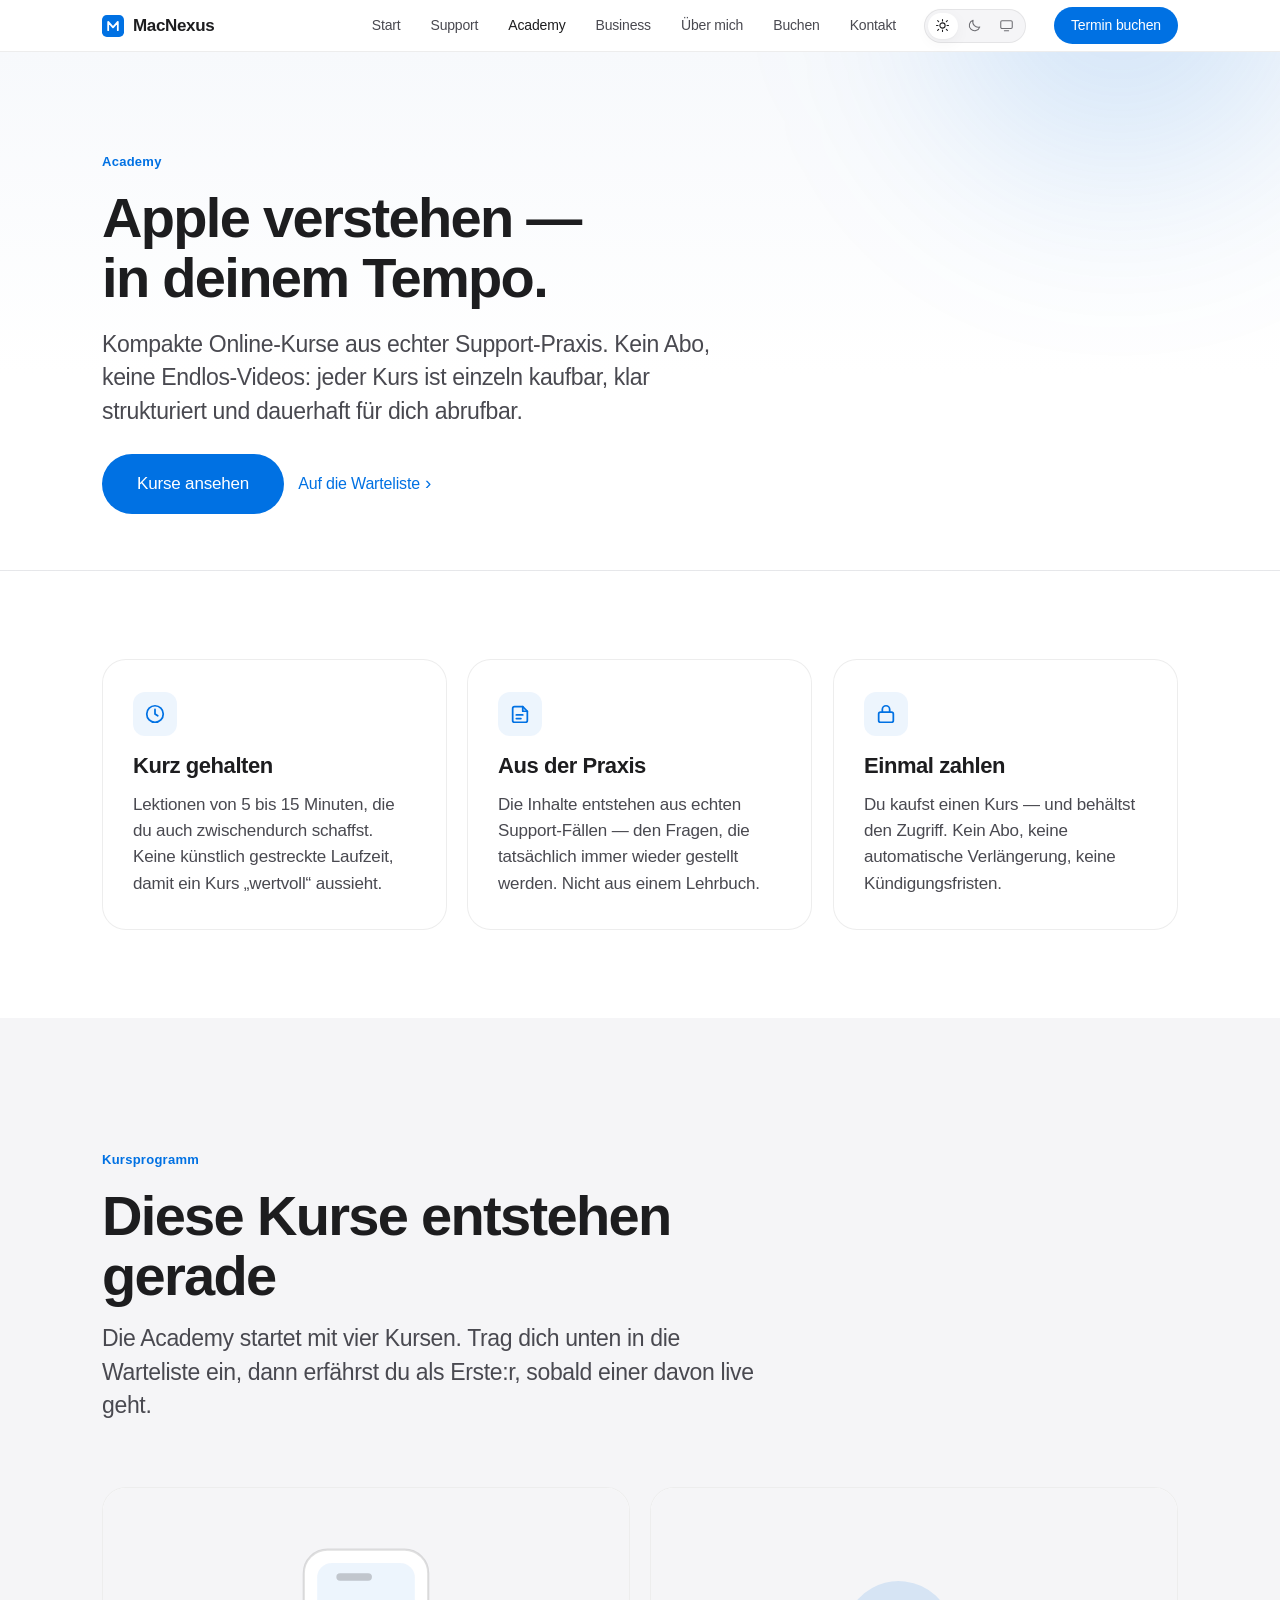
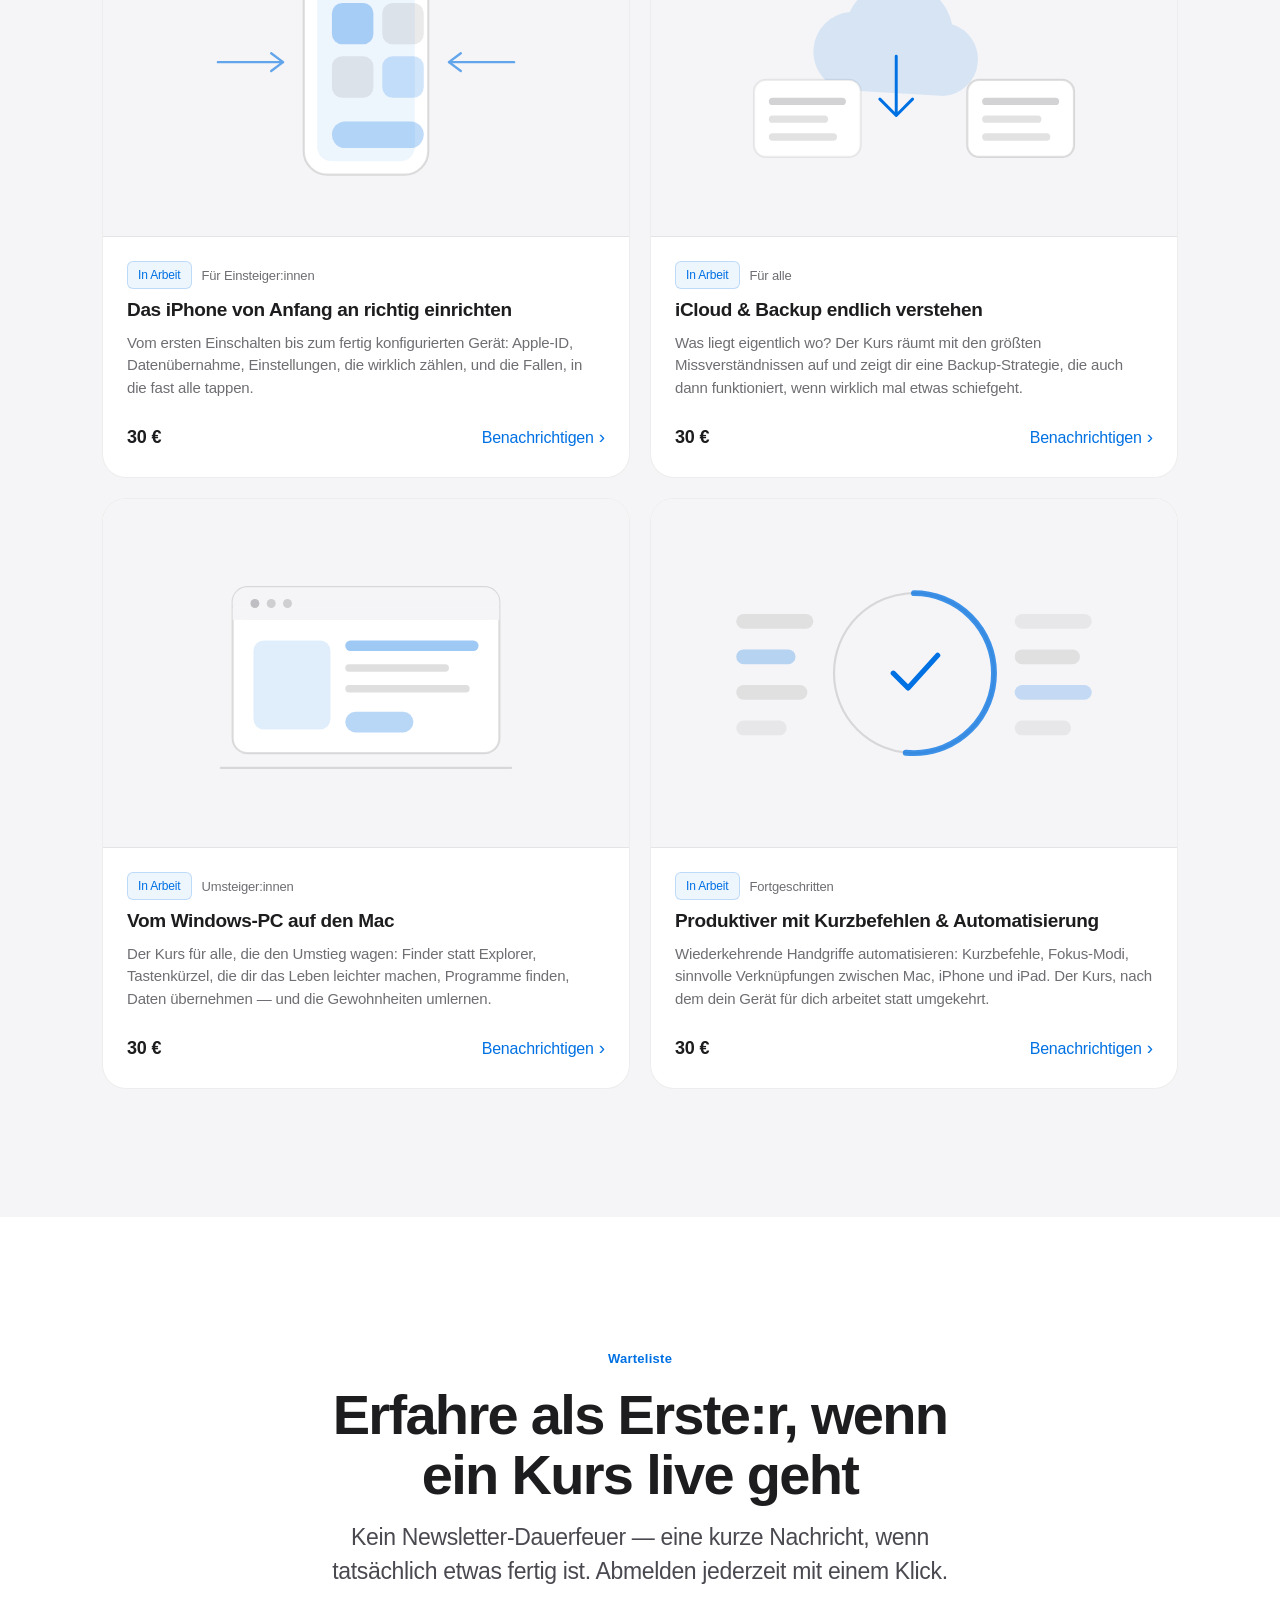
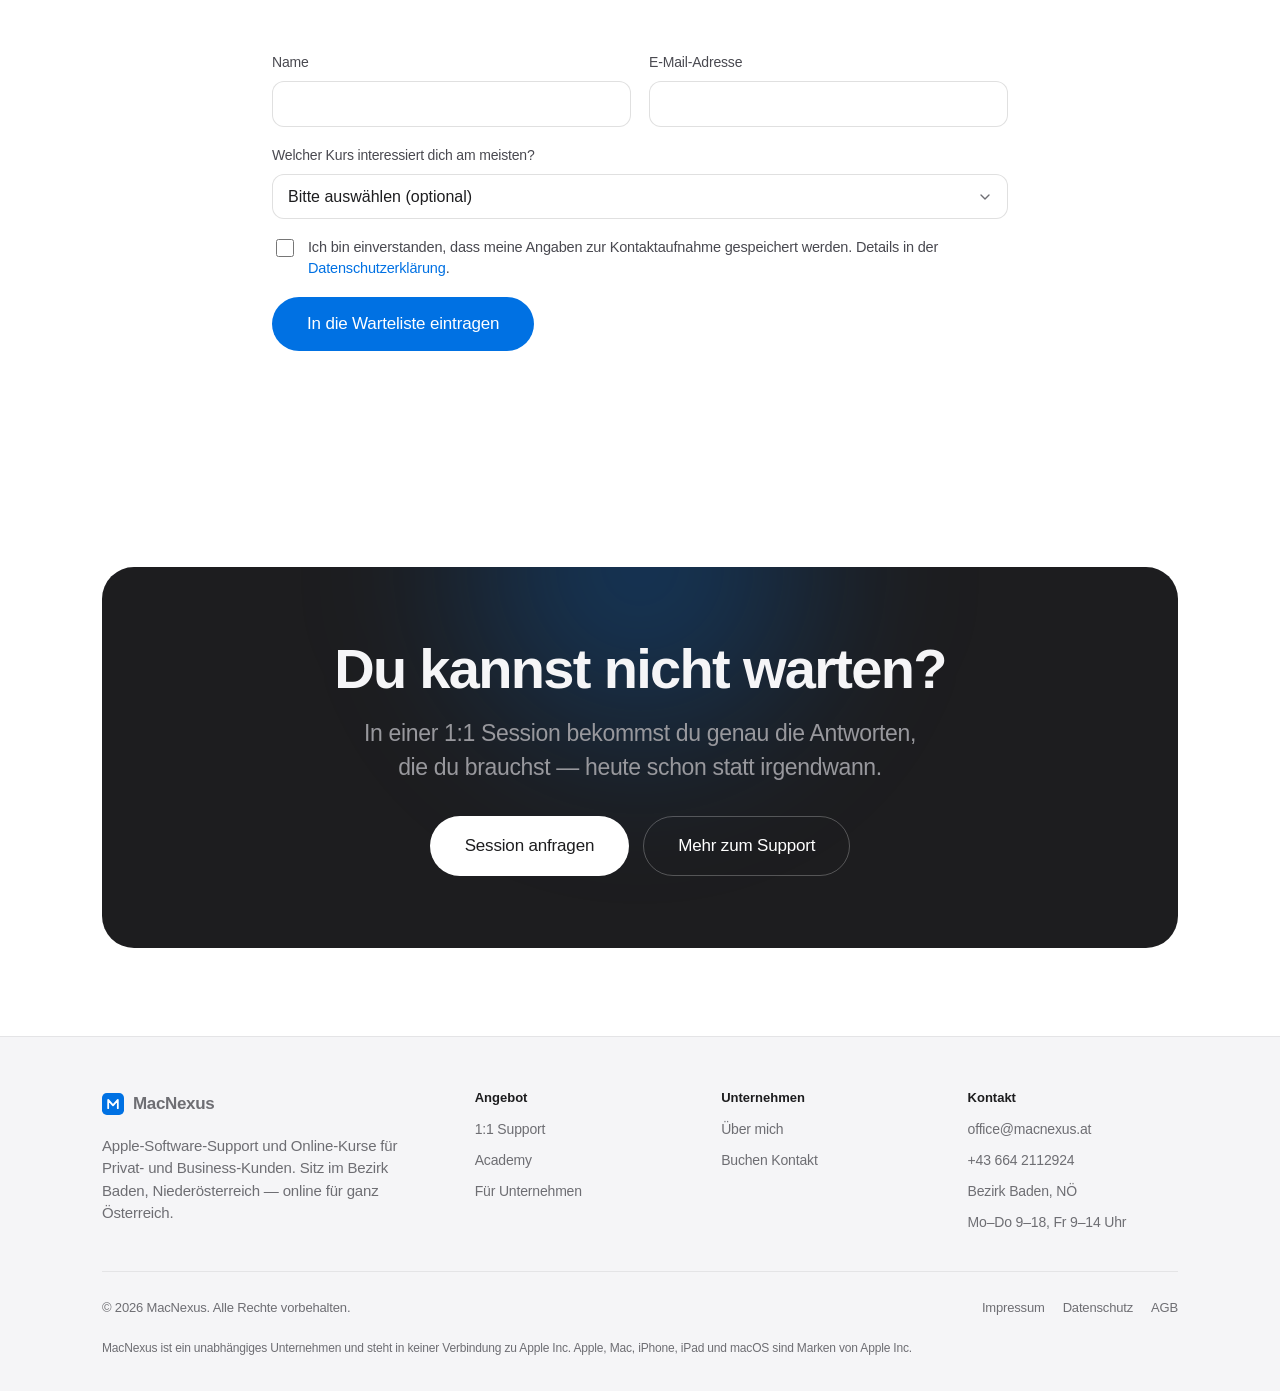
==== academy.html @ a021036e "Oeffnungszeiten Mo-Do 9-18 Uhr und Fr 9-14 Uhr auf allen Seiten und im Terminplaner aktualisiert" ====
<!DOCTYPE html>
<html lang="de-AT">
<head>
<meta charset="utf-8">
<meta name="viewport" content="width=device-width, initial-scale=1">
<script>
/* Farbschema sofort setzen, damit nichts in der falschen Farbe aufblitzt */
(function(){try{var v=localStorage.getItem("macnexus-theme");
document.documentElement.setAttribute("data-theme",
(v==="light"||v==="dark"||v==="system")?v:"light");}
catch(e){document.documentElement.setAttribute("data-theme","light");}})();
</script>
<title>MacNexus Academy — Apple Online-Kurse aus der Praxis</title>
<meta name="description" content="Online-Kurse rund um Apple: iPhone, Mac, iCloud, Datensicherung und Produktivität. Einzeln kaufbar ab 30 €, jederzeit abrufbar, kein Abo.">
<meta name="theme-color" content="#ffffff" media="(prefers-color-scheme: light)">
<meta name="theme-color" content="#000000" media="(prefers-color-scheme: dark)">
<link rel="icon" href="data:image/svg+xml,%3Csvg xmlns='http://www.w3.org/2000/svg' viewBox='0 0 32 32'%3E%3Crect width='32' height='32' rx='7' fill='%230071e3'/%3E%3Cpath d='M9 22V10l7 8 7-8v12' stroke='white' stroke-width='2.6' fill='none' stroke-linecap='round' stroke-linejoin='round'/%3E%3C/svg%3E">
<link rel="stylesheet" href="assets/css/style.css">
</head>
<body>

<a class="skip-link" href="#main">Zum Inhalt springen</a>

<header class="nav">
  <div class="nav__inner">
    <a class="brand" href="index.html">
      <svg class="brand__mark" viewBox="0 0 32 32" aria-hidden="true">
        <rect width="32" height="32" rx="7" fill="var(--c-accent)"/>
        <path d="M9 22V10l7 8 7-8v12" stroke="#fff" stroke-width="2.6" fill="none" stroke-linecap="round" stroke-linejoin="round"/>
      </svg>
      <span class="brand__name"><strong>MacNexus</strong></span>
    </a>
    <button class="nav__toggle" aria-label="Menü öffnen" aria-expanded="false" aria-controls="nav-menu"><span></span></button>
    <div class="nav__menu" id="nav-menu">
      <nav class="nav__links" aria-label="Hauptnavigation">
        <a href="index.html">Start</a>
        <a href="support.html">Support</a>
        <a href="academy.html" class="is-active">Academy</a>
        <a href="business.html">Business</a>
        <a href="ueber-mich.html">Über mich</a>
        <a href="buchen.html">Buchen</a>
        <a href="kontakt.html">Kontakt</a>
      </nav>
      <div class="themeswitch" role="radiogroup" aria-label="Farbschema">
        <button type="button" class="themeswitch__btn" data-theme-btn="light"
                role="radio" aria-checked="false" aria-label="Helles Design" title="Hell">
          <svg viewBox="0 0 24 24" aria-hidden="true"><circle cx="12" cy="12" r="4.2"/><path d="M12 2.4v2.4M12 19.2v2.4M4.2 4.2l1.7 1.7M18.1 18.1l1.7 1.7M2.4 12h2.4M19.2 12h2.4M4.2 19.8l1.7-1.7M18.1 5.9l1.7-1.7"/></svg>
        </button>
        <button type="button" class="themeswitch__btn" data-theme-btn="dark"
                role="radio" aria-checked="false" aria-label="Dunkles Design" title="Dunkel">
          <svg viewBox="0 0 24 24" aria-hidden="true"><path d="M20.5 14.3A8.6 8.6 0 019.7 3.5a8.6 8.6 0 1010.8 10.8z"/></svg>
        </button>
        <button type="button" class="themeswitch__btn" data-theme-btn="system"
                role="radio" aria-checked="false" aria-label="Systemeinstellung übernehmen" title="Systemangepasst">
          <svg viewBox="0 0 24 24" aria-hidden="true"><rect x="2.8" y="4.4" width="18.4" height="12.4" rx="2"/><path d="M8.6 20.4h6.8"/></svg>
        </button>
      </div>
      <a class="btn btn--primary nav__cta" href="buchen.html" data-booking="support" data-booking-label="Termin buchen">Termin buchen</a>
    </div>
  </div>
</header>

<main id="main">

<section class="page-head">
  <div class="page-head__glow"></div>
  <div class="wrap">
    <span class="eyebrow reveal">Academy</span>
    <h1 class="h-1 reveal" data-reveal-delay="60">Apple verstehen —<br>in deinem Tempo.</h1>
    <p class="lead reveal" data-reveal-delay="120">
      Kompakte Online-Kurse aus echter Support-Praxis. Kein Abo, keine
      Endlos-Videos: jeder Kurs ist einzeln kaufbar, klar strukturiert
      und dauerhaft für dich abrufbar.
    </p>
    <div class="btn-row mt-m reveal" data-reveal-delay="180">
      <a class="btn btn--primary btn--lg" href="#kurse">Kurse ansehen</a>
      <a class="link-arrow" href="#warteliste">Auf die Warteliste</a>
    </div>
  </div>
</section>

<!-- Prinzipien -->
<section class="section section--tight">
  <div class="wrap">
    <div class="grid grid--3">
      <div class="card reveal">
        <div class="card__icon">
          <svg viewBox="0 0 24 24" fill="none" stroke="currentColor" stroke-width="1.9" stroke-linecap="round" stroke-linejoin="round" aria-hidden="true">
            <circle cx="12" cy="12" r="9"/><path d="M12 7v5l3 2"/>
          </svg>
        </div>
        <h3>Kurz gehalten</h3>
        <p class="body">
          Lektionen von 5 bis 15 Minuten, die du auch zwischendurch schaffst.
          Keine künstlich gestreckte Laufzeit, damit ein Kurs „wertvoll“ aussieht.
        </p>
      </div>
      <div class="card reveal" data-reveal-delay="90">
        <div class="card__icon">
          <svg viewBox="0 0 24 24" fill="none" stroke="currentColor" stroke-width="1.9" stroke-linecap="round" stroke-linejoin="round" aria-hidden="true">
            <path d="M4 19V6a2 2 0 0 1 2-2h9l5 5v10a2 2 0 0 1-2 2H6a2 2 0 0 1-2-2z"/>
            <path d="M15 4v5h5"/><path d="M8 13h7"/><path d="M8 17h5"/>
          </svg>
        </div>
        <h3>Aus der Praxis</h3>
        <p class="body">
          Die Inhalte entstehen aus echten Support-Fällen — den Fragen, die
          tatsächlich immer wieder gestellt werden. Nicht aus einem Lehrbuch.
        </p>
      </div>
      <div class="card reveal" data-reveal-delay="180">
        <div class="card__icon">
          <svg viewBox="0 0 24 24" fill="none" stroke="currentColor" stroke-width="1.9" stroke-linecap="round" stroke-linejoin="round" aria-hidden="true">
            <rect x="4" y="10" width="16" height="11" rx="2"/>
            <path d="M8 10V7a4 4 0 0 1 8 0v3"/>
          </svg>
        </div>
        <h3>Einmal zahlen</h3>
        <p class="body">
          Du kaufst einen Kurs — und behältst den Zugriff. Kein Abo, keine
          automatische Verlängerung, keine Kündigungsfristen.
        </p>
      </div>
    </div>
  </div>
</section>

<!-- Kurse -->
<section class="section section--elev" id="kurse">
  <div class="wrap">
    <div class="section-head reveal">
      <span class="eyebrow">Kursprogramm</span>
      <h2 class="h-1">Diese Kurse entstehen gerade</h2>
      <p class="lead">
        Die Academy startet mit vier Kursen. Trag dich unten in die Warteliste ein,
        dann erfährst du als Erste:r, sobald einer davon live geht.
      </p>
    </div>

    <div class="grid grid--2">

      <article class="course reveal">
        <div class="course__thumb" aria-hidden="true">
          <svg viewBox="0 0 320 200" fill="none" xmlns="http://www.w3.org/2000/svg">
            <rect x="118" y="24" width="84" height="152" rx="16" fill="var(--c-surface)" stroke="var(--c-border-strong)" stroke-width="1.5"/>
            <rect x="127" y="33" width="66" height="134" rx="10" fill="var(--c-accent)" opacity="0.07"/>
            <rect x="140" y="40" width="24" height="5" rx="2.5" fill="var(--c-text-muted)" opacity="0.35"/>
            <rect x="137" y="60" width="28" height="28" rx="7" fill="var(--c-accent)" opacity="0.30"/>
            <rect x="171" y="60" width="28" height="28" rx="7" fill="var(--c-text-muted)" opacity="0.14"/>
            <rect x="137" y="96" width="28" height="28" rx="7" fill="var(--c-text-muted)" opacity="0.14"/>
            <rect x="171" y="96" width="28" height="28" rx="7" fill="var(--c-accent)" opacity="0.18"/>
            <rect x="137" y="140" width="62" height="18" rx="9" fill="var(--c-accent)" opacity="0.25"/>
            <path d="M60 100h44M104 100l-8-6M104 100l-8 6" stroke="var(--c-accent)" stroke-width="1.6" stroke-linecap="round" opacity="0.6"/>
            <path d="M260 100h-44M216 100l8-6M216 100l8 6" stroke="var(--c-accent)" stroke-width="1.6" stroke-linecap="round" opacity="0.6"/>
          </svg>
        </div>
        <div class="course__body">
          <div class="course__meta">
            <span class="tag tag--soon">In Arbeit</span>
            <span>Für Einsteiger:innen</span>
          </div>
          <h3>Das iPhone von Anfang an richtig einrichten</h3>
          <p class="body-sm">
            Vom ersten Einschalten bis zum fertig konfigurierten Gerät:
            Apple-ID, Datenübernahme, Einstellungen, die wirklich zählen,
            und die Fallen, in die fast alle tappen.
          </p>
          <div class="course__foot">
            <span class="course__price">30&nbsp;€</span>
            <a class="link-arrow" href="#warteliste">Benachrichtigen</a>
          </div>
        </div>
      </article>

      <article class="course reveal" data-reveal-delay="90">
        <div class="course__thumb" aria-hidden="true">
          <svg viewBox="0 0 320 200" fill="none" xmlns="http://www.w3.org/2000/svg">
            <path d="M112 118a26 26 0 0 1 5-51 36 36 0 0 1 68 8 24 24 0 0 1-5 47z"
                  fill="var(--c-accent)" opacity="0.12" stroke="var(--c-accent)" stroke-width="1.6" stroke-linejoin="round"/>
            <path d="M148 96v40M148 136l-11-11M148 136l11-11" stroke="var(--c-accent)" stroke-width="2" stroke-linecap="round" stroke-linejoin="round"/>
            <rect x="196" y="112" width="72" height="52" rx="8" fill="var(--c-surface)" stroke="var(--c-border-strong)" stroke-width="1.5"/>
            <rect x="206" y="124" width="52" height="5" rx="2.5" fill="var(--c-text-muted)" opacity="0.3"/>
            <rect x="206" y="136" width="40" height="5" rx="2.5" fill="var(--c-text-muted)" opacity="0.2"/>
            <rect x="206" y="148" width="46" height="5" rx="2.5" fill="var(--c-text-muted)" opacity="0.2"/>
            <rect x="52" y="112" width="72" height="52" rx="8" fill="var(--c-surface)" stroke="var(--c-border)" stroke-width="1.5"/>
            <rect x="62" y="124" width="52" height="5" rx="2.5" fill="var(--c-text-muted)" opacity="0.3"/>
            <rect x="62" y="136" width="40" height="5" rx="2.5" fill="var(--c-text-muted)" opacity="0.2"/>
            <rect x="62" y="148" width="46" height="5" rx="2.5" fill="var(--c-text-muted)" opacity="0.2"/>
          </svg>
        </div>
        <div class="course__body">
          <div class="course__meta">
            <span class="tag tag--soon">In Arbeit</span>
            <span>Für alle</span>
          </div>
          <h3>iCloud &amp; Backup endlich verstehen</h3>
          <p class="body-sm">
            Was liegt eigentlich wo? Der Kurs räumt mit den größten Missverständnissen
            auf und zeigt dir eine Backup-Strategie, die auch dann funktioniert,
            wenn wirklich mal etwas schiefgeht.
          </p>
          <div class="course__foot">
            <span class="course__price">30&nbsp;€</span>
            <a class="link-arrow" href="#warteliste">Benachrichtigen</a>
          </div>
        </div>
      </article>

      <article class="course reveal">
        <div class="course__thumb" aria-hidden="true">
          <svg viewBox="0 0 320 200" fill="none" xmlns="http://www.w3.org/2000/svg">
            <rect x="70" y="42" width="180" height="112" rx="10" fill="var(--c-surface)" stroke="var(--c-border-strong)" stroke-width="1.5"/>
            <rect x="70" y="42" width="180" height="22" rx="10" fill="var(--c-bg-elev)"/>
            <rect x="70" y="56" width="180" height="8" fill="var(--c-bg-elev)"/>
            <circle cx="85" cy="53" r="3" fill="var(--c-text-muted)" opacity="0.4"/>
            <circle cx="96" cy="53" r="3" fill="var(--c-text-muted)" opacity="0.28"/>
            <circle cx="107" cy="53" r="3" fill="var(--c-text-muted)" opacity="0.28"/>
            <rect x="84" y="78" width="52" height="60" rx="7" fill="var(--c-accent)" opacity="0.12"/>
            <rect x="146" y="78" width="90" height="7" rx="3.5" fill="var(--c-accent)" opacity="0.38"/>
            <rect x="146" y="94" width="70" height="5" rx="2.5" fill="var(--c-text-muted)" opacity="0.22"/>
            <rect x="146" y="108" width="84" height="5" rx="2.5" fill="var(--c-text-muted)" opacity="0.22"/>
            <rect x="146" y="126" width="46" height="14" rx="7" fill="var(--c-accent)" opacity="0.28"/>
            <path d="M62 164h196" stroke="var(--c-border-strong)" stroke-width="1.5" stroke-linecap="round"/>
          </svg>
        </div>
        <div class="course__body">
          <div class="course__meta">
            <span class="tag tag--soon">In Arbeit</span>
            <span>Umsteiger:innen</span>
          </div>
          <h3>Vom Windows-PC auf den Mac</h3>
          <p class="body-sm">
            Der Kurs für alle, die den Umstieg wagen: Finder statt Explorer,
            Tastenkürzel, die dir das Leben leichter machen, Programme finden,
            Daten übernehmen — und die Gewohnheiten umlernen.
          </p>
          <div class="course__foot">
            <span class="course__price">30&nbsp;€</span>
            <a class="link-arrow" href="#warteliste">Benachrichtigen</a>
          </div>
        </div>
      </article>

      <article class="course reveal" data-reveal-delay="90">
        <div class="course__thumb" aria-hidden="true">
          <svg viewBox="0 0 320 200" fill="none" xmlns="http://www.w3.org/2000/svg">
            <circle cx="160" cy="100" r="54" stroke="var(--c-border-strong)" stroke-width="1.5" fill="none"/>
            <circle cx="160" cy="100" r="54" stroke="var(--c-accent)" stroke-width="4" fill="none"
                    stroke-dasharray="255" stroke-dashoffset="80" stroke-linecap="round"
                    transform="rotate(-90 160 100)" opacity="0.75"/>
            <path d="M146 100l10 10 20-22" stroke="var(--c-accent)" stroke-width="3.5" fill="none" stroke-linecap="round" stroke-linejoin="round"/>
            <rect x="40" y="60" width="52" height="10" rx="5" fill="var(--c-text-muted)" opacity="0.16"/>
            <rect x="40" y="84" width="40" height="10" rx="5" fill="var(--c-accent)" opacity="0.26"/>
            <rect x="40" y="108" width="48" height="10" rx="5" fill="var(--c-text-muted)" opacity="0.16"/>
            <rect x="40" y="132" width="34" height="10" rx="5" fill="var(--c-text-muted)" opacity="0.10"/>
            <rect x="228" y="60" width="52" height="10" rx="5" fill="var(--c-text-muted)" opacity="0.10"/>
            <rect x="228" y="84" width="44" height="10" rx="5" fill="var(--c-text-muted)" opacity="0.16"/>
            <rect x="228" y="108" width="52" height="10" rx="5" fill="var(--c-accent)" opacity="0.20"/>
            <rect x="228" y="132" width="38" height="10" rx="5" fill="var(--c-text-muted)" opacity="0.10"/>
          </svg>
        </div>
        <div class="course__body">
          <div class="course__meta">
            <span class="tag tag--soon">In Arbeit</span>
            <span>Fortgeschritten</span>
          </div>
          <h3>Produktiver mit Kurzbefehlen &amp; Automatisierung</h3>
          <p class="body-sm">
            Wiederkehrende Handgriffe automatisieren: Kurzbefehle, Fokus-Modi,
            sinnvolle Verknüpfungen zwischen Mac, iPhone und iPad. Der Kurs,
            nach dem dein Gerät für dich arbeitet statt umgekehrt.
          </p>
          <div class="course__foot">
            <span class="course__price">30&nbsp;€</span>
            <a class="link-arrow" href="#warteliste">Benachrichtigen</a>
          </div>
        </div>
      </article>

    </div>
  </div>
</section>

<!-- Warteliste -->
<section class="section" id="warteliste">
  <div class="wrap wrap--narrow">
    <div class="section-head center reveal">
      <span class="eyebrow">Warteliste</span>
      <h2 class="h-1">Erfahre als Erste:r, wenn ein Kurs live geht</h2>
      <p class="lead">
        Kein Newsletter-Dauerfeuer — eine kurze Nachricht, wenn tatsächlich
        etwas fertig ist. Abmelden jederzeit mit einem Klick.
      </p>
    </div>

    <form class="form reveal" data-form data-form-subject="Neue Eintragung in die Academy-Warteliste" novalidate>
      <div class="form__row">
        <div class="field">
          <label for="wl-name">Name</label>
          <input type="text" id="wl-name" name="name" autocomplete="name" required>
        </div>
        <div class="field">
          <label for="wl-mail">E-Mail-Adresse</label>
          <input type="email" id="wl-mail" name="email" autocomplete="email" required>
        </div>
      </div>

      <div class="field">
        <label for="wl-interest">Welcher Kurs interessiert dich am meisten?</label>
        <select id="wl-interest" name="interesse">
          <option value="">Bitte auswählen (optional)</option>
          <option>iPhone von Anfang an richtig einrichten</option>
          <option>iCloud &amp; Backup endlich verstehen</option>
          <option>Vom Windows-PC auf den Mac</option>
          <option>Kurzbefehle &amp; Automatisierung</option>
          <option>Ein anderes Thema</option>
        </select>
      </div>

      <label class="check">
        <input type="checkbox" name="datenschutz" required>
        <span>
          Ich bin einverstanden, dass meine Angaben zur Kontaktaufnahme
          gespeichert werden. Details in der
          <a href="datenschutz.html">Datenschutzerklärung</a>.
        </span>
      </label>

      <!-- Spamschutz: für Menschen unsichtbar, Bots füllen es aus -->
      <input type="checkbox" name="botcheck" tabindex="-1" autocomplete="off"
             style="display:none !important" aria-hidden="true">
      <div class="form__status" aria-live="polite"></div>

      <div>
        <button class="btn btn--primary btn--lg" type="submit">In die Warteliste eintragen</button>
      </div>
    </form>
  </div>
</section>

<section class="section section--tight">
  <div class="wrap">
    <div class="cta-band reveal">
      <div class="cta-band__glow"></div>
      <h2 class="h-1">Du kannst nicht warten?</h2>
      <p class="lead">
        In einer 1:1 Session bekommst du genau die Antworten, die du brauchst —
        heute schon statt irgendwann.
      </p>
      <div class="btn-row">
        <a class="btn btn--on-ink btn--lg" href="kontakt.html">Session anfragen</a>
        <a class="btn btn--lg" style="color:#fff;border-color:rgba(255,255,255,.25)" href="support.html">Mehr zum Support</a>
      </div>
    </div>
  </div>
</section>

</main>

<footer class="footer">
  <div class="wrap">
    <div class="footer__grid">
      <div class="footer__about">
        <a class="brand" href="index.html">
          <svg class="brand__mark" viewBox="0 0 32 32" aria-hidden="true">
            <rect width="32" height="32" rx="7" fill="var(--c-accent)"/>
            <path d="M9 22V10l7 8 7-8v12" stroke="#fff" stroke-width="2.6" fill="none" stroke-linecap="round" stroke-linejoin="round"/>
          </svg>
          <span class="brand__name"><strong>MacNexus</strong></span>
        </a>
        <p class="body-sm">
          Apple-Software-Support und Online-Kurse für Privat- und Business-Kunden.
          Sitz im Bezirk Baden, Niederösterreich — online für ganz Österreich.
        </p>
      </div>
      <div>
        <h4>Angebot</h4>
        <ul>
          <li><a href="support.html">1:1 Support</a></li>
          <li><a href="academy.html">Academy</a></li>
          <li><a href="business.html">Für Unternehmen</a></li>
        </ul>
      </div>
      <div>
        <h4>Unternehmen</h4>
        <ul>
          <li><a href="ueber-mich.html">Über mich</a></li>
          <li><a href="buchen.html">Buchen</a>
        <a href="kontakt.html">Kontakt</a></li>
        </ul>
      </div>
      <div>
        <h4>Kontakt</h4>
        <ul>
          <li><a href="mailto:office@macnexus.at">office@macnexus.at</a></li>
          <li><a href="tel:+436642112924">+43 664 2112924</a></li>
          <li><span style="color:var(--c-text-muted)">Bezirk Baden, NÖ</span></li>
          <li><span style="color:var(--c-text-muted)">Mo–Do 9–18, Fr 9–14 Uhr</span></li>
        </ul>
      </div>
    </div>
    <div class="footer__bottom">
      <span>© <span data-year>2026</span> MacNexus. Alle Rechte vorbehalten.</span>
      <div class="footer__legal">
        <a href="impressum.html">Impressum</a>
        <a href="datenschutz.html">Datenschutz</a>
        <a href="agb.html">AGB</a>
      </div>
    </div>
    <p class="body-sm" style="margin-top:22px;font-size:12px;line-height:1.5;color:var(--c-text-muted)">
      MacNexus ist ein unabhängiges Unternehmen und steht in keiner Verbindung zu Apple Inc.
      Apple, Mac, iPhone, iPad und macOS sind Marken von Apple Inc.
    </p>
  </div>
</footer>

<script src="assets/js/theme.js"></script>
<script src="assets/js/config.js"></script>
<script src="assets/js/main.js"></script>
</body>
</html>
---- assets/css/style.css ----
/* ============================================================
   MacNexus — Design System
   Apple-inspiriert: viel Weißraum, klare Typografie, ruhige Farben
   ============================================================ */

/* ---------- 1. Tokens ---------- */
/* ---------- 1. Tokens ----------
   Drei Zustände: hell, dunkel, systemangepasst.
   Gesetzt wird data-theme="light" | "dark" | "system" am <html>-Element.
   Voreinstellung ist hell — siehe assets/js/theme.js.
   ------------------------------------------------------------------ */
:root,
:root[data-theme="light"] {
  color-scheme: light;

  /* Flächen – nie reines Weiß auf reinem Schwarz, das wirkt hart */
  --c-bg:            #ffffff;
  --c-bg-elev:       #f5f5f7;   /* Apples Sektionsgrau */
  --c-bg-sunken:     #fbfbfd;
  --c-surface:       #ffffff;
  --c-border:        rgba(0, 0, 0, 0.07);
  --c-border-strong: rgba(0, 0, 0, 0.12);

  --c-text:          #1d1d1f;
  --c-text-soft:     #494950;
  --c-text-muted:    #6e6e73;

  --c-accent:        #0071e3;
  --c-accent-hover:  #0077ed;
  --c-accent-soft:   rgba(0, 113, 227, 0.07);
  --c-accent-text:   #0071e3;

  /* Warme Tönungen für einladendere Flächen */
  --c-warm-1:        #fff5ec;
  --c-warm-2:        #eef4ff;
  --c-warm-3:        #f1f7f3;
  --c-hero-wash:     linear-gradient(180deg, #f7f9fc 0%, #ffffff 62%);

  --c-ink:           #1d1d1f;
  --c-on-ink:        #f5f5f7;
  --c-on-ink-muted:  #98989d;

  --c-nav-bg:        rgba(255, 255, 255, 0.80);

  --shadow-sm: 0 1px 2px rgba(0, 0, 0, 0.03), 0 4px 16px rgba(0, 0, 0, 0.045);
  --shadow-md: 0 2px 6px rgba(0, 0, 0, 0.04), 0 14px 38px rgba(0, 0, 0, 0.065);
  --shadow-lg: 0 4px 14px rgba(0, 0, 0, 0.05), 0 28px 68px rgba(0, 0, 0, 0.09);

  /* Typografie */
  --font-sans: "SF Pro Display", -apple-system, BlinkMacSystemFont, "Segoe UI",
               "Helvetica Neue", Helvetica, Arial, sans-serif;

  /* Radien – etwas runder wirkt freundlicher */
  --r-sm: 12px;
  --r-md: 18px;
  --r-lg: 24px;
  --r-xl: 32px;
  --r-pill: 980px;

  /* Layout */
  --wrap: 1120px;
  --wrap-narrow: 780px;
  --nav-h: 52px;

  /* Motion */
  --ease: cubic-bezier(0.4, 0, 0.2, 1);
  --ease-out: cubic-bezier(0.16, 1, 0.3, 1);
}

/* Dunkle Werte – einmal definiert, zweimal angewendet */
:root[data-theme="dark"] {
  color-scheme: dark;

  --c-bg:            #000000;
  --c-bg-elev:       #101012;
  --c-bg-sunken:     #08080a;
  --c-surface:       #151517;
  --c-border:        rgba(255, 255, 255, 0.10);
  --c-border-strong: rgba(255, 255, 255, 0.18);

  --c-text:          #f5f5f7;
  --c-text-soft:     #c7c7cc;
  --c-text-muted:    #8e8e93;

  --c-accent:        #0a84ff;
  --c-accent-hover:  #339dff;
  --c-accent-soft:   rgba(10, 132, 255, 0.14);
  --c-accent-text:   #4da3ff;

  --c-warm-1:        #241a12;
  --c-warm-2:        #10192a;
  --c-warm-3:        #12201a;
  --c-hero-wash:     linear-gradient(180deg, #0a0a0c 0%, #000000 62%);

  --c-ink:           #0d0d0f;
  --c-on-ink:        #f5f5f7;
  --c-on-ink-muted:  #8e8e93;

  --c-nav-bg:        rgba(10, 10, 12, 0.72);

  --shadow-sm: 0 1px 3px rgba(0, 0, 0, 0.5);
  --shadow-md: 0 12px 34px rgba(0, 0, 0, 0.55);
  --shadow-lg: 0 24px 60px rgba(0, 0, 0, 0.6);
}

/* Systemangepasst: dunkle Werte nur, wenn das Betriebssystem dunkel ist */
@media (prefers-color-scheme: dark) {
  :root[data-theme="system"] {
    color-scheme: dark;

    --c-bg:            #000000;
    --c-bg-elev:       #101012;
    --c-bg-sunken:     #08080a;
    --c-surface:       #151517;
    --c-border:        rgba(255, 255, 255, 0.10);
    --c-border-strong: rgba(255, 255, 255, 0.18);

    --c-text:          #f5f5f7;
    --c-text-soft:     #c7c7cc;
    --c-text-muted:    #8e8e93;

    --c-accent:        #0a84ff;
    --c-accent-hover:  #339dff;
    --c-accent-soft:   rgba(10, 132, 255, 0.14);
    --c-accent-text:   #4da3ff;

    --c-warm-1:        #241a12;
    --c-warm-2:        #10192a;
    --c-warm-3:        #12201a;
    --c-hero-wash:     linear-gradient(180deg, #0a0a0c 0%, #000000 62%);

    --c-ink:           #0d0d0f;
    --c-on-ink:        #f5f5f7;
    --c-on-ink-muted:  #8e8e93;

    --c-nav-bg:        rgba(10, 10, 12, 0.72);

    --shadow-sm: 0 1px 3px rgba(0, 0, 0, 0.5);
    --shadow-md: 0 12px 34px rgba(0, 0, 0, 0.55);
    --shadow-lg: 0 24px 60px rgba(0, 0, 0, 0.6);
  }
}

/* ---------- 2. Reset / Basis ---------- */
*, *::before, *::after { box-sizing: border-box; }

html {
  -webkit-text-size-adjust: 100%;
  scroll-behavior: smooth;
  scroll-padding-top: calc(var(--nav-h) + 24px);
}

@media (prefers-reduced-motion: reduce) {
  html { scroll-behavior: auto; }
  *, *::before, *::after {
    animation-duration: 0.01ms !important;
    transition-duration: 0.01ms !important;
  }
}

body {
  margin: 0;
  font-family: var(--font-sans);
  background: var(--c-bg);
  color: var(--c-text);
  font-size: 17px;
  line-height: 1.5;
  letter-spacing: -0.01em;
  -webkit-font-smoothing: antialiased;
  -moz-osx-font-smoothing: grayscale;
  overflow-x: hidden;
}

img, svg, video { max-width: 100%; display: block; }

a { color: var(--c-accent-text); text-decoration: none; }
a:hover { text-decoration: underline; }

h1, h2, h3, h4 {
  margin: 0;
  font-weight: 600;
  letter-spacing: -0.025em;
  line-height: 1.08;
  color: var(--c-text);
}

p { margin: 0; }

ul { margin: 0; padding: 0; list-style: none; }

:focus-visible {
  outline: 2px solid var(--c-accent);
  outline-offset: 3px;
  border-radius: 4px;
}

.skip-link {
  position: absolute;
  left: 12px; top: -60px;
  z-index: 200;
  background: var(--c-accent);
  color: #fff;
  padding: 10px 18px;
  border-radius: var(--r-pill);
  font-size: 14px;
  font-weight: 500;
  transition: top 0.2s var(--ease);
}
.skip-link:focus { top: 12px; text-decoration: none; }

/* ---------- 3. Layout-Helfer ---------- */
.wrap {
  width: 100%;
  max-width: var(--wrap);
  margin-inline: auto;
  padding-inline: 22px;
}
.wrap--narrow { max-width: var(--wrap-narrow); }

.section { padding-block: clamp(72px, 10vw, 130px); }
.section--tight { padding-block: clamp(52px, 7vw, 88px); }
.section--elev { background: var(--c-bg-elev); }
.section--ink  { background: var(--c-ink); color: var(--c-on-ink); }
.section--ink h2, .section--ink h3 { color: var(--c-on-ink); }

.center { text-align: center; }

/* ---------- 4. Typografie-Skalen ---------- */
.eyebrow {
  display: inline-block;
  font-size: 13px;
  font-weight: 600;
  letter-spacing: 0.02em;
  color: var(--c-accent-text);
  margin-bottom: 16px;
}
.section--ink .eyebrow { color: #6cb6ff; }

.h-display {
  font-size: clamp(42px, 7.2vw, 80px);
  line-height: 1.03;
  letter-spacing: -0.035em;
  font-weight: 600;
}
.h-1 {
  font-size: clamp(34px, 5.2vw, 56px);
  letter-spacing: -0.03em;
}
.h-2 {
  font-size: clamp(27px, 3.6vw, 40px);
  letter-spacing: -0.025em;
}
.h-3 { font-size: clamp(20px, 2.2vw, 24px); }

.lead {
  font-size: clamp(18px, 2.1vw, 23px);
  line-height: 1.45;
  color: var(--c-text-soft);
  letter-spacing: -0.015em;
}
.body-lg { font-size: 18px; line-height: 1.55; color: var(--c-text-soft); }
.body    { font-size: 17px; line-height: 1.55; color: var(--c-text-soft); }
.body-sm { font-size: 15px; line-height: 1.5;  color: var(--c-text-muted); }

.section--ink .lead,
.section--ink .body-lg,
.section--ink .body { color: var(--c-on-ink-muted); }

.section-head { max-width: 660px; margin-bottom: clamp(40px, 5vw, 64px); }
.section-head.center { margin-inline: auto; }
.section-head .lead { margin-top: 18px; }

/* ---------- 5. Buttons ---------- */
.btn {
  display: inline-flex;
  align-items: center;
  justify-content: center;
  gap: 8px;
  padding: 13px 26px;
  border-radius: var(--r-pill);
  font-size: 16px;
  font-weight: 500;
  letter-spacing: -0.01em;
  border: 1px solid transparent;
  cursor: pointer;
  transition: background 0.22s var(--ease), color 0.22s var(--ease),
              border-color 0.22s var(--ease), transform 0.22s var(--ease);
  white-space: nowrap;
  font-family: inherit;
}
.btn:hover { text-decoration: none; transform: translateY(-1px); }
.btn:active { transform: translateY(0); }

.btn--primary {
  background: var(--c-accent);
  color: #fff;
}
.btn--primary:hover { background: var(--c-accent-hover); }

.btn--ghost {
  background: transparent;
  color: var(--c-accent-text);
  border-color: var(--c-border-strong);
}
.btn--ghost:hover { background: var(--c-accent-soft); border-color: var(--c-accent); }

.btn--ink {
  background: var(--c-text);
  color: var(--c-bg);
}
.btn--ink:hover { opacity: 0.85; }

.btn--on-ink {
  background: #fff;
  color: #1d1d1f;
}
.btn--on-ink:hover { background: #e8e8ed; }

.btn--lg { padding: 16px 34px; font-size: 17px; }
.btn--block { width: 100%; }

.link-arrow {
  display: inline-flex;
  align-items: center;
  gap: 5px;
  font-size: 16px;
  font-weight: 500;
  color: var(--c-accent-text);
}
.link-arrow::after {
  content: "›";
  font-size: 19px;
  line-height: 1;
  transform: translateY(-1px);
  transition: transform 0.22s var(--ease);
}
.link-arrow:hover { text-decoration: none; }
.link-arrow:hover::after { transform: translate(3px, -1px); }

.btn-row {
  display: flex;
  flex-wrap: wrap;
  gap: 14px;
  align-items: center;
}
.btn-row.center { justify-content: center; }

/* ---------- 6. Navigation ---------- */
.nav {
  position: sticky;
  top: 0;
  z-index: 100;
  height: var(--nav-h);
  background: var(--c-nav-bg);
  -webkit-backdrop-filter: saturate(180%) blur(20px);
  backdrop-filter: saturate(180%) blur(20px);
  border-bottom: 1px solid var(--c-border);
}
.nav__inner {
  height: 100%;
  max-width: var(--wrap);
  margin-inline: auto;
  padding-inline: 22px;
  display: flex;
  align-items: center;
  justify-content: space-between;
  gap: 20px;
}

.brand {
  display: inline-flex;
  align-items: center;
  gap: 9px;
  font-size: 17px;
  font-weight: 600;
  letter-spacing: -0.02em;
  color: var(--c-text);
}
.brand:hover { text-decoration: none; }
.brand__mark {
  width: 22px;
  height: 22px;
  flex: none;
}
.brand__name strong { font-weight: 600; }

.nav__menu {
  display: flex;
  align-items: center;
  gap: 28px;
}

.nav__links {
  display: flex;
  align-items: center;
  gap: 30px;
}
.nav__links a {
  font-size: 14px;
  font-weight: 400;
  color: var(--c-text-soft);
  transition: color 0.18s var(--ease);
}
.nav__links a:hover { color: var(--c-text); text-decoration: none; }
.nav__links a.is-active { color: var(--c-text); font-weight: 500; }

.nav__cta {
  padding: 7px 16px;
  font-size: 14px;
}

.nav__toggle {
  display: none;
  width: 40px; height: 40px;
  margin-right: -8px;
  background: none;
  border: 0;
  cursor: pointer;
  color: var(--c-text);
  align-items: center;
  justify-content: center;
}
.nav__toggle span {
  display: block;
  position: relative;
  width: 18px; height: 1.5px;
  background: currentColor;
  border-radius: 2px;
  transition: background 0.2s var(--ease);
}
.nav__toggle span::before,
.nav__toggle span::after {
  content: "";
  position: absolute;
  left: 0;
  width: 18px; height: 1.5px;
  background: currentColor;
  border-radius: 2px;
  transition: transform 0.28s var(--ease);
}
.nav__toggle span::before { top: -6px; }
.nav__toggle span::after  { top: 6px; }
.nav.is-open .nav__toggle span { background: transparent; }
.nav.is-open .nav__toggle span::before { transform: translateY(6px) rotate(45deg); }
.nav.is-open .nav__toggle span::after  { transform: translateY(-6px) rotate(-45deg); }

@media (max-width: 860px) {
  .nav__toggle { display: inline-flex; }
  .nav__menu {
    position: fixed;
    inset: var(--nav-h) 0 auto 0;
    background: var(--c-bg);
    border-bottom: 1px solid var(--c-border);
    padding: 12px 22px 26px;
    display: flex;
    flex-direction: column;
    align-items: stretch;
    gap: 0;
    transform: translateY(-8px);
    opacity: 0;
    pointer-events: none;
    transition: opacity 0.24s var(--ease), transform 0.24s var(--ease);
    max-height: calc(100vh - var(--nav-h));
    overflow-y: auto;
  }
  .nav.is-open .nav__menu {
    opacity: 1;
    transform: translateY(0);
    pointer-events: auto;
  }
  .nav__links {
    flex-direction: column;
    align-items: stretch;
    gap: 0;
  }
  .nav__links a {
    padding: 15px 2px;
    font-size: 19px;
    border-bottom: 1px solid var(--c-border);
  }
  .nav__cta { margin-top: 20px; align-self: flex-start; padding: 11px 24px; font-size: 16px; }
}

/* ---------- 7. Hero ---------- */
.hero {
  position: relative;
  overflow: hidden;
  padding-block: clamp(72px, 11vw, 140px) clamp(60px, 9vw, 110px);
  text-align: center;
}
.hero__inner { position: relative; z-index: 2; }
.hero .lead { max-width: 640px; margin: 24px auto 0; }
.hero .btn-row { margin-top: 36px; }

.hero__glow {
  position: absolute;
  z-index: 0;
  border-radius: 50%;
  filter: blur(90px);
  opacity: 0.5;
  pointer-events: none;
}
.hero__glow--a {
  width: 620px; height: 620px;
  top: -280px; left: 50%;
  transform: translateX(-58%);
  background: radial-gradient(circle, rgba(0,113,227,0.28), transparent 68%);
}
.hero__glow--b {
  width: 460px; height: 460px;
  top: 40px; right: -180px;
  background: radial-gradient(circle, rgba(88,86,214,0.20), transparent 68%);
}
@media (prefers-color-scheme: dark) {
  :root[data-theme="system"] .hero__glow { opacity: 0.6; }
}

.hero__note {
  margin-top: 26px;
  font-size: 14px;
  color: var(--c-text-muted);
  display: inline-flex;
  align-items: center;
  gap: 8px;
  flex-wrap: wrap;
  justify-content: center;
}

/* Badge über der Headline */
.badge {
  display: inline-flex;
  align-items: center;
  gap: 8px;
  padding: 7px 15px 7px 11px;
  border-radius: var(--r-pill);
  background: var(--c-accent-soft);
  border: 1px solid rgba(0, 113, 227, 0.16);
  color: var(--c-accent-text);
  font-size: 13.5px;
  font-weight: 500;
  letter-spacing: -0.005em;
  margin-bottom: 26px;
}
.badge__dot {
  width: 6px; height: 6px;
  border-radius: 50%;
  background: #34c759;
  flex: none;
  box-shadow: 0 0 0 3px rgba(52, 199, 89, 0.18);
}

/* Abstraktes Device-Visual im Hero */
.hero__visual {
  position: relative;
  margin: clamp(48px, 7vw, 78px) auto 0;
  max-width: 820px;
}
.hero__visual svg { width: 100%; height: auto; }

/* ---------- 8. Karten ---------- */
.grid {
  display: grid;
  gap: 20px;
}
.grid--2 { grid-template-columns: repeat(2, minmax(0, 1fr)); }
.grid--3 { grid-template-columns: repeat(3, minmax(0, 1fr)); }
.grid--4 { grid-template-columns: repeat(4, minmax(0, 1fr)); }

@media (max-width: 900px) {
  .grid--3, .grid--4 { grid-template-columns: repeat(2, minmax(0, 1fr)); }
}
@media (max-width: 620px) {
  .grid--2, .grid--3, .grid--4 { grid-template-columns: 1fr; }
}

.card {
  position: relative;
  background: var(--c-surface);
  border: 1px solid var(--c-border);
  border-radius: var(--r-lg);
  padding: 32px 30px;
  display: flex;
  flex-direction: column;
  gap: 14px;
  transition: transform 0.32s var(--ease-out), box-shadow 0.32s var(--ease-out),
              border-color 0.32s var(--ease);
}
.card--link:hover {
  transform: translateY(-4px);
  box-shadow: var(--shadow-md);
  border-color: var(--c-border-strong);
}
.card--link:hover { text-decoration: none; }
.card h3 { font-size: 22px; letter-spacing: -0.02em; }
.card .body, .card .body-sm { flex: 1; }
.card__kicker {
  font-size: 13px;
  font-weight: 600;
  color: var(--c-accent-text);
  letter-spacing: 0.01em;
}

.card__icon {
  width: 44px; height: 44px;
  border-radius: 12px;
  background: var(--c-accent-soft);
  color: var(--c-accent-text);
  display: grid;
  place-items: center;
  margin-bottom: 4px;
}
.card__icon svg { width: 22px; height: 22px; }

.card--ink {
  background: var(--c-surface);
}

/* Feature-Liste in Karten */
.ticks { display: grid; gap: 11px; margin-top: 4px; }
/* Kein Flex auf dem <li>: sonst würde jedes inline-Element (z. B. <strong>)
   zu einem eigenen Flex-Item und damit zu einer eigenen Spalte. */
.ticks li {
  position: relative;
  padding-left: 30px;
  font-size: 16px;
  line-height: 1.45;
  color: var(--c-text-soft);
}
.ticks li::before {
  content: "";
  position: absolute;
  left: 0;
  top: 2px;
  width: 19px; height: 19px;
  border-radius: 50%;
  background: var(--c-accent-soft);
  background-image: url("data:image/svg+xml,%3Csvg xmlns='http://www.w3.org/2000/svg' viewBox='0 0 24 24' fill='none' stroke='%230071e3' stroke-width='3' stroke-linecap='round' stroke-linejoin='round'%3E%3Cpolyline points='20 6 9 17 4 12'/%3E%3C/svg%3E");
  background-size: 12px 12px;
  background-repeat: no-repeat;
  background-position: center;
}
.section--ink .ticks li { color: var(--c-on-ink-muted); }

/* ---------- 9. Zahlen / Stats ---------- */
.stats {
  display: grid;
  grid-template-columns: repeat(4, minmax(0, 1fr));
  gap: 20px;
}
@media (max-width: 820px) { .stats { grid-template-columns: repeat(2, minmax(0, 1fr)); } }

.stat { padding: 8px 4px; }
.stat__num {
  font-size: clamp(34px, 4.6vw, 50px);
  font-weight: 600;
  letter-spacing: -0.035em;
  line-height: 1;
  color: var(--c-text);
}
.section--ink .stat__num { color: var(--c-on-ink); }
.stat__label {
  margin-top: 10px;
  font-size: 15px;
  color: var(--c-text-muted);
  line-height: 1.4;
}
.section--ink .stat__label { color: var(--c-on-ink-muted); }

/* ---------- 10. Ablauf / Steps ---------- */
.steps { display: grid; gap: 20px; grid-template-columns: repeat(3, minmax(0, 1fr)); counter-reset: step; }
@media (max-width: 820px) { .steps { grid-template-columns: 1fr; } }

.step {
  position: relative;
  padding: 30px 28px;
  border-radius: var(--r-lg);
  background: var(--c-surface);
  border: 1px solid var(--c-border);
}
.step__num {
  display: inline-grid;
  place-items: center;
  width: 32px; height: 32px;
  border-radius: 50%;
  background: var(--c-text);
  color: var(--c-bg);
  font-size: 15px;
  font-weight: 600;
  margin-bottom: 18px;
}
.step h3 { font-size: 20px; margin-bottom: 9px; }

/* ---------- 11. Preise ---------- */
.price-grid {
  display: grid;
  gap: 20px;
  grid-template-columns: repeat(2, minmax(0, 1fr));
  align-items: stretch;
}
@media (max-width: 760px) { .price-grid { grid-template-columns: 1fr; } }

.price-card {
  position: relative;
  background: var(--c-surface);
  border: 1px solid var(--c-border);
  border-radius: var(--r-xl);
  padding: 38px 34px;
  display: flex;
  flex-direction: column;
  gap: 20px;
}
.price-card--featured {
  border-color: var(--c-accent);
  box-shadow: 0 0 0 1px var(--c-accent), var(--shadow-md);
}
.price-card__tag {
  position: absolute;
  top: -13px; left: 34px;
  background: var(--c-accent);
  color: #fff;
  font-size: 12.5px;
  font-weight: 600;
  padding: 5px 13px;
  border-radius: var(--r-pill);
  letter-spacing: 0.01em;
}
.price-card__amount {
  display: flex;
  align-items: baseline;
  gap: 7px;
}
.price-card__amount b {
  font-size: 46px;
  font-weight: 600;
  letter-spacing: -0.035em;
  line-height: 1;
}
.price-card__amount span { font-size: 15px; color: var(--c-text-muted); }
.price-card .ticks { flex: 1; }

/* ---------- 12. Themen-Chips ---------- */
.chips { display: flex; flex-wrap: wrap; gap: 10px; }
.chip {
  padding: 9px 17px;
  border-radius: var(--r-pill);
  background: var(--c-bg-elev);
  border: 1px solid var(--c-border);
  font-size: 15px;
  color: var(--c-text-soft);
  transition: border-color 0.2s var(--ease), color 0.2s var(--ease);
}
.section--elev .chip { background: var(--c-surface); }
.chip:hover { border-color: var(--c-accent); color: var(--c-accent-text); }

/* ---------- 13. Split (Text + Visual) ---------- */
.split {
  display: grid;
  grid-template-columns: repeat(2, minmax(0, 1fr));
  gap: clamp(32px, 6vw, 72px);
  align-items: center;
}
@media (max-width: 880px) { .split { grid-template-columns: 1fr; } }

.split__visual {
  border-radius: var(--r-xl);
  overflow: hidden;
  background: var(--c-bg-elev);
  border: 1px solid var(--c-border);
  aspect-ratio: 4 / 3;
  display: grid;
  place-items: center;
  padding: 34px;
}
.split__visual svg { width: 100%; height: 100%; }

/* ---------- 14. FAQ ---------- */
.faq { border-top: 1px solid var(--c-border); }
.faq__item { border-bottom: 1px solid var(--c-border); }
.faq__q {
  width: 100%;
  background: none;
  border: 0;
  padding: 24px 44px 24px 0;
  text-align: left;
  font-family: inherit;
  font-size: 19px;
  font-weight: 500;
  letter-spacing: -0.018em;
  color: var(--c-text);
  cursor: pointer;
  position: relative;
  line-height: 1.35;
}
.faq__q::after {
  content: "";
  position: absolute;
  right: 6px; top: 50%;
  width: 13px; height: 13px;
  margin-top: -7px;
  background: currentColor;
  -webkit-mask: url("data:image/svg+xml,%3Csvg xmlns='http://www.w3.org/2000/svg' viewBox='0 0 24 24' fill='none' stroke='black' stroke-width='2.5' stroke-linecap='round'%3E%3Cpath d='M12 5v14M5 12h14'/%3E%3C/svg%3E") center/contain no-repeat;
  mask: url("data:image/svg+xml,%3Csvg xmlns='http://www.w3.org/2000/svg' viewBox='0 0 24 24' fill='none' stroke='black' stroke-width='2.5' stroke-linecap='round'%3E%3Cpath d='M12 5v14M5 12h14'/%3E%3C/svg%3E") center/contain no-repeat;
  color: var(--c-text-muted);
  transition: transform 0.3s var(--ease);
}
.faq__item.is-open .faq__q::after { transform: rotate(45deg); }

.faq__a {
  overflow: hidden;
  max-height: 0;
  transition: max-height 0.36s var(--ease), opacity 0.3s var(--ease);
  opacity: 0;
}
.faq__item.is-open .faq__a { opacity: 1; }
.faq__a > div { padding: 0 44px 26px 0; }

/* ---------- 15. Formular ---------- */
.form {
  display: grid;
  gap: 18px;
}
.form__row {
  display: grid;
  grid-template-columns: repeat(2, minmax(0, 1fr));
  gap: 18px;
}
@media (max-width: 620px) { .form__row { grid-template-columns: 1fr; } }

.field { display: grid; gap: 8px; }
.field label {
  font-size: 14px;
  font-weight: 500;
  color: var(--c-text-soft);
}
.field input,
.field select,
.field textarea {
  width: 100%;
  font-family: inherit;
  font-size: 16px;
  color: var(--c-text);
  background: var(--c-surface);
  border: 1px solid var(--c-border-strong);
  border-radius: var(--r-sm);
  padding: 13px 15px;
  transition: border-color 0.2s var(--ease), box-shadow 0.2s var(--ease);
  appearance: none;
}
.field textarea { min-height: 140px; resize: vertical; line-height: 1.5; }
.field select {
  background-image: url("data:image/svg+xml,%3Csvg xmlns='http://www.w3.org/2000/svg' viewBox='0 0 24 24' fill='none' stroke='%236e6e73' stroke-width='2' stroke-linecap='round' stroke-linejoin='round'%3E%3Cpolyline points='6 9 12 15 18 9'/%3E%3C/svg%3E");
  background-repeat: no-repeat;
  background-position: right 14px center;
  background-size: 16px;
  padding-right: 42px;
}
.field input:focus,
.field select:focus,
.field textarea:focus {
  outline: none;
  border-color: var(--c-accent);
  box-shadow: 0 0 0 3px var(--c-accent-soft);
}
.field__hint { font-size: 13px; color: var(--c-text-muted); }

.check {
  display: flex;
  gap: 11px;
  align-items: flex-start;
  font-size: 14.5px;
  color: var(--c-text-soft);
  line-height: 1.45;
}
.check input {
  flex: none;
  width: 18px; height: 18px;
  margin-top: 2px;
  accent-color: var(--c-accent);
}

.form__status {
  display: none;
  padding: 15px 18px;
  border-radius: var(--r-sm);
  font-size: 15px;
  line-height: 1.45;
}
.form__status.is-visible { display: block; }
.form__status--ok {
  background: rgba(52, 199, 89, 0.10);
  border: 1px solid rgba(52, 199, 89, 0.28);
  color: var(--c-text);
}
.form__status--error {
  background: rgba(255, 149, 0, 0.10);
  border: 1px solid rgba(255, 149, 0, 0.32);
  color: var(--c-text);
}

/* Alternative unter einem Buchungs-Button („Lieber erst schreiben?") */
.booking-alt {
  margin-top: 14px;
  font-size: 14.5px;
  color: var(--c-text-muted);
}
.booking-alt[hidden] { display: none; }
.cta-band .booking-alt { color: var(--c-on-ink-muted); }
.cta-band .booking-alt a { color: #fff; text-decoration: underline; }

/* ---------- 16. CTA-Band ---------- */
.cta-band {
  border-radius: var(--r-xl);
  background: var(--c-ink);
  color: var(--c-on-ink);
  padding: clamp(44px, 6vw, 72px) clamp(28px, 5vw, 62px);
  text-align: center;
  position: relative;
  overflow: hidden;
}
.cta-band h2 { color: var(--c-on-ink); }
.cta-band .lead { color: var(--c-on-ink-muted); max-width: 560px; margin: 18px auto 0; }
.cta-band .btn-row { margin-top: 32px; justify-content: center; }
.cta-band__glow {
  position: absolute;
  width: 520px; height: 520px;
  border-radius: 50%;
  top: -260px; left: 50%;
  transform: translateX(-50%);
  background: radial-gradient(circle, rgba(0,113,227,0.35), transparent 70%);
  filter: blur(60px);
  pointer-events: none;
}
.cta-band > *:not(.cta-band__glow) { position: relative; z-index: 1; }

/* ---------- 17. Footer ---------- */
.footer {
  background: var(--c-bg-elev);
  border-top: 1px solid var(--c-border);
  padding-block: 54px 34px;
  font-size: 14px;
}
.footer__grid {
  display: grid;
  grid-template-columns: 1.6fr repeat(3, 1fr);
  gap: 36px;
  padding-bottom: 38px;
  border-bottom: 1px solid var(--c-border);
}
@media (max-width: 860px) {
  .footer__grid { grid-template-columns: repeat(2, minmax(0, 1fr)); gap: 30px; }
}
@media (max-width: 520px) {
  .footer__grid { grid-template-columns: 1fr; }
}
.footer h4 {
  font-size: 13px;
  font-weight: 600;
  color: var(--c-text);
  margin-bottom: 14px;
  letter-spacing: 0;
}
.footer ul { display: grid; gap: 10px; }
.footer a { color: var(--c-text-muted); }
.footer a:hover { color: var(--c-text); text-decoration: none; }
.footer__about { max-width: 300px; }
.footer__about .body-sm { margin-top: 14px; }

.footer__bottom {
  padding-top: 26px;
  display: flex;
  flex-wrap: wrap;
  gap: 8px 22px;
  justify-content: space-between;
  align-items: center;
  color: var(--c-text-muted);
  font-size: 13px;
}
.footer__legal { display: flex; flex-wrap: wrap; gap: 18px; }

/* ---------- 18. Scroll-Reveal ---------- */
.reveal {
  opacity: 0;
  transform: translateY(22px);
  transition: opacity 0.7s var(--ease-out), transform 0.7s var(--ease-out);
  will-change: opacity, transform;
}
.reveal.is-in { opacity: 1; transform: none; }

@media (prefers-reduced-motion: reduce) {
  .reveal { opacity: 1; transform: none; }
}

/* ---------- 19. Seiten-Header (Unterseiten) ---------- */
.page-head {
  padding-block: clamp(56px, 8vw, 96px) clamp(36px, 5vw, 56px);
  border-bottom: 1px solid var(--c-border);
  position: relative;
  overflow: hidden;
}
.page-head .lead { max-width: 620px; margin-top: 20px; }
.page-head__glow {
  position: absolute;
  width: 560px; height: 560px;
  border-radius: 50%;
  top: -340px; right: -120px;
  background: radial-gradient(circle, rgba(0,113,227,0.20), transparent 68%);
  filter: blur(80px);
  pointer-events: none;
}
.page-head > *:not(.page-head__glow) { position: relative; z-index: 1; }

/* ---------- 20. Prose (Impressum, Datenschutz) ---------- */
.prose { max-width: 720px; }
.prose h2 {
  font-size: 24px;
  margin-top: 44px;
  margin-bottom: 14px;
  letter-spacing: -0.022em;
}
.prose h2:first-child { margin-top: 0; }
.prose h3 {
  font-size: 18px;
  margin-top: 28px;
  margin-bottom: 10px;
}
.prose p, .prose li {
  font-size: 16px;
  line-height: 1.65;
  color: var(--c-text-soft);
}
.prose p + p { margin-top: 14px; }
.prose ul {
  list-style: disc;
  padding-left: 22px;
  display: grid;
  gap: 8px;
  margin-top: 12px;
}
.prose .note {
  margin-top: 34px;
  padding: 18px 20px;
  border-radius: var(--r-md);
  background: var(--c-accent-soft);
  border: 1px solid rgba(0, 113, 227, 0.18);
  font-size: 15px;
  line-height: 1.55;
  color: var(--c-text-soft);
}

/* ---------- 21. Kurs-Karten (Academy) ---------- */
.course {
  display: flex;
  flex-direction: column;
  background: var(--c-surface);
  border: 1px solid var(--c-border);
  border-radius: var(--r-lg);
  overflow: hidden;
  transition: transform 0.32s var(--ease-out), box-shadow 0.32s var(--ease-out);
}
.course:hover { transform: translateY(-4px); box-shadow: var(--shadow-md); }
.course__thumb {
  aspect-ratio: 16 / 10;
  background: var(--c-bg-elev);
  display: grid;
  place-items: center;
  padding: 26px;
  border-bottom: 1px solid var(--c-border);
}
.course__thumb svg { width: 100%; height: 100%; }
.course__body { padding: 24px 24px 26px; display: flex; flex-direction: column; gap: 11px; flex: 1; }
.course__meta {
  display: flex;
  align-items: center;
  gap: 10px;
  font-size: 13px;
  color: var(--c-text-muted);
}
.course__body h3 { font-size: 19px; letter-spacing: -0.018em; }
.course__foot {
  margin-top: auto;
  padding-top: 14px;
  display: flex;
  align-items: center;
  justify-content: space-between;
  gap: 12px;
}
.course__price { font-size: 18px; font-weight: 600; }

.tag {
  display: inline-block;
  padding: 4px 10px;
  border-radius: 6px;
  background: var(--c-bg-elev);
  border: 1px solid var(--c-border);
  font-size: 12px;
  font-weight: 500;
  color: var(--c-text-muted);
}
.tag--soon { background: var(--c-accent-soft); color: var(--c-accent-text); border-color: rgba(0,113,227,0.2); }

/* ---------- 22. Utility ---------- */
.mt-0 { margin-top: 0; }
.mt-s { margin-top: 14px; }
.mt-m { margin-top: 26px; }
.mt-l { margin-top: 44px; }
.sr-only {
  position: absolute; width: 1px; height: 1px;
  padding: 0; margin: -1px; overflow: hidden;
  clip: rect(0,0,0,0); white-space: nowrap; border: 0;
}

/* ============================================================
   Terminplaner (buchen.html)
   ============================================================ */

.planer {
  max-width: 940px;
  margin: 0 auto;
}
.section--top-tight { padding-top: 12px; }
.page-head--tight { padding-bottom: 28px; }

/* ---------- Fortschrittsanzeige ---------- */
.stufen {
  display: flex;
  justify-content: center;
  gap: 8px;
  list-style: none;
  margin: 0 0 44px;
  padding: 0;
  flex-wrap: wrap;
}
.stufen__item {
  display: flex;
  align-items: center;
  gap: 9px;
  font-size: 14px;
  font-weight: 500;
  color: var(--c-text-muted);
  padding: 8px 16px 8px 8px;
  border-radius: var(--r-pill);
  transition: background .3s var(--ease), color .3s var(--ease);
}
.stufen__item span {
  display: grid;
  place-items: center;
  width: 24px;
  height: 24px;
  border-radius: 50%;
  background: var(--c-bg-elev);
  color: var(--c-text-muted);
  font-size: 12.5px;
  font-weight: 600;
  transition: background .3s var(--ease), color .3s var(--ease);
}
.stufen__item.is-active {
  background: var(--c-accent-soft);
  color: var(--c-accent-text);
}
.stufen__item.is-active span {
  background: var(--c-accent);
  color: #fff;
}
.stufen__item.is-done { color: var(--c-text-soft); }
.stufen__item.is-done span {
  background: var(--c-accent);
  color: #fff;
}
.stufen__item.is-done span::after { content: "✓"; }
.stufen__item.is-done span { font-size: 13px; }
.stufen__item.is-done span { color: #fff; }
/* Ziffer bei erledigten Schritten durch Haken ersetzen */
.stufen__item.is-done span { position: relative; color: transparent; }
.stufen__item.is-done span::after {
  position: absolute;
  inset: 0;
  display: grid;
  place-items: center;
  color: #fff;
}

/* ---------- Schritt 1: Termin-Art ---------- */
.artwahl {
  display: grid;
  grid-template-columns: repeat(2, 1fr);
  gap: 20px;
  margin-top: 28px;
}
.artcard {
  position: relative;
  text-align: left;
  background: var(--c-surface);
  border: 1px solid var(--c-border);
  border-radius: var(--r-lg);
  padding: 30px 28px 26px;
  cursor: pointer;
  font: inherit;
  color: inherit;
  box-shadow: var(--shadow-sm);
  transition: transform .3s var(--ease-out), box-shadow .3s var(--ease-out),
              border-color .3s var(--ease);
}
.artcard:hover {
  transform: translateY(-3px);
  box-shadow: var(--shadow-md);
  border-color: var(--c-border-strong);
}
.artcard.is-selected {
  border-color: var(--c-accent);
  box-shadow: 0 0 0 3px var(--c-accent-soft), var(--shadow-md);
}
.artcard h3 {
  font-size: 21px;
  letter-spacing: -0.02em;
  margin: 0 0 6px;
}
.artcard__preis {
  display: inline-block;
  font-size: 13px;
  font-weight: 600;
  color: var(--c-accent-text);
  background: var(--c-accent-soft);
  padding: 5px 12px;
  border-radius: var(--r-pill);
  margin-bottom: 16px;
}
.artcard__preis--frei {
  color: #1a7f37;
  background: rgba(52, 199, 89, 0.12);
}
.artcard__meta {
  font-size: 14px;
  color: var(--c-text-muted);
  margin: 0 0 12px;
}
.artcard__cta {
  display: inline-block;
  margin-top: 18px;
  font-size: 15px;
  font-weight: 500;
  color: var(--c-accent-text);
}
.planer__hinweis {
  margin-top: 26px;
  font-size: 15px;
  color: var(--c-text-muted);
}

/* ---------- Kopfzeile in Schritt 2 / 3 ---------- */
.planer__kopf {
  display: flex;
  align-items: center;
  justify-content: space-between;
  gap: 16px;
  flex-wrap: wrap;
  margin-bottom: 26px;
}
.linkback {
  background: none;
  border: 0;
  padding: 0;
  font: inherit;
  font-size: 15px;
  color: var(--c-accent-text);
  cursor: pointer;
}
.linkback:hover { text-decoration: underline; }
.planer__gewaehlt {
  display: flex;
  flex-direction: column;
  align-items: flex-end;
  line-height: 1.35;
}
.planer__gewaehlt strong { font-size: 15.5px; }
.planer__gewaehlt span { font-size: 13.5px; color: var(--c-text-muted); }

/* ---------- Schritt 2: Kalender + Slots ---------- */
.planer__split {
  display: grid;
  grid-template-columns: 1.25fr 1fr;
  gap: 28px;
  align-items: start;
}
.planer__split--form { grid-template-columns: 1.4fr 1fr; }

.kal {
  background: var(--c-surface);
  border: 1px solid var(--c-border);
  border-radius: var(--r-lg);
  padding: 22px;
  box-shadow: var(--shadow-sm);
}
.kal__kopf {
  display: flex;
  align-items: center;
  justify-content: space-between;
  margin-bottom: 16px;
}
.kal__kopf strong { font-size: 16.5px; letter-spacing: -0.01em; }
.kal__nav {
  width: 32px;
  height: 32px;
  border-radius: 50%;
  border: 1px solid var(--c-border);
  background: var(--c-surface);
  color: var(--c-text);
  font-size: 17px;
  line-height: 1;
  cursor: pointer;
  transition: background .2s var(--ease), opacity .2s var(--ease);
}
.kal__nav:hover:not(:disabled) { background: var(--c-bg-elev); }
.kal__nav:disabled { opacity: 0.3; cursor: default; }

.kal__grid {
  display: grid;
  grid-template-columns: repeat(7, 1fr);
  gap: 4px;
}
.kal__wt {
  text-align: center;
  font-size: 11.5px;
  font-weight: 600;
  color: var(--c-text-muted);
  text-transform: uppercase;
  letter-spacing: 0.04em;
  padding-bottom: 8px;
}
.kal__tag {
  aspect-ratio: 1;
  display: grid;
  place-items: center;
  border: 0;
  background: transparent;
  border-radius: 50%;
  font: inherit;
  font-size: 14.5px;
  color: var(--c-text);
  cursor: pointer;
  position: relative;
  transition: background .2s var(--ease), color .2s var(--ease);
}
.kal__tag:hover:not(:disabled) { background: var(--c-bg-elev); }
.kal__tag:disabled {
  color: var(--c-text-muted);
  opacity: 0.32;
  cursor: default;
}
.kal__tag:not(:disabled)::after {
  content: "";
  position: absolute;
  bottom: 5px;
  width: 4px;
  height: 4px;
  border-radius: 50%;
  background: var(--c-accent);
  opacity: 0.55;
}
.kal__tag.is-selected {
  background: var(--c-accent);
  color: #fff;
  font-weight: 600;
}
.kal__tag.is-selected::after { background: #fff; opacity: 0.9; }

.kal__legende {
  display: flex;
  align-items: center;
  gap: 7px;
  margin: 16px 0 0;
  font-size: 13px;
  color: var(--c-text-muted);
}
.kal__punkt {
  width: 5px;
  height: 5px;
  border-radius: 50%;
  background: var(--c-accent);
  opacity: 0.6;
}

.slotbox {
  background: var(--c-bg-elev);
  border-radius: var(--r-lg);
  padding: 22px;
  min-height: 200px;
}
.slotbox__kopf {
  font-size: 15px;
  font-weight: 600;
  margin: 0 0 16px;
  color: var(--c-text);
}
.slotbox__liste {
  display: grid;
  gap: 9px;
}
.slot {
  padding: 13px 16px;
  border-radius: var(--r-sm);
  border: 1px solid var(--c-border);
  background: var(--c-surface);
  font: inherit;
  font-size: 15px;
  font-weight: 500;
  color: var(--c-text);
  cursor: pointer;
  text-align: center;
  transition: border-color .2s var(--ease), background .2s var(--ease),
              transform .2s var(--ease-out);
}
.slot:hover {
  border-color: var(--c-accent);
  color: var(--c-accent-text);
}
.slot.is-selected {
  background: var(--c-accent);
  border-color: var(--c-accent);
  color: #fff;
}

.planer__fuss {
  display: flex;
  align-items: center;
  justify-content: space-between;
  gap: 18px;
  flex-wrap: wrap;
  margin-top: 28px;
  padding-top: 24px;
  border-top: 1px solid var(--c-border);
}
.planer__zf { margin: 0; font-size: 15px; color: var(--c-text-muted); }
.planer__zf strong { color: var(--c-text); }

/* ---------- Schritt 3: Zusammenfassung ---------- */
.buchbox {
  background: var(--c-bg-elev);
  border-radius: var(--r-lg);
  padding: 26px 24px;
  position: sticky;
  top: calc(var(--nav-h) + 24px);
}
.buchbox__titel { font-size: 16px; margin: 0 0 18px; }
.buchbox__liste { margin: 0; }
.buchbox__liste dt {
  font-size: 12.5px;
  text-transform: uppercase;
  letter-spacing: 0.05em;
  color: var(--c-text-muted);
  margin-top: 14px;
}
.buchbox__liste dt:first-child { margin-top: 0; }
.buchbox__liste dd {
  margin: 3px 0 0;
  font-size: 15.5px;
  font-weight: 500;
  color: var(--c-text);
  line-height: 1.4;
}
.buchbox__note {
  margin: 22px 0 0;
  padding-top: 18px;
  border-top: 1px solid var(--c-border);
  font-size: 13.5px;
  line-height: 1.55;
  color: var(--c-text-muted);
}

/* ---------- Schritt 4: Erfolg ---------- */
.erfolg {
  text-align: center;
  max-width: 620px;
  margin: 0 auto;
  padding: 30px 0 10px;
}
.erfolg__icon {
  width: 62px;
  height: 62px;
  margin: 0 auto 26px;
}
.erfolg__kal {
  margin-top: 30px;
  padding: 22px;
  background: var(--c-bg-elev);
  border-radius: var(--r-md);
}
.erfolg__kal p {
  margin: 0 0 14px;
  font-size: 14.5px;
  color: var(--c-text-muted);
}

/* ---------- Mobil ---------- */
@media (max-width: 820px) {
  .artwahl { grid-template-columns: 1fr; }
  .planer__split,
  .planer__split--form { grid-template-columns: 1fr; }
  .buchbox { position: static; }
  .planer__split--form .buchbox { order: -1; margin-bottom: 8px; }
  .stufen__item { font-size: 13px; padding: 6px 12px 6px 6px; }
  .planer__fuss { flex-direction: column; align-items: stretch; }
  .planer__fuss .btn { width: 100%; }
  .planer__zf { text-align: center; }
}

/* ---------- Dark Mode ---------- */
:root[data-theme="dark"] .artcard__preis--frei {
  color: #4ade80;
  background: rgba(52, 199, 89, 0.16);
}

/* Deaktivierte Buttons klar erkennbar machen */
.btn:disabled,
.btn[disabled] {
  opacity: 0.38;
  cursor: not-allowed;
  transform: none;
}
.btn:disabled:hover,
.btn[disabled]:hover { transform: none; }

/* ============================================================
   Farbschema-Umschalter
   ============================================================ */
.themeswitch {
  display: inline-flex;
  align-items: center;
  gap: 2px;
  padding: 3px;
  border-radius: var(--r-pill);
  background: var(--c-bg-elev);
  border: 1px solid var(--c-border);
}
.themeswitch__btn {
  display: grid;
  place-items: center;
  width: 30px;
  height: 26px;
  border: 0;
  padding: 0;
  border-radius: var(--r-pill);
  background: transparent;
  color: var(--c-text-muted);
  cursor: pointer;
  transition: background .22s var(--ease), color .22s var(--ease);
}
.themeswitch__btn:hover { color: var(--c-text); }
.themeswitch__btn.is-active {
  background: var(--c-surface);
  color: var(--c-text);
  box-shadow: var(--shadow-sm);
}
.themeswitch__btn svg {
  width: 15px;
  height: 15px;
  stroke: currentColor;
  fill: none;
  stroke-width: 1.7;
  stroke-linecap: round;
  stroke-linejoin: round;
}

/* Dunkelvariante der kostenlos-Plakette auch im Systemmodus */
@media (prefers-color-scheme: dark) {
  :root[data-theme="system"] .artcard__preis--frei {
    color: #4ade80;
    background: rgba(52, 199, 89, 0.16);
  }
}

@media (max-width: 900px) {
  /* Im aufgeklappten Menü kompakt bleiben statt auf volle Breite zu gehen */
  .themeswitch {
    align-self: flex-start;
    width: fit-content;
    margin-top: 8px;
  }
}

/* ============================================================
   Wärme & Freundlichkeit im Hell-Modus
   ------------------------------------------------------------
   Ziel: weniger klinisch, mehr einladend — ohne die Ruhe des
   Apple-Vorbilds aufzugeben. Deshalb sehr zurückhaltend dosiert.
   ============================================================ */

/* Sanfter Verlauf im Kopfbereich statt harter weißer Fläche */
.hero,
.page-head {
  background: var(--c-hero-wash);
}

/* Die drei Einstiegskarten bekommen je einen eigenen warmen Ton.
   Das macht den wichtigsten Abschnitt der Seite freundlicher,
   ohne bunt zu wirken. */
.grid--3 > .card--link:nth-child(1) .card__icon { background: var(--c-warm-2); }
.grid--3 > .card--link:nth-child(2) .card__icon { background: var(--c-warm-1); }
.grid--3 > .card--link:nth-child(3) .card__icon { background: var(--c-warm-3); }

:root[data-theme="light"] .grid--3 > .card--link:nth-child(2) .card__icon,
:root:not([data-theme="dark"]):not([data-theme="system"]) .grid--3 > .card--link:nth-child(2) .card__icon {
  color: #b26a00;
}
:root[data-theme="light"] .grid--3 > .card--link:nth-child(3) .card__icon {
  color: #1a7f4a;
}

/* Karten heben sich beim Überfahren wärmer ab */
.card--link:hover {
  border-color: var(--c-border-strong);
}

/* Etwas mehr Luft nach unten in Abschnittsköpfen — wirkt ruhiger */
.section-head .lead { margin-top: 16px; }

/* Weichere Trennlinie unter dem Seitenkopf */
.page-head { border-bottom-color: var(--c-border); }
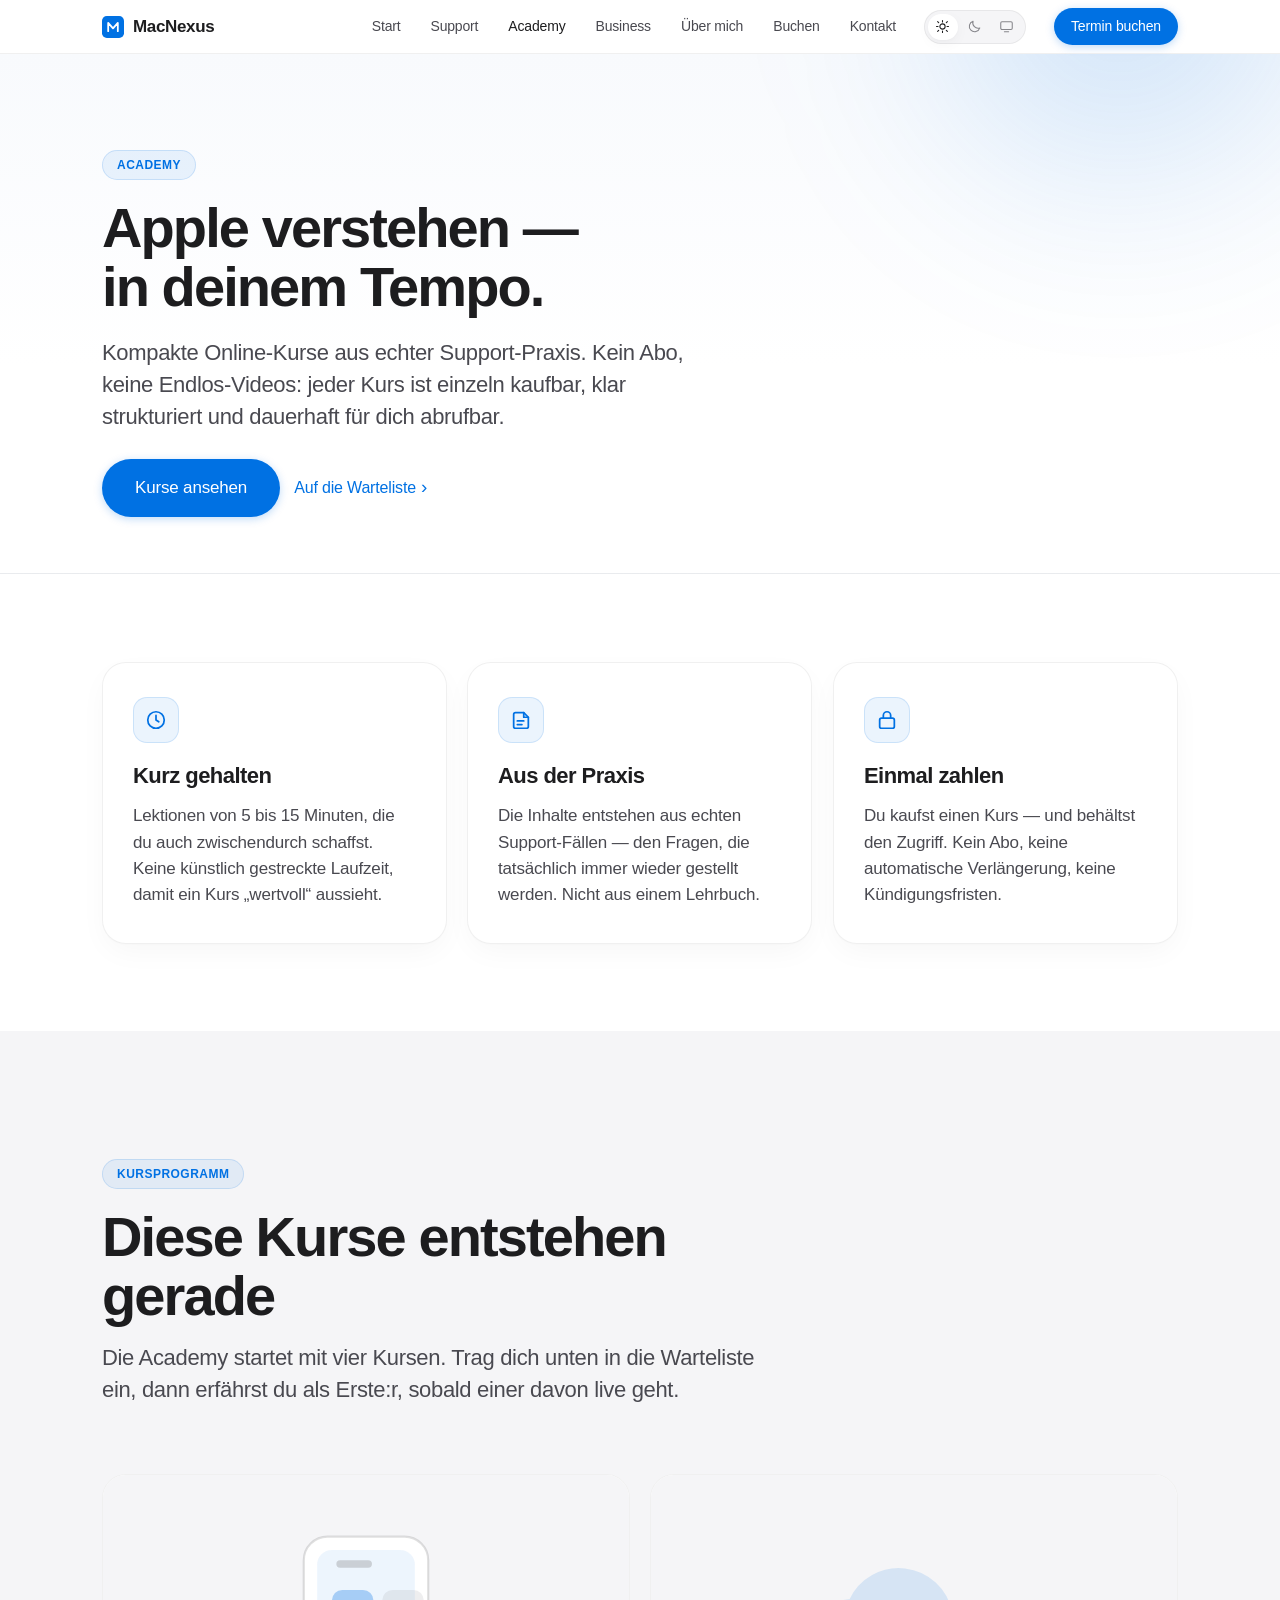
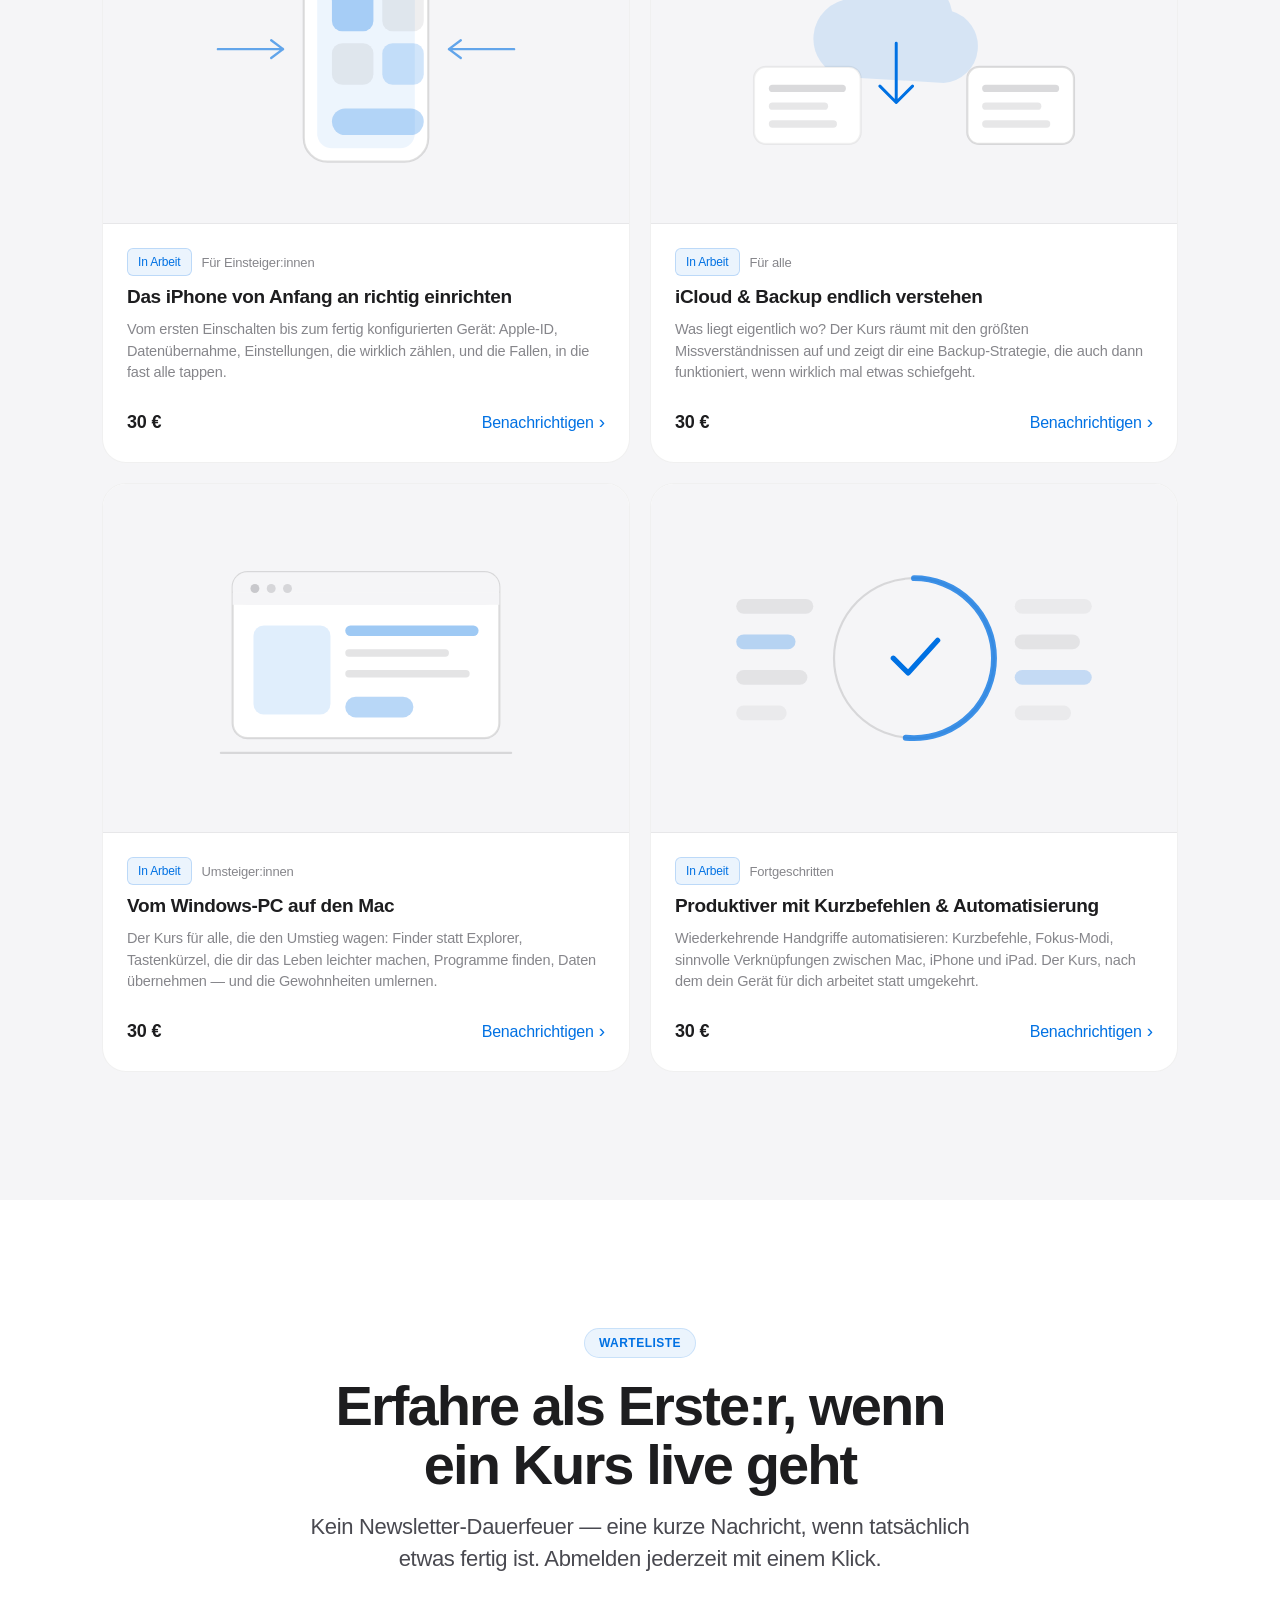
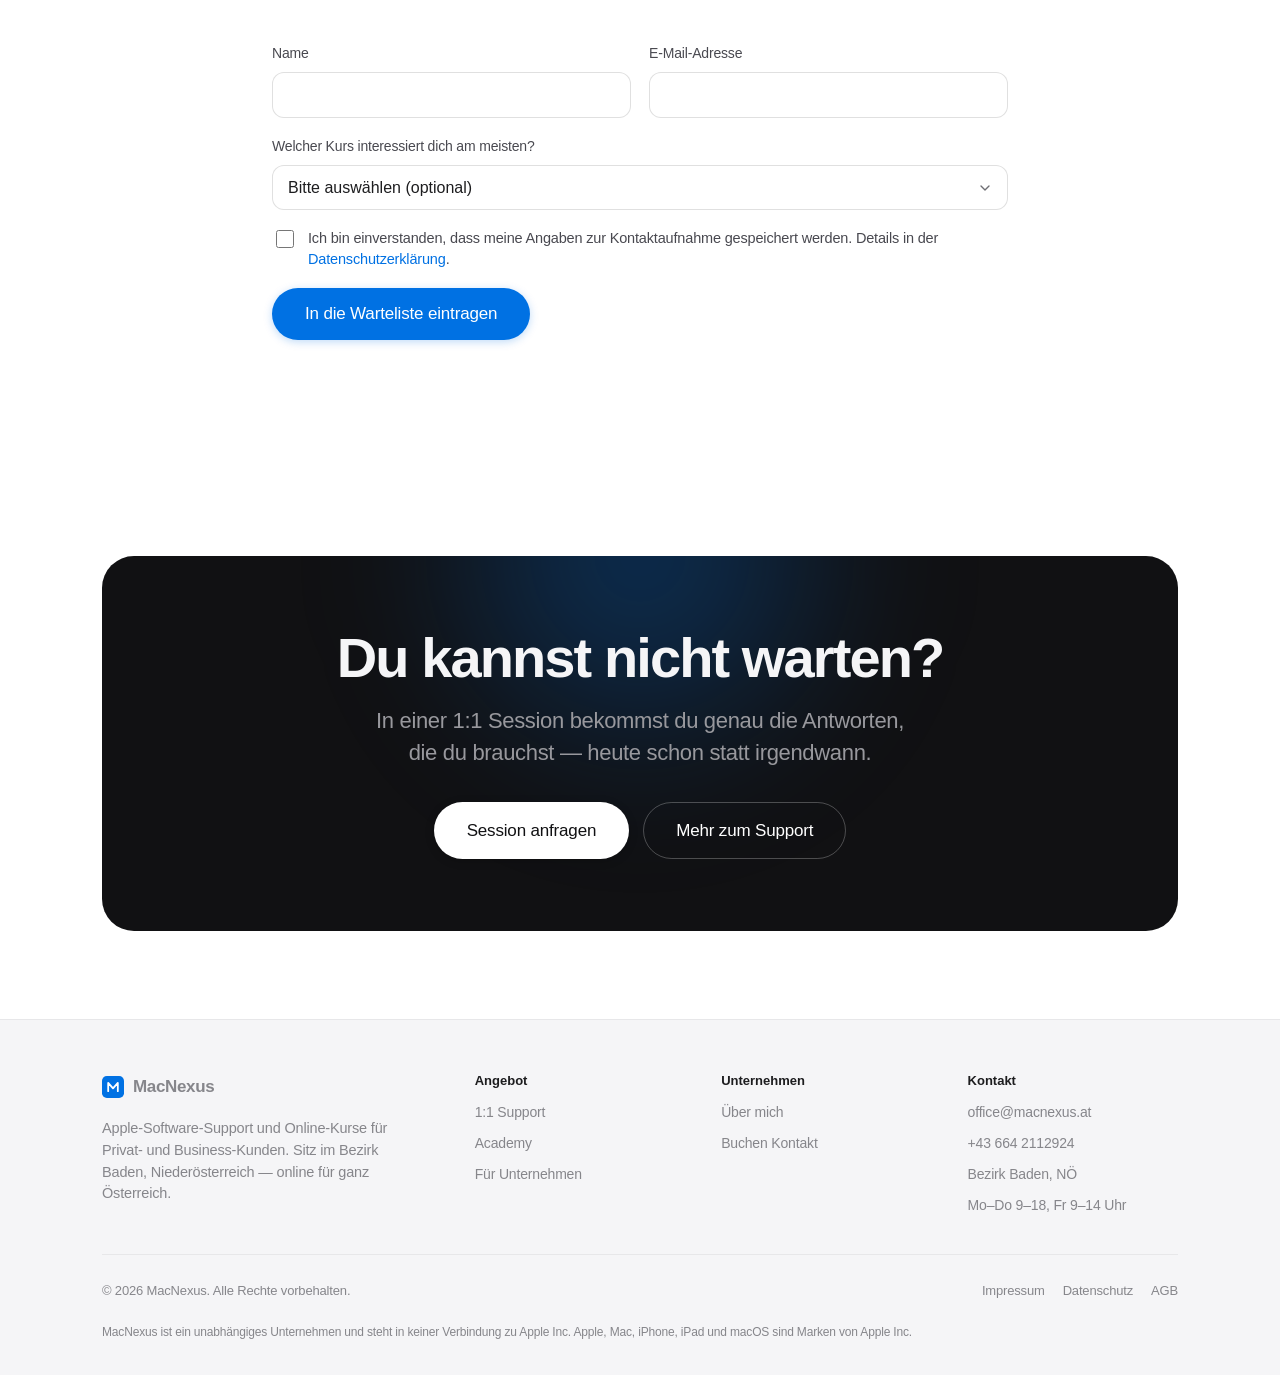
==== commit 65a402f0: "Design auf Apple-Standard verfeinert: Sterile Aesthetik, Typografie und Micro-Interaktionen" ====
--- a/academy.html
+++ b/academy.html
@@ -15,7 +15,7 @@
 <meta name="theme-color" content="#ffffff" media="(prefers-color-scheme: light)">
 <meta name="theme-color" content="#000000" media="(prefers-color-scheme: dark)">
 <link rel="icon" href="data:image/svg+xml,%3Csvg xmlns='http://www.w3.org/2000/svg' viewBox='0 0 32 32'%3E%3Crect width='32' height='32' rx='7' fill='%230071e3'/%3E%3Cpath d='M9 22V10l7 8 7-8v12' stroke='white' stroke-width='2.6' fill='none' stroke-linecap='round' stroke-linejoin='round'/%3E%3C/svg%3E">
-<link rel="stylesheet" href="assets/css/style.css">
+<link rel="stylesheet" href="assets/css/style.css?v=3">
 </head>
 <body>
 
--- a/assets/css/style.css
+++ b/assets/css/style.css
@@ -13,44 +13,44 @@
 :root[data-theme="light"] {
   color-scheme: light;
 
-  /* Flächen – nie reines Weiß auf reinem Schwarz, das wirkt hart */
+  /* Flächen – sterile, aufgeräumte Apple-Ästhetik */
   --c-bg:            #ffffff;
   --c-bg-elev:       #f5f5f7;   /* Apples Sektionsgrau */
   --c-bg-sunken:     #fbfbfd;
   --c-surface:       #ffffff;
-  --c-border:        rgba(0, 0, 0, 0.07);
+  --c-border:        rgba(0, 0, 0, 0.06);
   --c-border-strong: rgba(0, 0, 0, 0.12);
 
   --c-text:          #1d1d1f;
   --c-text-soft:     #494950;
-  --c-text-muted:    #6e6e73;
+  --c-text-muted:    #86868b;
 
   --c-accent:        #0071e3;
   --c-accent-hover:  #0077ed;
-  --c-accent-soft:   rgba(0, 113, 227, 0.07);
+  --c-accent-soft:   rgba(0, 113, 227, 0.08);
   --c-accent-text:   #0071e3;
 
-  /* Warme Tönungen für einladendere Flächen */
+  /* Warme & kühle Tönungen */
   --c-warm-1:        #fff5ec;
   --c-warm-2:        #eef4ff;
   --c-warm-3:        #f1f7f3;
-  --c-hero-wash:     linear-gradient(180deg, #f7f9fc 0%, #ffffff 62%);
-
-  --c-ink:           #1d1d1f;
+  --c-hero-wash:     linear-gradient(180deg, #f8fafd 0%, #ffffff 60%);
+
+  --c-ink:           #111113;
   --c-on-ink:        #f5f5f7;
   --c-on-ink-muted:  #98989d;
 
-  --c-nav-bg:        rgba(255, 255, 255, 0.80);
-
-  --shadow-sm: 0 1px 2px rgba(0, 0, 0, 0.03), 0 4px 16px rgba(0, 0, 0, 0.045);
-  --shadow-md: 0 2px 6px rgba(0, 0, 0, 0.04), 0 14px 38px rgba(0, 0, 0, 0.065);
-  --shadow-lg: 0 4px 14px rgba(0, 0, 0, 0.05), 0 28px 68px rgba(0, 0, 0, 0.09);
+  --c-nav-bg:        rgba(255, 255, 255, 0.78);
+
+  --shadow-sm: 0 1px 3px rgba(0, 0, 0, 0.02), 0 4px 14px rgba(0, 0, 0, 0.035);
+  --shadow-md: 0 2px 8px rgba(0, 0, 0, 0.03), 0 14px 36px rgba(0, 0, 0, 0.055);
+  --shadow-lg: 0 4px 16px rgba(0, 0, 0, 0.04), 0 28px 64px rgba(0, 0, 0, 0.08);
 
   /* Typografie */
-  --font-sans: "SF Pro Display", -apple-system, BlinkMacSystemFont, "Segoe UI",
+  --font-sans: -apple-system, BlinkMacSystemFont, "SF Pro Display", "SF Pro Text",
                "Helvetica Neue", Helvetica, Arial, sans-serif;
 
-  /* Radien – etwas runder wirkt freundlicher */
+  /* Radien */
   --r-sm: 12px;
   --r-md: 18px;
   --r-lg: 24px;
@@ -60,7 +60,7 @@
   /* Layout */
   --wrap: 1120px;
   --wrap-narrow: 780px;
-  --nav-h: 52px;
+  --nav-h: 54px;
 
   /* Motion */
   --ease: cubic-bezier(0.4, 0, 0.2, 1);
@@ -227,46 +227,62 @@
 
 /* ---------- 4. Typografie-Skalen ---------- */
 .eyebrow {
-  display: inline-block;
-  font-size: 13px;
+  display: inline-flex;
+  align-items: center;
+  gap: 6px;
+  font-size: 12px;
   font-weight: 600;
-  letter-spacing: 0.02em;
+  letter-spacing: 0.04em;
+  text-transform: uppercase;
   color: var(--c-accent-text);
-  margin-bottom: 16px;
-}
-.section--ink .eyebrow { color: #6cb6ff; }
+  background: var(--c-accent-soft);
+  border: 1px solid rgba(0, 113, 227, 0.15);
+  padding: 5px 14px;
+  border-radius: var(--r-pill);
+  margin-bottom: 18px;
+}
+.section--ink .eyebrow {
+  color: #6cb6ff;
+  background: rgba(108, 182, 255, 0.12);
+  border-color: rgba(108, 182, 255, 0.22);
+}
 
 .h-display {
-  font-size: clamp(42px, 7.2vw, 80px);
-  line-height: 1.03;
-  letter-spacing: -0.035em;
+  font-size: clamp(44px, 7.5vw, 84px);
+  line-height: 1.02;
+  letter-spacing: -0.04em;
   font-weight: 600;
 }
 .h-1 {
   font-size: clamp(34px, 5.2vw, 56px);
-  letter-spacing: -0.03em;
+  letter-spacing: -0.034em;
+  line-height: 1.06;
 }
 .h-2 {
-  font-size: clamp(27px, 3.6vw, 40px);
-  letter-spacing: -0.025em;
-}
-.h-3 { font-size: clamp(20px, 2.2vw, 24px); }
+  font-size: clamp(28px, 3.8vw, 42px);
+  letter-spacing: -0.028em;
+  line-height: 1.12;
+}
+.h-3 {
+  font-size: clamp(20px, 2.2vw, 24px);
+  letter-spacing: -0.02em;
+}
 
 .lead {
-  font-size: clamp(18px, 2.1vw, 23px);
-  line-height: 1.45;
+  font-size: clamp(18px, 2.1vw, 22px);
+  line-height: 1.46;
   color: var(--c-text-soft);
   letter-spacing: -0.015em;
 }
 .body-lg { font-size: 18px; line-height: 1.55; color: var(--c-text-soft); }
 .body    { font-size: 17px; line-height: 1.55; color: var(--c-text-soft); }
-.body-sm { font-size: 15px; line-height: 1.5;  color: var(--c-text-muted); }
+.body-sm { font-size: 14.5px; line-height: 1.5;  color: var(--c-text-muted); }
 
 .section--ink .lead,
 .section--ink .body-lg,
 .section--ink .body { color: var(--c-on-ink-muted); }
 
-.section-head { max-width: 660px; margin-bottom: clamp(40px, 5vw, 64px); }
+.section-head { max-width: 680px; margin-bottom: clamp(42px, 5.5vw, 68px); }
 .section-head.center { margin-inline: auto; }
 .section-head .lead { margin-top: 18px; }
 
@@ -276,47 +292,68 @@
   align-items: center;
   justify-content: center;
   gap: 8px;
-  padding: 13px 26px;
+  padding: 12px 24px;
   border-radius: var(--r-pill);
-  font-size: 16px;
+  font-size: 15.5px;
   font-weight: 500;
   letter-spacing: -0.01em;
   border: 1px solid transparent;
   cursor: pointer;
-  transition: background 0.22s var(--ease), color 0.22s var(--ease),
-              border-color 0.22s var(--ease), transform 0.22s var(--ease);
+  transition: transform 0.22s var(--ease-out), box-shadow 0.22s var(--ease-out),
+              background 0.2s var(--ease), color 0.2s var(--ease), border-color 0.2s var(--ease);
   white-space: nowrap;
   font-family: inherit;
-}
-.btn:hover { text-decoration: none; transform: translateY(-1px); }
-.btn:active { transform: translateY(0); }
+  user-select: none;
+}
+.btn:hover { text-decoration: none; transform: scale(1.02); }
+.btn:active { transform: scale(0.97); }
 
 .btn--primary {
   background: var(--c-accent);
   color: #fff;
-}
-.btn--primary:hover { background: var(--c-accent-hover); }
+  box-shadow: 0 2px 8px rgba(0, 113, 227, 0.25);
+}
+.btn--primary:hover {
+  background: var(--c-accent-hover);
+  box-shadow: 0 4px 16px rgba(0, 113, 227, 0.38);
+}
 
 .btn--ghost {
-  background: transparent;
+  background: rgba(0, 0, 0, 0.04);
+  color: var(--c-text);
+  border-color: rgba(0, 0, 0, 0.08);
+}
+.btn--ghost:hover {
+  background: var(--c-accent-soft);
   color: var(--c-accent-text);
-  border-color: var(--c-border-strong);
-}
-.btn--ghost:hover { background: var(--c-accent-soft); border-color: var(--c-accent); }
+  border-color: rgba(0, 113, 227, 0.25);
+}
+:root[data-theme="dark"] .btn--ghost {
+  background: rgba(255, 255, 255, 0.06);
+  border-color: rgba(255, 255, 255, 0.12);
+  color: var(--c-text);
+}
+:root[data-theme="dark"] .btn--ghost:hover {
+  background: rgba(10, 132, 255, 0.15);
+  border-color: rgba(10, 132, 255, 0.3);
+  color: #fff;
+}
 
 .btn--ink {
   background: var(--c-text);
   color: var(--c-bg);
-}
-.btn--ink:hover { opacity: 0.85; }
+  box-shadow: 0 2px 8px rgba(0, 0, 0, 0.15);
+}
+.btn--ink:hover { opacity: 0.9; transform: scale(1.02); }
 
 .btn--on-ink {
-  background: #fff;
-  color: #1d1d1f;
-}
-.btn--on-ink:hover { background: #e8e8ed; }
-
-.btn--lg { padding: 16px 34px; font-size: 17px; }
+  background: #ffffff;
+  color: #111113;
+  box-shadow: 0 2px 10px rgba(0, 0, 0, 0.2);
+}
+.btn--on-ink:hover { background: #f0f0f2; transform: scale(1.02); }
+
+.btn--lg { padding: 15px 32px; font-size: 17px; }
 .btn--block { width: 100%; }
 
 .link-arrow {
@@ -578,36 +615,39 @@
   background: var(--c-surface);
   border: 1px solid var(--c-border);
   border-radius: var(--r-lg);
-  padding: 32px 30px;
+  padding: 34px 30px;
   display: flex;
   flex-direction: column;
   gap: 14px;
+  box-shadow: 0 1px 3px rgba(0, 0, 0, 0.02), 0 10px 30px -4px rgba(0, 0, 0, 0.04);
   transition: transform 0.32s var(--ease-out), box-shadow 0.32s var(--ease-out),
               border-color 0.32s var(--ease);
 }
 .card--link:hover {
   transform: translateY(-4px);
-  box-shadow: var(--shadow-md);
+  box-shadow: 0 4px 12px rgba(0, 0, 0, 0.03), 0 20px 48px -6px rgba(0, 0, 0, 0.08);
   border-color: var(--c-border-strong);
 }
 .card--link:hover { text-decoration: none; }
-.card h3 { font-size: 22px; letter-spacing: -0.02em; }
+.card h3 { font-size: 22px; letter-spacing: -0.025em; line-height: 1.2; }
 .card .body, .card .body-sm { flex: 1; }
 .card__kicker {
-  font-size: 13px;
+  font-size: 12px;
   font-weight: 600;
   color: var(--c-accent-text);
-  letter-spacing: 0.01em;
+  letter-spacing: 0.04em;
+  text-transform: uppercase;
 }
 
 .card__icon {
-  width: 44px; height: 44px;
-  border-radius: 12px;
+  width: 46px; height: 46px;
+  border-radius: 14px;
   background: var(--c-accent-soft);
+  border: 1px solid rgba(0, 113, 227, 0.14);
   color: var(--c-accent-text);
   display: grid;
   place-items: center;
-  margin-bottom: 4px;
+  margin-bottom: 6px;
 }
 .card__icon svg { width: 22px; height: 22px; }
 
@@ -617,13 +657,11 @@
 
 /* Feature-Liste in Karten */
 .ticks { display: grid; gap: 11px; margin-top: 4px; }
-/* Kein Flex auf dem <li>: sonst würde jedes inline-Element (z. B. <strong>)
-   zu einem eigenen Flex-Item und damit zu einer eigenen Spalte. */
 .ticks li {
   position: relative;
   padding-left: 30px;
-  font-size: 16px;
-  line-height: 1.45;
+  font-size: 15.5px;
+  line-height: 1.48;
   color: var(--c-text-soft);
 }
 .ticks li::before {
@@ -634,8 +672,9 @@
   width: 19px; height: 19px;
   border-radius: 50%;
   background: var(--c-accent-soft);
+  border: 1px solid rgba(0, 113, 227, 0.16);
   background-image: url("data:image/svg+xml,%3Csvg xmlns='http://www.w3.org/2000/svg' viewBox='0 0 24 24' fill='none' stroke='%230071e3' stroke-width='3' stroke-linecap='round' stroke-linejoin='round'%3E%3Cpolyline points='20 6 9 17 4 12'/%3E%3C/svg%3E");
-  background-size: 12px 12px;
+  background-size: 11px 11px;
   background-repeat: no-repeat;
   background-position: center;
 }
@@ -649,20 +688,20 @@
 }
 @media (max-width: 820px) { .stats { grid-template-columns: repeat(2, minmax(0, 1fr)); } }
 
-.stat { padding: 8px 4px; }
+.stat { padding: 12px 8px; }
 .stat__num {
-  font-size: clamp(34px, 4.6vw, 50px);
+  font-size: clamp(36px, 4.8vw, 54px);
   font-weight: 600;
-  letter-spacing: -0.035em;
+  letter-spacing: -0.04em;
   line-height: 1;
   color: var(--c-text);
 }
 .section--ink .stat__num { color: var(--c-on-ink); }
 .stat__label {
-  margin-top: 10px;
-  font-size: 15px;
-  color: var(--c-text-muted);
-  line-height: 1.4;
+  margin-top: 12px;
+  font-size: 14.5px;
+  color: var(--c-text-muted);
+  line-height: 1.42;
 }
 .section--ink .stat__label { color: var(--c-on-ink-muted); }
 
@@ -672,29 +711,31 @@
 
 .step {
   position: relative;
-  padding: 30px 28px;
+  padding: 34px 30px;
   border-radius: var(--r-lg);
   background: var(--c-surface);
   border: 1px solid var(--c-border);
+  box-shadow: 0 1px 3px rgba(0, 0, 0, 0.02), 0 10px 30px -4px rgba(0, 0, 0, 0.04);
 }
 .step__num {
   display: inline-grid;
   place-items: center;
-  width: 32px; height: 32px;
+  width: 36px; height: 36px;
   border-radius: 50%;
-  background: var(--c-text);
-  color: var(--c-bg);
+  background: var(--c-accent-soft);
+  color: var(--c-accent);
+  border: 1px solid rgba(0, 113, 227, 0.18);
   font-size: 15px;
   font-weight: 600;
-  margin-bottom: 18px;
-}
-.step h3 { font-size: 20px; margin-bottom: 9px; }
+  margin-bottom: 20px;
+}
+.step h3 { font-size: 20px; letter-spacing: -0.02em; margin-bottom: 10px; }
 
 /* ---------- 11. Preise ---------- */
 .price-grid {
   display: grid;
-  gap: 20px;
-  grid-template-columns: repeat(2, minmax(0, 1fr));
+  gap: 24px;
+  grid-template-columns: repeat(auto-fit, minmax(290px, 1fr));
   align-items: stretch;
 }
 @media (max-width: 760px) { .price-grid { grid-template-columns: 1fr; } }
@@ -704,25 +745,33 @@
   background: var(--c-surface);
   border: 1px solid var(--c-border);
   border-radius: var(--r-xl);
-  padding: 38px 34px;
+  padding: 40px 34px;
   display: flex;
   flex-direction: column;
-  gap: 20px;
+  gap: 22px;
+  box-shadow: 0 1px 3px rgba(0, 0, 0, 0.02), 0 12px 32px -4px rgba(0, 0, 0, 0.04);
+  transition: transform 0.32s var(--ease-out), box-shadow 0.32s var(--ease-out), border-color 0.32s var(--ease);
+}
+.price-card:hover {
+  transform: translateY(-4px);
+  box-shadow: 0 4px 12px rgba(0, 0, 0, 0.03), 0 24px 52px -6px rgba(0, 0, 0, 0.08);
 }
 .price-card--featured {
   border-color: var(--c-accent);
-  box-shadow: 0 0 0 1px var(--c-accent), var(--shadow-md);
+  box-shadow: 0 0 0 1px var(--c-accent), 0 12px 40px -4px rgba(0, 113, 227, 0.12), 0 2px 8px rgba(0, 0, 0, 0.04);
 }
 .price-card__tag {
   position: absolute;
-  top: -13px; left: 34px;
+  top: -12px; left: 34px;
   background: var(--c-accent);
   color: #fff;
-  font-size: 12.5px;
+  font-size: 11.5px;
   font-weight: 600;
-  padding: 5px 13px;
+  padding: 4px 13px;
   border-radius: var(--r-pill);
-  letter-spacing: 0.01em;
+  letter-spacing: 0.03em;
+  text-transform: uppercase;
+  box-shadow: 0 4px 12px rgba(0, 113, 227, 0.3);
 }
 .price-card__amount {
   display: flex;
@@ -732,25 +781,31 @@
 .price-card__amount b {
   font-size: 46px;
   font-weight: 600;
-  letter-spacing: -0.035em;
+  letter-spacing: -0.04em;
   line-height: 1;
 }
-.price-card__amount span { font-size: 15px; color: var(--c-text-muted); }
+.price-card__amount span { font-size: 14.5px; color: var(--c-text-muted); }
 .price-card .ticks { flex: 1; }
 
 /* ---------- 12. Themen-Chips ---------- */
 .chips { display: flex; flex-wrap: wrap; gap: 10px; }
 .chip {
-  padding: 9px 17px;
+  padding: 10px 18px;
   border-radius: var(--r-pill);
-  background: var(--c-bg-elev);
+  background: var(--c-surface);
   border: 1px solid var(--c-border);
-  font-size: 15px;
+  font-size: 14.5px;
+  font-weight: 500;
   color: var(--c-text-soft);
-  transition: border-color 0.2s var(--ease), color 0.2s var(--ease);
+  box-shadow: 0 1px 2px rgba(0, 0, 0, 0.02);
+  transition: border-color 0.2s var(--ease), color 0.2s var(--ease), transform 0.2s var(--ease);
 }
 .section--elev .chip { background: var(--c-surface); }
-.chip:hover { border-color: var(--c-accent); color: var(--c-accent-text); }
+.chip:hover {
+  border-color: var(--c-accent);
+  color: var(--c-accent-text);
+  transform: translateY(-1px);
+}
 
 /* ---------- 13. Split (Text + Visual) ---------- */
 .split {
@@ -1189,6 +1244,8 @@
 .artcard {
   position: relative;
   text-align: left;
+  display: block;
+  text-decoration: none;
   background: var(--c-surface);
   border: 1px solid var(--c-border);
   border-radius: var(--r-lg);
@@ -1578,40 +1635,27 @@
 }
 
 /* ============================================================
-   Wärme & Freundlichkeit im Hell-Modus
-   ------------------------------------------------------------
-   Ziel: weniger klinisch, mehr einladend — ohne die Ruhe des
-   Apple-Vorbilds aufzugeben. Deshalb sehr zurückhaltend dosiert.
+   Apple-Ästhetik: Steril, aufgeräumt, hochpräzise
    ============================================================ */
 
-/* Sanfter Verlauf im Kopfbereich statt harter weißer Fläche */
+/* Sanfter, diffuser Ambient-Glow im Kopfbereich */
 .hero,
 .page-head {
   background: var(--c-hero-wash);
 }
 
-/* Die drei Einstiegskarten bekommen je einen eigenen warmen Ton.
-   Das macht den wichtigsten Abschnitt der Seite freundlicher,
-   ohne bunt zu wirken. */
-.grid--3 > .card--link:nth-child(1) .card__icon { background: var(--c-warm-2); }
-.grid--3 > .card--link:nth-child(2) .card__icon { background: var(--c-warm-1); }
-.grid--3 > .card--link:nth-child(3) .card__icon { background: var(--c-warm-3); }
-
-:root[data-theme="light"] .grid--3 > .card--link:nth-child(2) .card__icon,
-:root:not([data-theme="dark"]):not([data-theme="system"]) .grid--3 > .card--link:nth-child(2) .card__icon {
-  color: #b26a00;
-}
-:root[data-theme="light"] .grid--3 > .card--link:nth-child(3) .card__icon {
-  color: #1a7f4a;
-}
-
-/* Karten heben sich beim Überfahren wärmer ab */
+/* Einheitliche, gestochen scharfe Icon-Gestaltung */
+.grid--3 > .card--link .card__icon {
+  background: var(--c-accent-soft);
+  color: var(--c-accent-text);
+  border: 1px solid rgba(0, 113, 227, 0.12);
+}
+
+/* Karten-Hover mit subtiler Apple-Eleganz */
 .card--link:hover {
   border-color: var(--c-border-strong);
 }
 
-/* Etwas mehr Luft nach unten in Abschnittsköpfen — wirkt ruhiger */
+/* Typografische Ruhe und perfekte Abstände */
 .section-head .lead { margin-top: 16px; }
-
-/* Weichere Trennlinie unter dem Seitenkopf */
 .page-head { border-bottom-color: var(--c-border); }
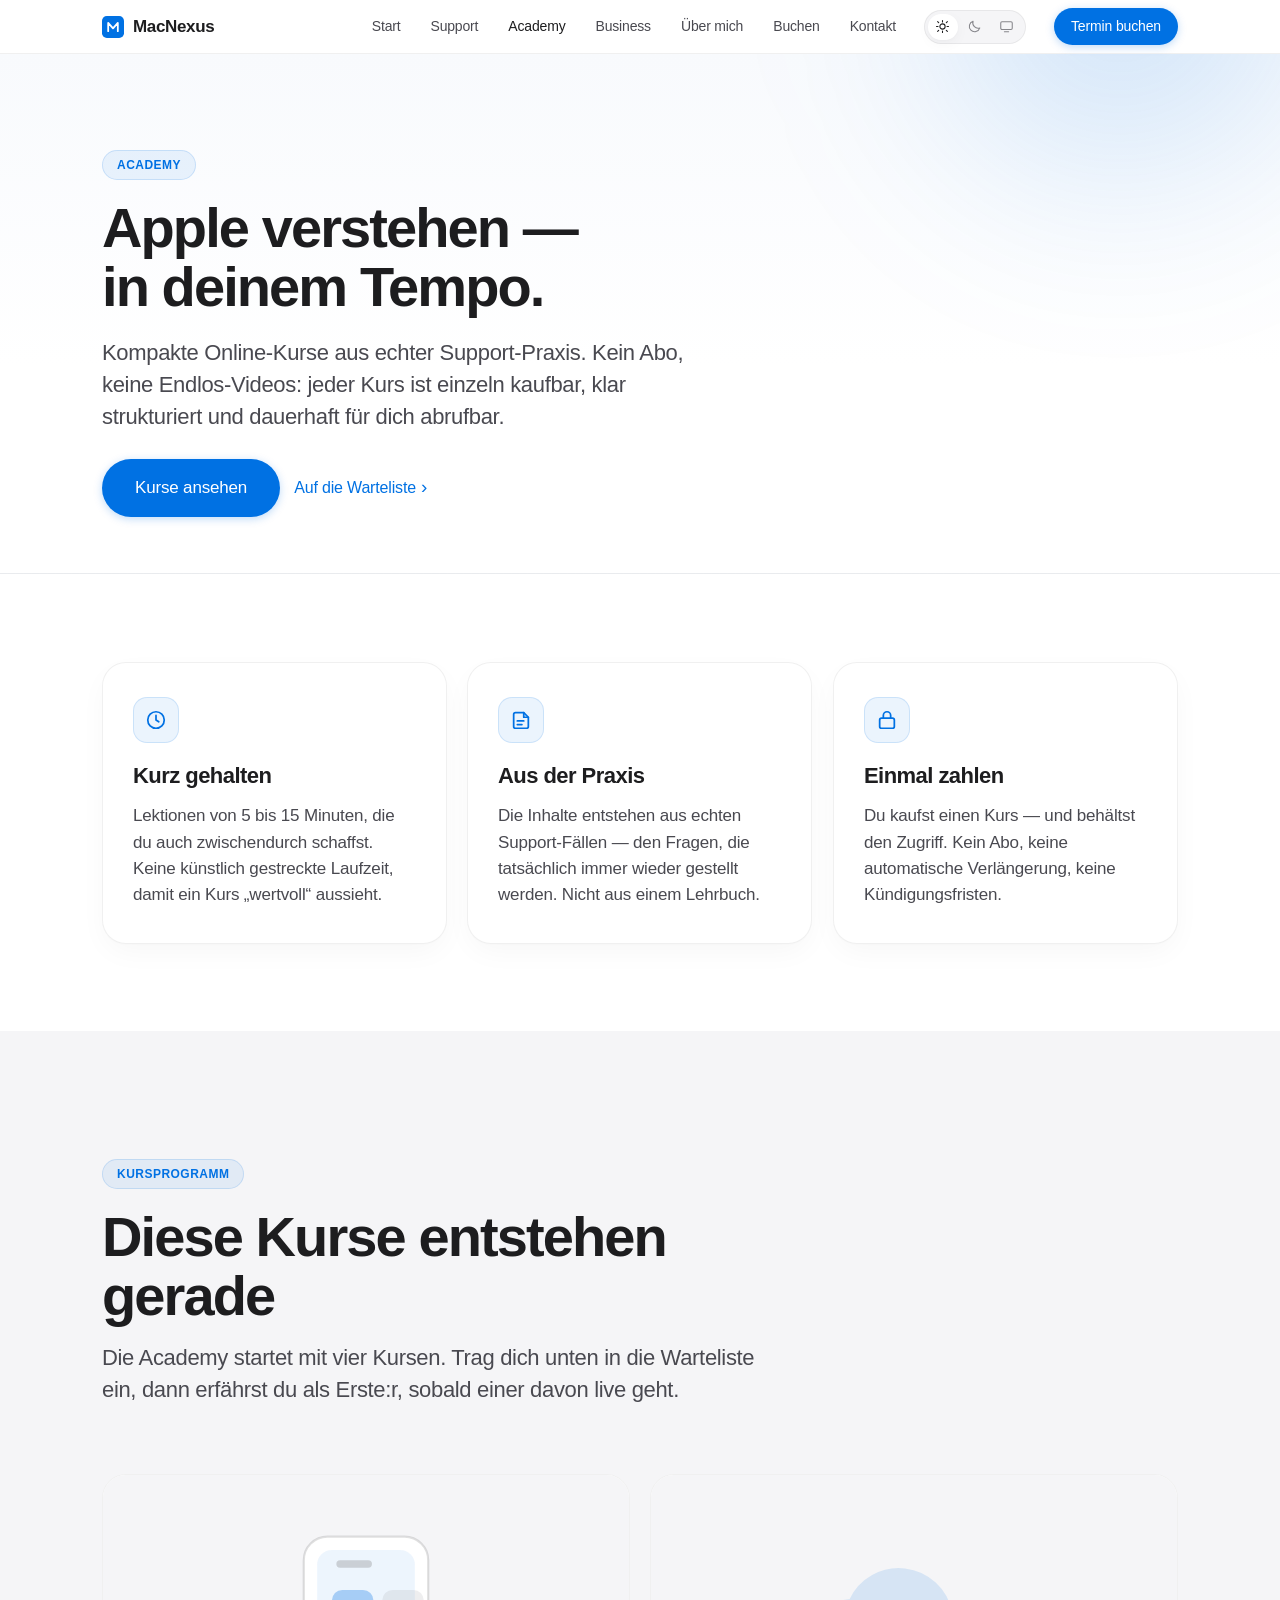
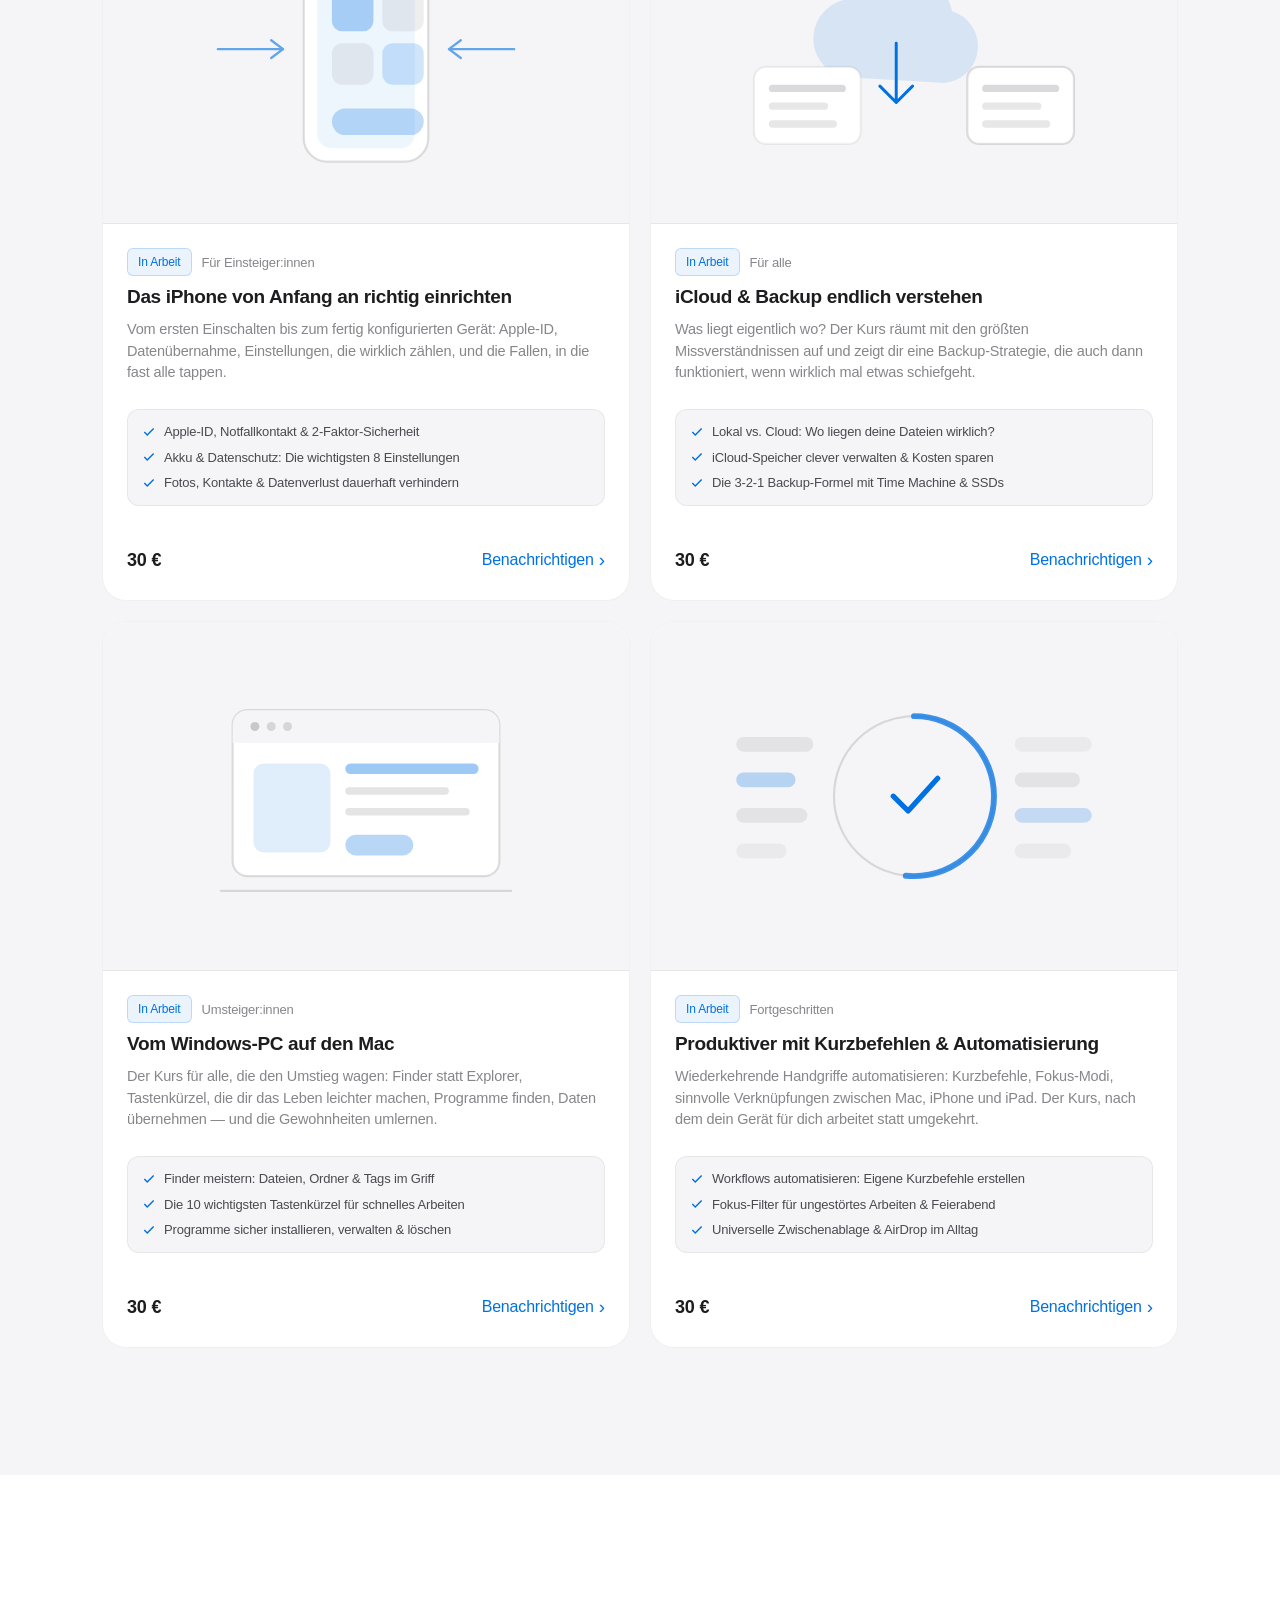
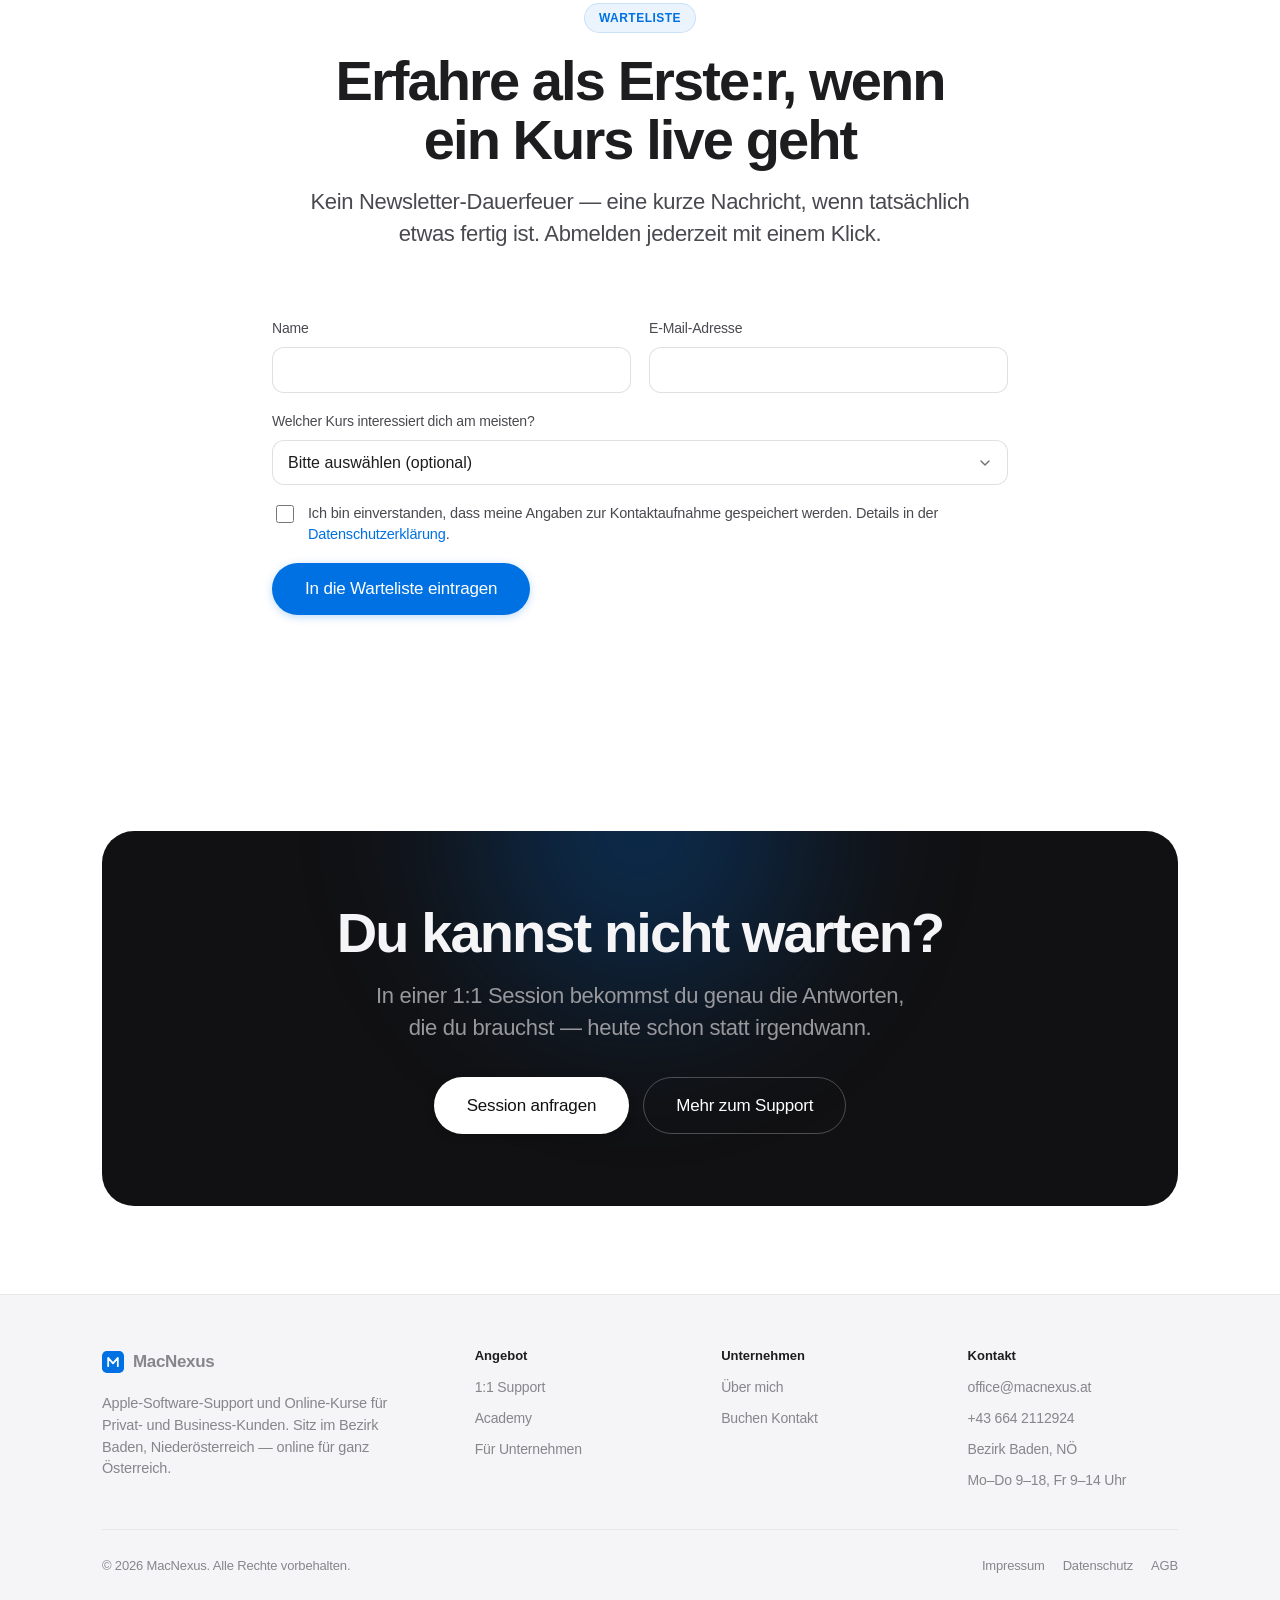
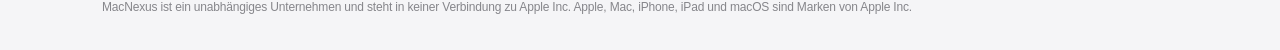
==== commit 970957c5: "4 Optimierungen umgesetzt: Ueber-Mich Profilkarte, Fallbeispiele Vorher-Nachher, WhatsApp/Tel Schnel" ====
--- a/academy.html
+++ b/academy.html
@@ -15,7 +15,7 @@
 <meta name="theme-color" content="#ffffff" media="(prefers-color-scheme: light)">
 <meta name="theme-color" content="#000000" media="(prefers-color-scheme: dark)">
 <link rel="icon" href="data:image/svg+xml,%3Csvg xmlns='http://www.w3.org/2000/svg' viewBox='0 0 32 32'%3E%3Crect width='32' height='32' rx='7' fill='%230071e3'/%3E%3Cpath d='M9 22V10l7 8 7-8v12' stroke='white' stroke-width='2.6' fill='none' stroke-linecap='round' stroke-linejoin='round'/%3E%3C/svg%3E">
-<link rel="stylesheet" href="assets/css/style.css?v=3">
+<link rel="stylesheet" href="assets/css/style.css?v=5">
 </head>
 <body>
 
@@ -165,6 +165,20 @@
             Apple-ID, Datenübernahme, Einstellungen, die wirklich zählen,
             und die Fallen, in die fast alle tappen.
           </p>
+          <div class="course__curriculum">
+            <div class="course__curriculum-item">
+              <svg viewBox="0 0 24 24" fill="none" stroke="currentColor" stroke-width="2.5"><polyline points="20 6 9 17 4 12"/></svg>
+              <span>Apple-ID, Notfallkontakt &amp; 2-Faktor-Sicherheit</span>
+            </div>
+            <div class="course__curriculum-item">
+              <svg viewBox="0 0 24 24" fill="none" stroke="currentColor" stroke-width="2.5"><polyline points="20 6 9 17 4 12"/></svg>
+              <span>Akku &amp; Datenschutz: Die wichtigsten 8 Einstellungen</span>
+            </div>
+            <div class="course__curriculum-item">
+              <svg viewBox="0 0 24 24" fill="none" stroke="currentColor" stroke-width="2.5"><polyline points="20 6 9 17 4 12"/></svg>
+              <span>Fotos, Kontakte &amp; Datenverlust dauerhaft verhindern</span>
+            </div>
+          </div>
           <div class="course__foot">
             <span class="course__price">30&nbsp;€</span>
             <a class="link-arrow" href="#warteliste">Benachrichtigen</a>
@@ -199,6 +213,20 @@
             auf und zeigt dir eine Backup-Strategie, die auch dann funktioniert,
             wenn wirklich mal etwas schiefgeht.
           </p>
+          <div class="course__curriculum">
+            <div class="course__curriculum-item">
+              <svg viewBox="0 0 24 24" fill="none" stroke="currentColor" stroke-width="2.5"><polyline points="20 6 9 17 4 12"/></svg>
+              <span>Lokal vs. Cloud: Wo liegen deine Dateien wirklich?</span>
+            </div>
+            <div class="course__curriculum-item">
+              <svg viewBox="0 0 24 24" fill="none" stroke="currentColor" stroke-width="2.5"><polyline points="20 6 9 17 4 12"/></svg>
+              <span>iCloud-Speicher clever verwalten &amp; Kosten sparen</span>
+            </div>
+            <div class="course__curriculum-item">
+              <svg viewBox="0 0 24 24" fill="none" stroke="currentColor" stroke-width="2.5"><polyline points="20 6 9 17 4 12"/></svg>
+              <span>Die 3-2-1 Backup-Formel mit Time Machine &amp; SSDs</span>
+            </div>
+          </div>
           <div class="course__foot">
             <span class="course__price">30&nbsp;€</span>
             <a class="link-arrow" href="#warteliste">Benachrichtigen</a>
@@ -234,6 +262,20 @@
             Tastenkürzel, die dir das Leben leichter machen, Programme finden,
             Daten übernehmen — und die Gewohnheiten umlernen.
           </p>
+          <div class="course__curriculum">
+            <div class="course__curriculum-item">
+              <svg viewBox="0 0 24 24" fill="none" stroke="currentColor" stroke-width="2.5"><polyline points="20 6 9 17 4 12"/></svg>
+              <span>Finder meistern: Dateien, Ordner &amp; Tags im Griff</span>
+            </div>
+            <div class="course__curriculum-item">
+              <svg viewBox="0 0 24 24" fill="none" stroke="currentColor" stroke-width="2.5"><polyline points="20 6 9 17 4 12"/></svg>
+              <span>Die 10 wichtigsten Tastenkürzel für schnelles Arbeiten</span>
+            </div>
+            <div class="course__curriculum-item">
+              <svg viewBox="0 0 24 24" fill="none" stroke="currentColor" stroke-width="2.5"><polyline points="20 6 9 17 4 12"/></svg>
+              <span>Programme sicher installieren, verwalten &amp; löschen</span>
+            </div>
+          </div>
           <div class="course__foot">
             <span class="course__price">30&nbsp;€</span>
             <a class="link-arrow" href="#warteliste">Benachrichtigen</a>
@@ -270,6 +312,20 @@
             sinnvolle Verknüpfungen zwischen Mac, iPhone und iPad. Der Kurs,
             nach dem dein Gerät für dich arbeitet statt umgekehrt.
           </p>
+          <div class="course__curriculum">
+            <div class="course__curriculum-item">
+              <svg viewBox="0 0 24 24" fill="none" stroke="currentColor" stroke-width="2.5"><polyline points="20 6 9 17 4 12"/></svg>
+              <span>Workflows automatisieren: Eigene Kurzbefehle erstellen</span>
+            </div>
+            <div class="course__curriculum-item">
+              <svg viewBox="0 0 24 24" fill="none" stroke="currentColor" stroke-width="2.5"><polyline points="20 6 9 17 4 12"/></svg>
+              <span>Fokus-Filter für ungestörtes Arbeiten &amp; Feierabend</span>
+            </div>
+            <div class="course__curriculum-item">
+              <svg viewBox="0 0 24 24" fill="none" stroke="currentColor" stroke-width="2.5"><polyline points="20 6 9 17 4 12"/></svg>
+              <span>Universelle Zwischenablage &amp; AirDrop im Alltag</span>
+            </div>
+          </div>
           <div class="course__foot">
             <span class="course__price">30&nbsp;€</span>
             <a class="link-arrow" href="#warteliste">Benachrichtigen</a>
--- a/assets/css/style.css
+++ b/assets/css/style.css
@@ -586,13 +586,404 @@
   box-shadow: 0 0 0 3px rgba(52, 199, 89, 0.18);
 }
 
-/* Abstraktes Device-Visual im Hero */
-.hero__visual {
+/* ============================================================
+   7b. Realistisches Apple Hero Showcase (macOS + iOS UI)
+   ============================================================ */
+.hero__stage {
   position: relative;
-  margin: clamp(48px, 7vw, 78px) auto 0;
-  max-width: 820px;
-}
-.hero__visual svg { width: 100%; height: auto; }
+  margin: clamp(48px, 6.5vw, 76px) auto 0;
+  max-width: 960px;
+}
+
+.mac-mockup {
+  position: relative;
+  background: var(--c-surface);
+  border: 1px solid var(--c-border-strong);
+  border-radius: 20px;
+  box-shadow: 0 25px 70px -15px rgba(0, 0, 0, 0.12), 0 0 0 1px rgba(0, 0, 0, 0.04);
+  overflow: hidden;
+  text-align: left;
+}
+:root[data-theme="dark"] .mac-mockup {
+  box-shadow: 0 30px 90px -15px rgba(0, 0, 0, 0.7), 0 0 0 1px rgba(255, 255, 255, 0.1);
+}
+
+.mac-mockup__titlebar {
+  display: flex;
+  align-items: center;
+  justify-content: space-between;
+  padding: 14px 18px;
+  background: var(--c-bg-elev);
+  border-bottom: 1px solid var(--c-border);
+}
+.mac-traffic-lights {
+  display: flex;
+  gap: 8px;
+}
+.mac-traffic-lights span {
+  width: 12px;
+  height: 12px;
+  border-radius: 50%;
+  display: inline-block;
+}
+.mac-dot--red { background: #ff5f57; border: 1px solid #e0443e; }
+.mac-dot--yellow { background: #febc2e; border: 1px solid #d89e24; }
+.mac-dot--green { background: #28c840; border: 1px solid #1aab29; }
+
+.mac-mockup__title {
+  font-size: 13px;
+  font-weight: 500;
+  color: var(--c-text-muted);
+  display: flex;
+  align-items: center;
+  gap: 6px;
+}
+.mac-mockup__status-badge {
+  display: inline-flex;
+  align-items: center;
+  gap: 6px;
+  background: rgba(52, 199, 89, 0.12);
+  color: #34c759;
+  border: 1px solid rgba(52, 199, 89, 0.25);
+  font-size: 12px;
+  font-weight: 600;
+  padding: 3px 10px;
+  border-radius: var(--r-pill);
+}
+.mac-mockup__status-badge::before {
+  content: "";
+  width: 6px; height: 6px;
+  border-radius: 50%;
+  background: #34c759;
+  box-shadow: 0 0 6px #34c759;
+}
+
+.mac-mockup__body {
+  padding: 24px;
+  display: grid;
+  gap: 20px;
+  background: var(--c-bg-sunken);
+}
+
+.mac-dashboard {
+  display: grid;
+  grid-template-columns: 1.3fr 1fr;
+  gap: 18px;
+}
+@media (max-width: 720px) {
+  .mac-dashboard { grid-template-columns: 1fr; }
+}
+
+.mac-panel {
+  background: var(--c-surface);
+  border: 1px solid var(--c-border);
+  border-radius: 16px;
+  padding: 20px;
+  box-shadow: var(--shadow-sm);
+}
+.mac-panel__header {
+  display: flex;
+  align-items: center;
+  justify-content: space-between;
+  margin-bottom: 16px;
+}
+.mac-panel__title {
+  font-size: 14px;
+  font-weight: 600;
+  color: var(--c-text);
+  display: flex;
+  align-items: center;
+  gap: 8px;
+}
+
+.mac-checklist {
+  display: grid;
+  gap: 12px;
+}
+.mac-checklist__item {
+  display: flex;
+  align-items: center;
+  justify-content: space-between;
+  font-size: 13.5px;
+  color: var(--c-text-soft);
+  padding: 9px 12px;
+  background: var(--c-bg-elev);
+  border-radius: 10px;
+  border: 1px solid var(--c-border);
+}
+.mac-checklist__status {
+  font-weight: 600;
+  font-size: 12px;
+  color: #34c759;
+}
+
+.mac-device-pill {
+  display: flex;
+  align-items: center;
+  gap: 12px;
+  padding: 12px 14px;
+  background: var(--c-bg-elev);
+  border: 1px solid var(--c-border);
+  border-radius: 12px;
+  margin-bottom: 10px;
+}
+.mac-device-pill:last-child { margin-bottom: 0; }
+.mac-device-pill__icon {
+  width: 32px; height: 32px;
+  border-radius: 8px;
+  background: var(--c-accent-soft);
+  color: var(--c-accent-text);
+  display: grid;
+  place-items: center;
+  flex: none;
+}
+.mac-device-pill__info { flex: 1; }
+.mac-device-pill__name { font-size: 13.5px; font-weight: 600; color: var(--c-text); }
+.mac-device-pill__sub { font-size: 12px; color: var(--c-text-muted); }
+
+/* Floating Glass Badges */
+.hero-floating-badge {
+  position: absolute;
+  z-index: 10;
+  background: var(--c-surface);
+  border: 1px solid var(--c-border-strong);
+  backdrop-filter: blur(16px);
+  -webkit-backdrop-filter: blur(16px);
+  padding: 10px 18px;
+  border-radius: var(--r-pill);
+  box-shadow: 0 12px 30px rgba(0, 0, 0, 0.08);
+  display: flex;
+  align-items: center;
+  gap: 8px;
+  font-size: 13px;
+  font-weight: 600;
+  color: var(--c-text);
+  animation: floatSlow 4s ease-in-out infinite alternate;
+}
+.hero-floating-badge--left {
+  top: -18px;
+  left: -15px;
+}
+.hero-floating-badge--right {
+  bottom: -15px;
+  right: -15px;
+  animation-delay: 2s;
+}
+@media (max-width: 860px) {
+  .hero-floating-badge { display: none; }
+}
+
+@keyframes floatSlow {
+  from { transform: translateY(0px); }
+  to { transform: translateY(-8px); }
+}
+
+/* ============================================================
+   7c. Profilkarte (Über mich)
+   ============================================================ */
+.profile-card {
+  background: var(--c-surface);
+  border: 1px solid var(--c-border-strong);
+  border-radius: var(--r-xl);
+  padding: 36px 30px;
+  box-shadow: var(--shadow-md);
+  display: flex;
+  flex-direction: column;
+  align-items: center;
+  text-align: center;
+  gap: 18px;
+  position: relative;
+  overflow: hidden;
+}
+.profile-card__avatar {
+  width: 90px;
+  height: 90px;
+  border-radius: 50%;
+  background: linear-gradient(135deg, var(--c-accent), #5856d6);
+  color: #fff;
+  font-size: 32px;
+  font-weight: 600;
+  display: grid;
+  place-items: center;
+  box-shadow: 0 10px 24px rgba(0, 113, 227, 0.3);
+  border: 3px solid var(--c-surface);
+}
+.profile-card__name {
+  font-size: 24px;
+  font-weight: 600;
+  letter-spacing: -0.025em;
+  color: var(--c-text);
+}
+.profile-card__tag {
+  display: inline-flex;
+  align-items: center;
+  gap: 6px;
+  font-size: 13px;
+  font-weight: 600;
+  color: var(--c-accent);
+  background: var(--c-accent-soft);
+  padding: 4px 14px;
+  border-radius: var(--r-pill);
+  border: 1px solid rgba(0, 113, 227, 0.15);
+}
+.profile-card__list {
+  width: 100%;
+  display: grid;
+  gap: 10px;
+  text-align: left;
+  margin-top: 8px;
+}
+.profile-card__item {
+  display: flex;
+  align-items: center;
+  gap: 10px;
+  font-size: 14px;
+  color: var(--c-text-soft);
+  padding: 8px 12px;
+  background: var(--c-bg-elev);
+  border-radius: 10px;
+  border: 1px solid var(--c-border);
+}
+.profile-card__item svg {
+  width: 18px;
+  height: 18px;
+  color: var(--c-accent);
+  flex: none;
+}
+
+/* ============================================================
+   8b. Praxis-Fallbeispiele (Vorher / Nachher)
+   ============================================================ */
+.case-card {
+  background: var(--c-surface);
+  border: 1px solid var(--c-border);
+  border-radius: var(--r-xl);
+  padding: 30px;
+  display: flex;
+  flex-direction: column;
+  gap: 16px;
+  box-shadow: var(--shadow-sm);
+  transition: transform 0.28s var(--ease-out), box-shadow 0.28s var(--ease-out);
+}
+.case-card:hover {
+  transform: translateY(-3px);
+  box-shadow: var(--shadow-md);
+}
+.case-card__header {
+  display: flex;
+  align-items: center;
+  justify-content: space-between;
+  gap: 12px;
+}
+.case-card__title {
+  font-size: 18px;
+  font-weight: 600;
+  color: var(--c-text);
+  letter-spacing: -0.015em;
+}
+.case-card__duration {
+  font-size: 12px;
+  font-weight: 600;
+  color: var(--c-accent);
+  background: var(--c-accent-soft);
+  padding: 4px 10px;
+  border-radius: var(--r-pill);
+  white-space: nowrap;
+}
+.case-box {
+  border-radius: 12px;
+  padding: 14px 16px;
+  display: flex;
+  gap: 12px;
+  align-items: flex-start;
+  font-size: 14px;
+  line-height: 1.45;
+}
+.case-box--before {
+  background: rgba(255, 59, 48, 0.05);
+  border: 1px solid rgba(255, 59, 48, 0.14);
+  color: var(--c-text-soft);
+}
+.case-box--after {
+  background: rgba(52, 199, 89, 0.08);
+  border: 1px solid rgba(52, 199, 89, 0.2);
+  color: var(--c-text);
+}
+.case-box__icon {
+  font-size: 13px;
+  font-weight: 700;
+  flex: none;
+  margin-top: 1px;
+}
+.case-box--before .case-box__icon { color: #ff3b30; }
+.case-box--after .case-box__icon { color: #34c759; }
+
+/* ============================================================
+   8c. Schnell-Kontakt Leiste (WhatsApp & Telefon)
+   ============================================================ */
+.quick-contact-row {
+  display: flex;
+  flex-wrap: wrap;
+  gap: 12px;
+  margin-top: 20px;
+}
+.quick-btn {
+  display: inline-flex;
+  align-items: center;
+  gap: 8px;
+  padding: 9px 18px;
+  border-radius: var(--r-pill);
+  font-size: 14px;
+  font-weight: 500;
+  border: 1px solid var(--c-border);
+  background: var(--c-surface);
+  color: var(--c-text);
+  box-shadow: 0 1px 3px rgba(0,0,0,0.02);
+  transition: transform 0.2s var(--ease-out), border-color 0.2s var(--ease), background 0.2s var(--ease);
+}
+.quick-btn:hover {
+  text-decoration: none;
+  transform: translateY(-2px);
+  border-color: var(--c-border-strong);
+}
+.quick-btn--whatsapp {
+  color: #128c7e;
+  border-color: rgba(37, 211, 102, 0.25);
+  background: rgba(37, 211, 102, 0.06);
+}
+:root[data-theme="dark"] .quick-btn--whatsapp {
+  color: #25d366;
+}
+.quick-btn--whatsapp:hover {
+  border-color: #25d366;
+  background: rgba(37, 211, 102, 0.12);
+}
+
+/* ============================================================
+   8d. Kurs-Curriculum (Academy)
+   ============================================================ */
+.course__curriculum {
+  display: grid;
+  gap: 6px;
+  margin: 14px 0 16px;
+  padding: 12px 14px;
+  background: var(--c-bg-elev);
+  border-radius: 12px;
+  border: 1px solid var(--c-border);
+}
+.course__curriculum-item {
+  display: flex;
+  align-items: center;
+  gap: 8px;
+  font-size: 13px;
+  color: var(--c-text-soft);
+}
+.course__curriculum-item svg {
+  width: 14px;
+  height: 14px;
+  color: var(--c-accent);
+  flex: none;
+}
 
 /* ---------- 8. Karten ---------- */
 .grid {
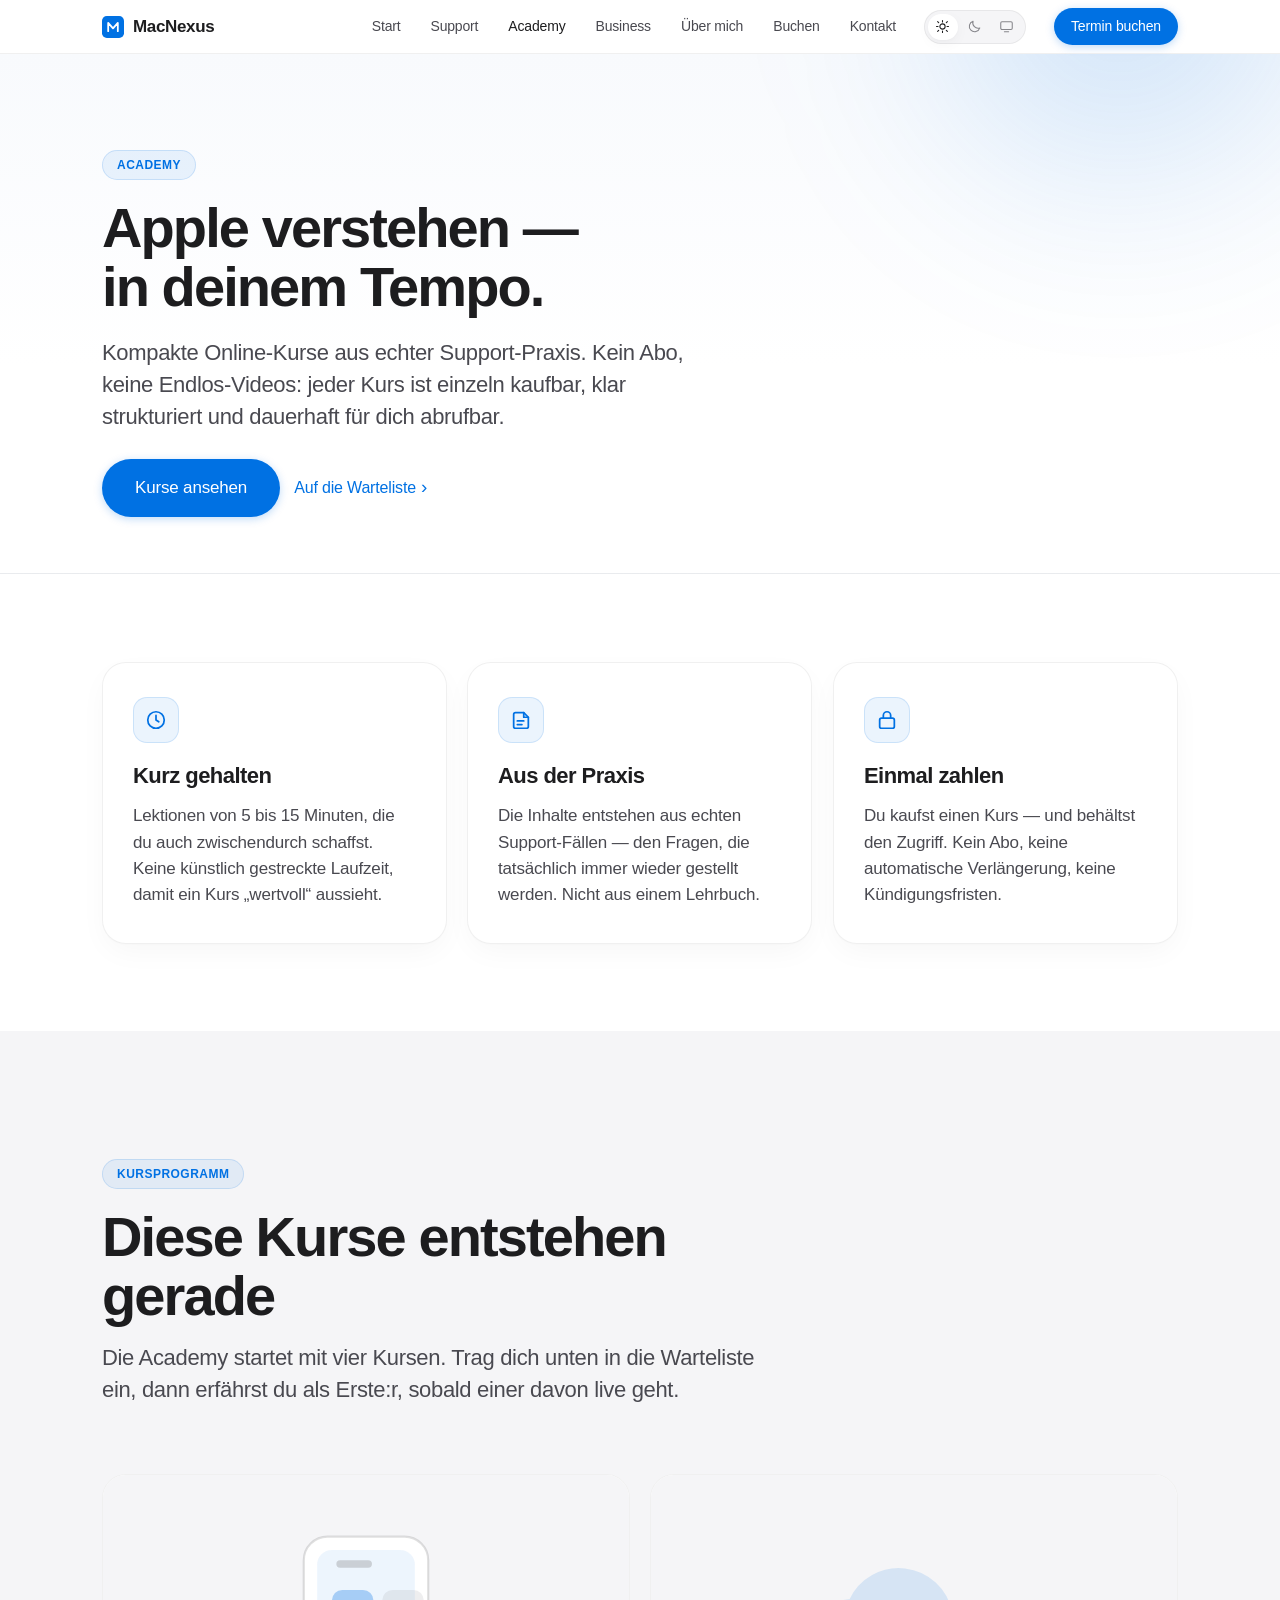
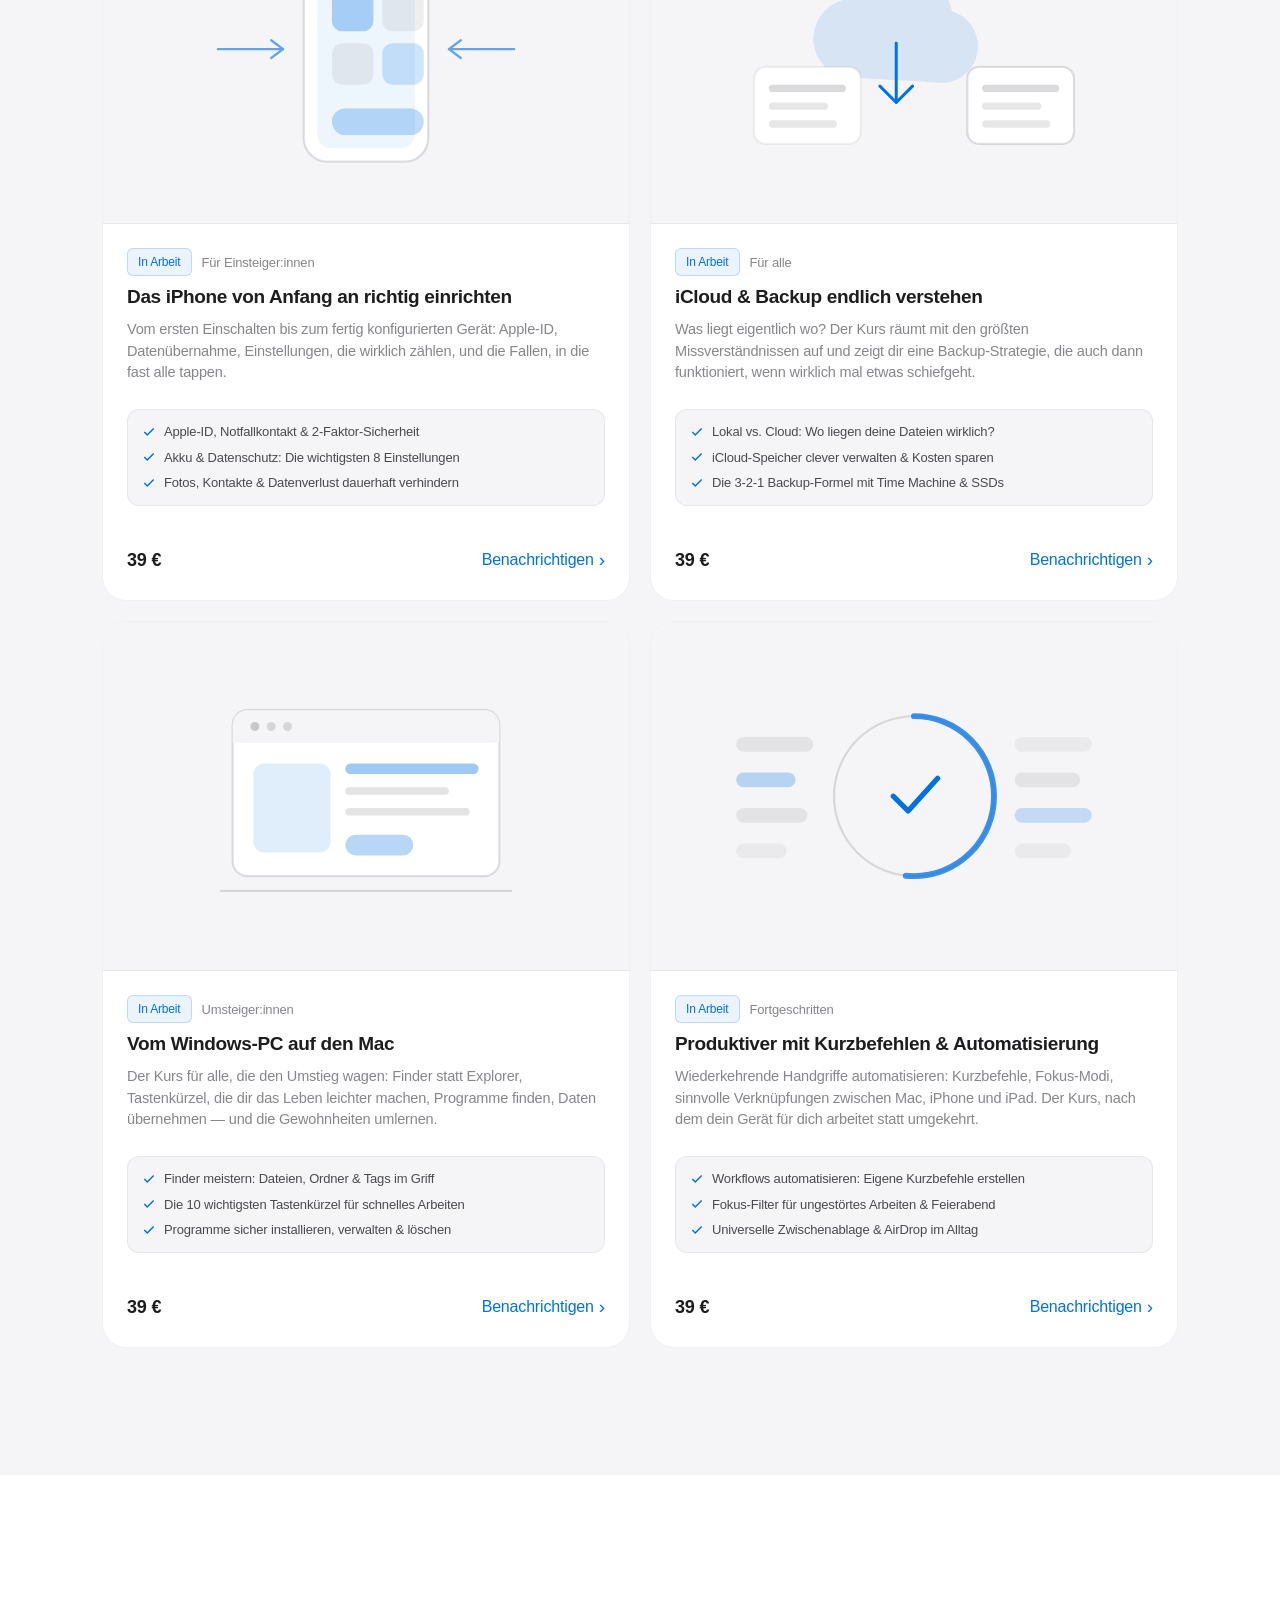
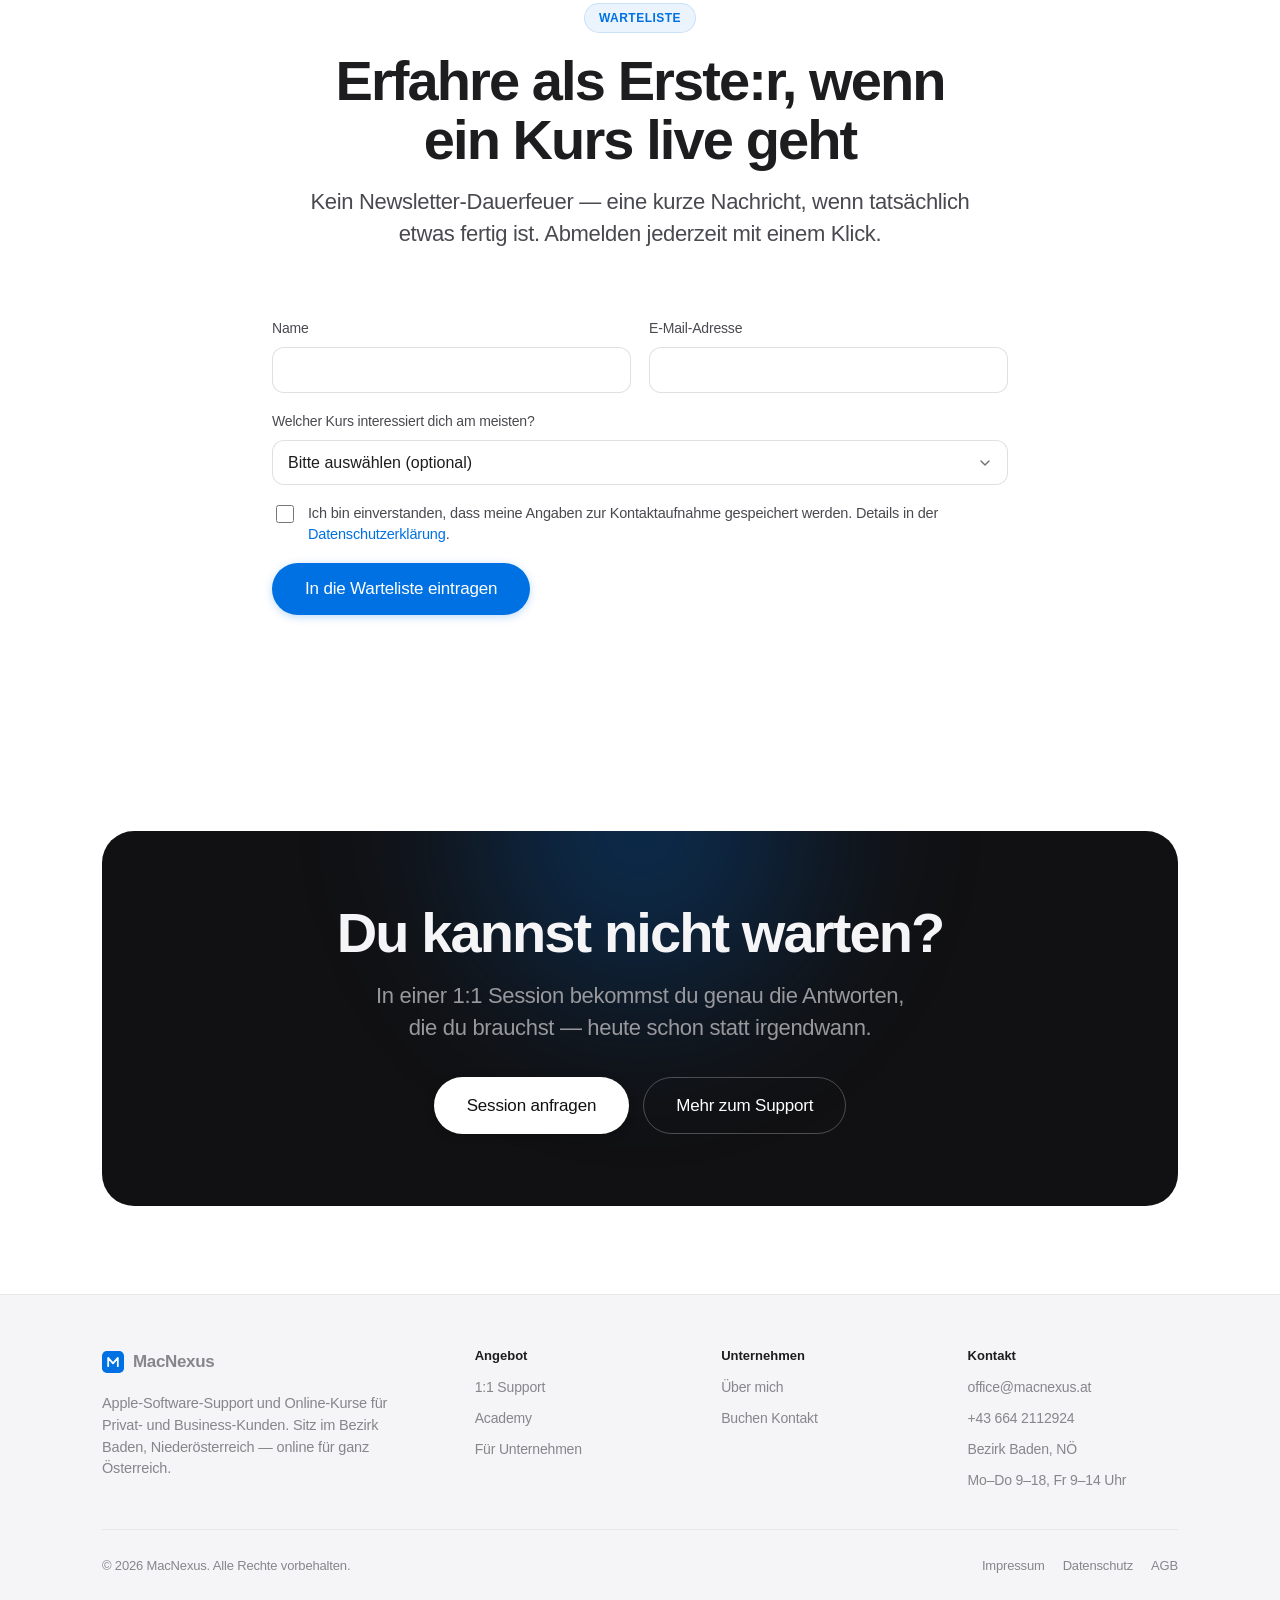
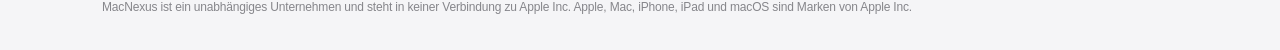
==== commit 315a4cbf: "Angebot neu strukturiert: klare Kategorien, höhere Preise Die 49,99-€-Pauschale für bis zu 60 Minute" ====
--- a/academy.html
+++ b/academy.html
@@ -11,11 +11,11 @@
 catch(e){document.documentElement.setAttribute("data-theme","light");}})();
 </script>
 <title>MacNexus Academy — Apple Online-Kurse aus der Praxis</title>
-<meta name="description" content="Online-Kurse rund um Apple: iPhone, Mac, iCloud, Datensicherung und Produktivität. Einzeln kaufbar ab 30 €, jederzeit abrufbar, kein Abo.">
+<meta name="description" content="Online-Kurse rund um Apple: iPhone, Mac, iCloud, Datensicherung und Produktivität. Einzeln kaufbar für 39 €, jederzeit abrufbar, kein Abo.">
 <meta name="theme-color" content="#ffffff" media="(prefers-color-scheme: light)">
 <meta name="theme-color" content="#000000" media="(prefers-color-scheme: dark)">
 <link rel="icon" href="data:image/svg+xml,%3Csvg xmlns='http://www.w3.org/2000/svg' viewBox='0 0 32 32'%3E%3Crect width='32' height='32' rx='7' fill='%230071e3'/%3E%3Cpath d='M9 22V10l7 8 7-8v12' stroke='white' stroke-width='2.6' fill='none' stroke-linecap='round' stroke-linejoin='round'/%3E%3C/svg%3E">
-<link rel="stylesheet" href="assets/css/style.css?v=5">
+<link rel="stylesheet" href="assets/css/style.css?v=7">
 </head>
 <body>
 
@@ -180,7 +180,7 @@
             </div>
           </div>
           <div class="course__foot">
-            <span class="course__price">30&nbsp;€</span>
+            <span class="course__price">39&nbsp;€</span>
             <a class="link-arrow" href="#warteliste">Benachrichtigen</a>
           </div>
         </div>
@@ -228,7 +228,7 @@
             </div>
           </div>
           <div class="course__foot">
-            <span class="course__price">30&nbsp;€</span>
+            <span class="course__price">39&nbsp;€</span>
             <a class="link-arrow" href="#warteliste">Benachrichtigen</a>
           </div>
         </div>
@@ -277,7 +277,7 @@
             </div>
           </div>
           <div class="course__foot">
-            <span class="course__price">30&nbsp;€</span>
+            <span class="course__price">39&nbsp;€</span>
             <a class="link-arrow" href="#warteliste">Benachrichtigen</a>
           </div>
         </div>
@@ -327,7 +327,7 @@
             </div>
           </div>
           <div class="course__foot">
-            <span class="course__price">30&nbsp;€</span>
+            <span class="course__price">39&nbsp;€</span>
             <a class="link-arrow" href="#warteliste">Benachrichtigen</a>
           </div>
         </div>
--- a/assets/css/style.css
+++ b/assets/css/style.css
@@ -587,195 +587,46 @@
 }
 
 /* ============================================================
-   7b. Realistisches Apple Hero Showcase (macOS + iOS UI)
+   7b. Apple Minimal Trust Pills (Clean Hero)
    ============================================================ */
-.hero__stage {
-  position: relative;
-  margin: clamp(48px, 6.5vw, 76px) auto 0;
-  max-width: 960px;
-}
-
-.mac-mockup {
-  position: relative;
-  background: var(--c-surface);
-  border: 1px solid var(--c-border-strong);
-  border-radius: 20px;
-  box-shadow: 0 25px 70px -15px rgba(0, 0, 0, 0.12), 0 0 0 1px rgba(0, 0, 0, 0.04);
-  overflow: hidden;
-  text-align: left;
-}
-:root[data-theme="dark"] .mac-mockup {
-  box-shadow: 0 30px 90px -15px rgba(0, 0, 0, 0.7), 0 0 0 1px rgba(255, 255, 255, 0.1);
-}
-
-.mac-mockup__titlebar {
-  display: flex;
-  align-items: center;
-  justify-content: space-between;
-  padding: 14px 18px;
-  background: var(--c-bg-elev);
-  border-bottom: 1px solid var(--c-border);
-}
-.mac-traffic-lights {
-  display: flex;
-  gap: 8px;
-}
-.mac-traffic-lights span {
-  width: 12px;
-  height: 12px;
-  border-radius: 50%;
-  display: inline-block;
-}
-.mac-dot--red { background: #ff5f57; border: 1px solid #e0443e; }
-.mac-dot--yellow { background: #febc2e; border: 1px solid #d89e24; }
-.mac-dot--green { background: #28c840; border: 1px solid #1aab29; }
-
-.mac-mockup__title {
-  font-size: 13px;
-  font-weight: 500;
-  color: var(--c-text-muted);
-  display: flex;
-  align-items: center;
-  gap: 6px;
-}
-.mac-mockup__status-badge {
+.hero-trust-row {
+  display: flex;
+  flex-wrap: wrap;
+  justify-content: center;
+  align-items: center;
+  gap: 12px clamp(12px, 2vw, 18px);
+  margin: clamp(40px, 5vw, 60px) auto 0;
+  max-width: 900px;
+}
+
+.hero-trust-pill {
   display: inline-flex;
   align-items: center;
-  gap: 6px;
-  background: rgba(52, 199, 89, 0.12);
-  color: #34c759;
-  border: 1px solid rgba(52, 199, 89, 0.25);
-  font-size: 12px;
-  font-weight: 600;
-  padding: 3px 10px;
-  border-radius: var(--r-pill);
-}
-.mac-mockup__status-badge::before {
-  content: "";
-  width: 6px; height: 6px;
-  border-radius: 50%;
-  background: #34c759;
-  box-shadow: 0 0 6px #34c759;
-}
-
-.mac-mockup__body {
-  padding: 24px;
-  display: grid;
-  gap: 20px;
-  background: var(--c-bg-sunken);
-}
-
-.mac-dashboard {
-  display: grid;
-  grid-template-columns: 1.3fr 1fr;
-  gap: 18px;
-}
-@media (max-width: 720px) {
-  .mac-dashboard { grid-template-columns: 1fr; }
-}
-
-.mac-panel {
+  gap: 10px;
+  padding: 12px 22px;
   background: var(--c-surface);
   border: 1px solid var(--c-border);
-  border-radius: 16px;
-  padding: 20px;
-  box-shadow: var(--shadow-sm);
-}
-.mac-panel__header {
-  display: flex;
-  align-items: center;
-  justify-content: space-between;
-  margin-bottom: 16px;
-}
-.mac-panel__title {
+  border-radius: var(--r-pill);
+  box-shadow: 0 4px 20px rgba(0, 0, 0, 0.04);
   font-size: 14px;
-  font-weight: 600;
-  color: var(--c-text);
-  display: flex;
-  align-items: center;
-  gap: 8px;
-}
-
-.mac-checklist {
-  display: grid;
-  gap: 12px;
-}
-.mac-checklist__item {
-  display: flex;
-  align-items: center;
-  justify-content: space-between;
-  font-size: 13.5px;
-  color: var(--c-text-soft);
-  padding: 9px 12px;
-  background: var(--c-bg-elev);
-  border-radius: 10px;
-  border: 1px solid var(--c-border);
-}
-.mac-checklist__status {
-  font-weight: 600;
-  font-size: 12px;
-  color: #34c759;
-}
-
-.mac-device-pill {
-  display: flex;
-  align-items: center;
-  gap: 12px;
-  padding: 12px 14px;
-  background: var(--c-bg-elev);
-  border: 1px solid var(--c-border);
-  border-radius: 12px;
-  margin-bottom: 10px;
-}
-.mac-device-pill:last-child { margin-bottom: 0; }
-.mac-device-pill__icon {
-  width: 32px; height: 32px;
-  border-radius: 8px;
-  background: var(--c-accent-soft);
-  color: var(--c-accent-text);
-  display: grid;
-  place-items: center;
-  flex: none;
-}
-.mac-device-pill__info { flex: 1; }
-.mac-device-pill__name { font-size: 13.5px; font-weight: 600; color: var(--c-text); }
-.mac-device-pill__sub { font-size: 12px; color: var(--c-text-muted); }
-
-/* Floating Glass Badges */
-.hero-floating-badge {
-  position: absolute;
-  z-index: 10;
-  background: var(--c-surface);
-  border: 1px solid var(--c-border-strong);
+  font-weight: 500;
+  color: var(--c-text);
+  transition: all 0.25s cubic-bezier(0.16, 1, 0.3, 1);
   backdrop-filter: blur(16px);
   -webkit-backdrop-filter: blur(16px);
-  padding: 10px 18px;
-  border-radius: var(--r-pill);
-  box-shadow: 0 12px 30px rgba(0, 0, 0, 0.08);
-  display: flex;
-  align-items: center;
-  gap: 8px;
-  font-size: 13px;
-  font-weight: 600;
-  color: var(--c-text);
-  animation: floatSlow 4s ease-in-out infinite alternate;
-}
-.hero-floating-badge--left {
-  top: -18px;
-  left: -15px;
-}
-.hero-floating-badge--right {
-  bottom: -15px;
-  right: -15px;
-  animation-delay: 2s;
-}
-@media (max-width: 860px) {
-  .hero-floating-badge { display: none; }
-}
-
-@keyframes floatSlow {
-  from { transform: translateY(0px); }
-  to { transform: translateY(-8px); }
+}
+.hero-trust-pill:hover {
+  transform: translateY(-2px);
+  border-color: var(--c-border-strong);
+  box-shadow: 0 8px 30px rgba(0, 0, 0, 0.08);
+}
+:root[data-theme="dark"] .hero-trust-pill {
+  background: rgba(28, 28, 30, 0.65);
+  box-shadow: 0 4px 25px rgba(0, 0, 0, 0.4);
+}
+:root[data-theme="dark"] .hero-trust-pill:hover {
+  background: rgba(44, 44, 46, 0.8);
+  border-color: rgba(255, 255, 255, 0.15);
 }
 
 /* ============================================================
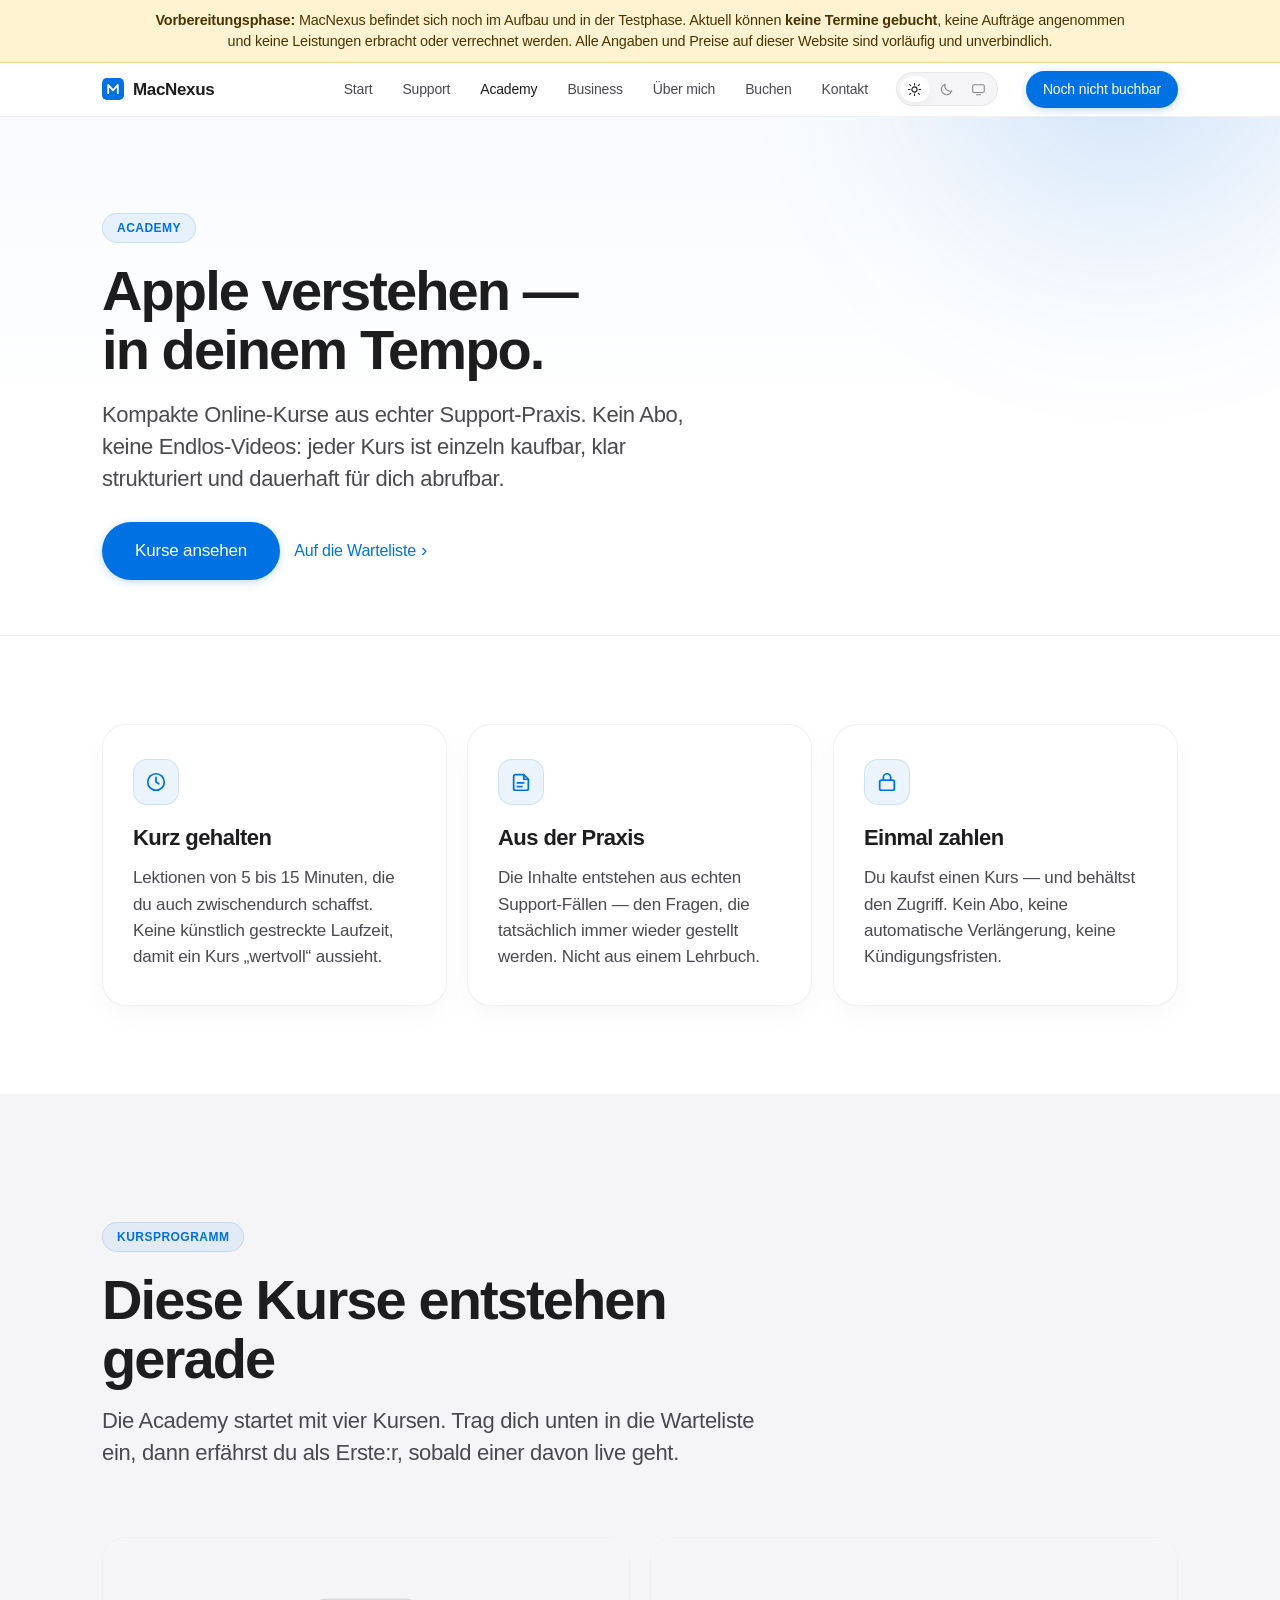
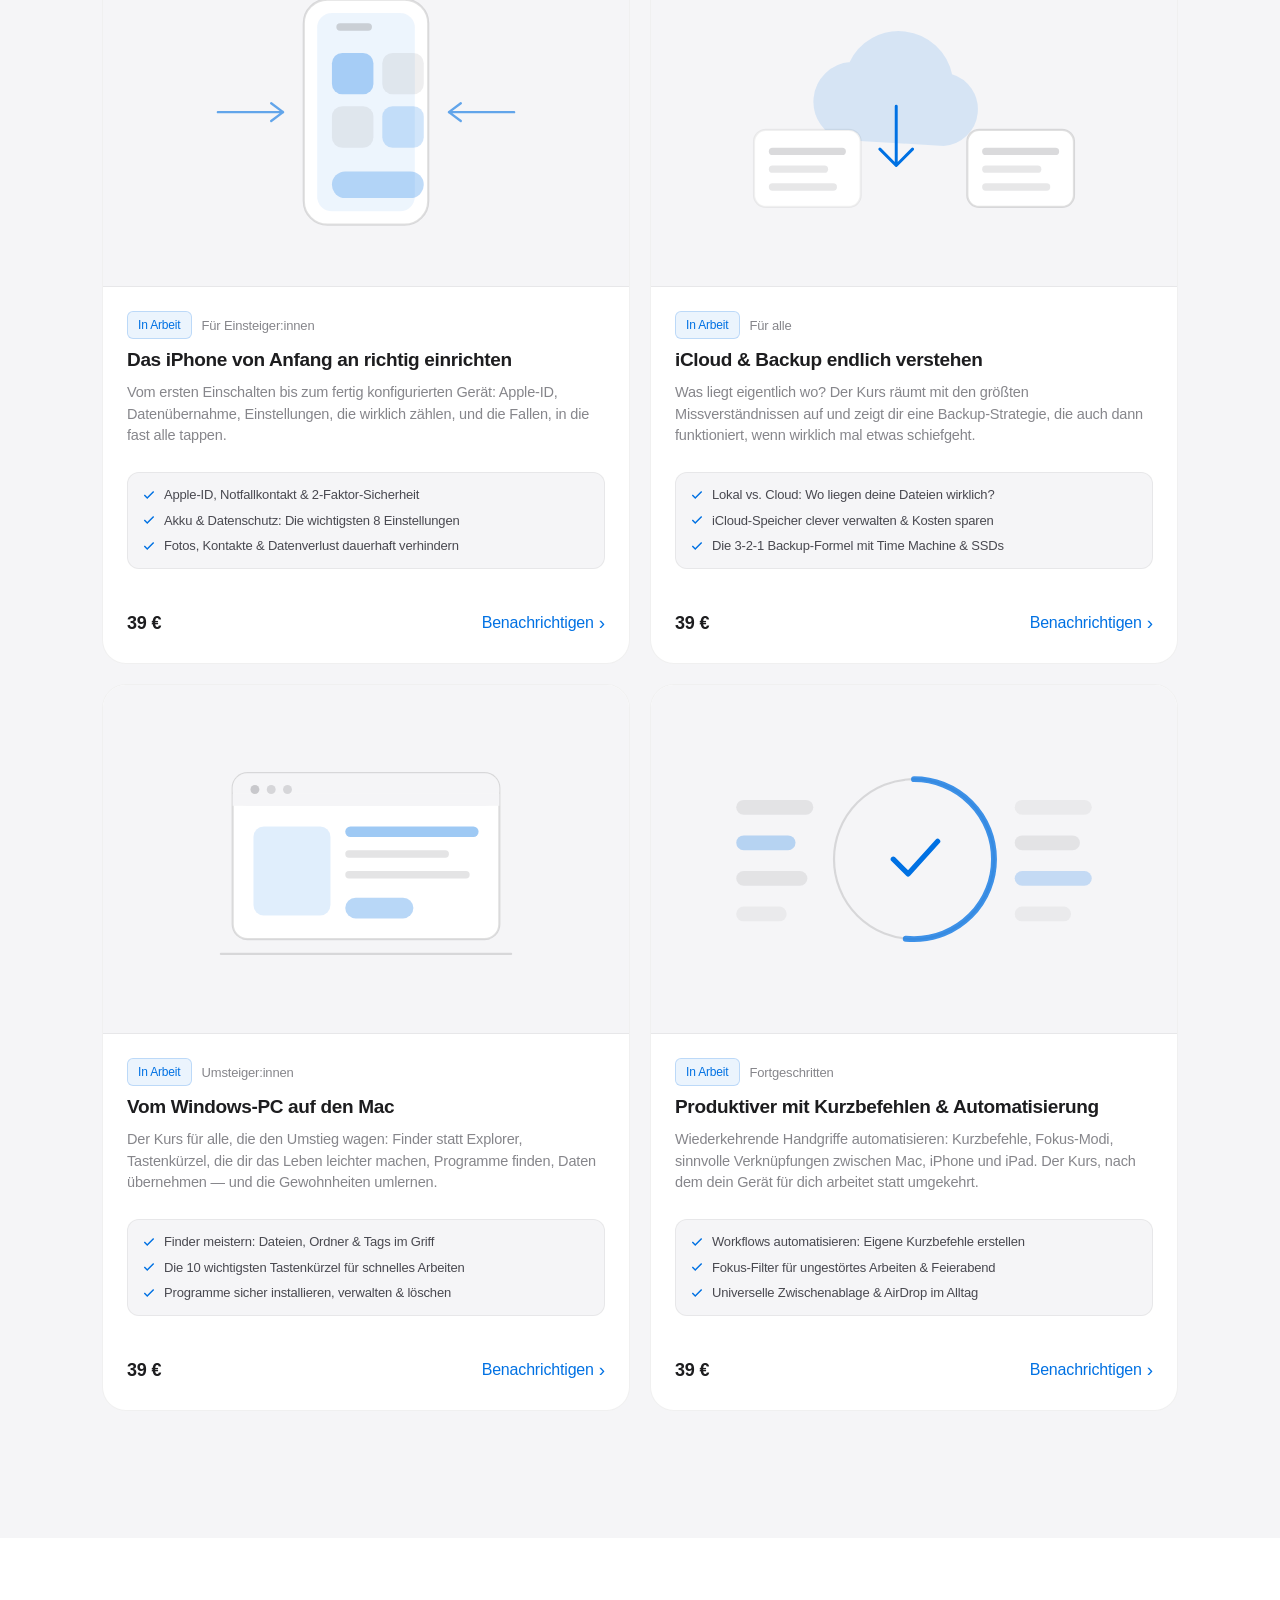
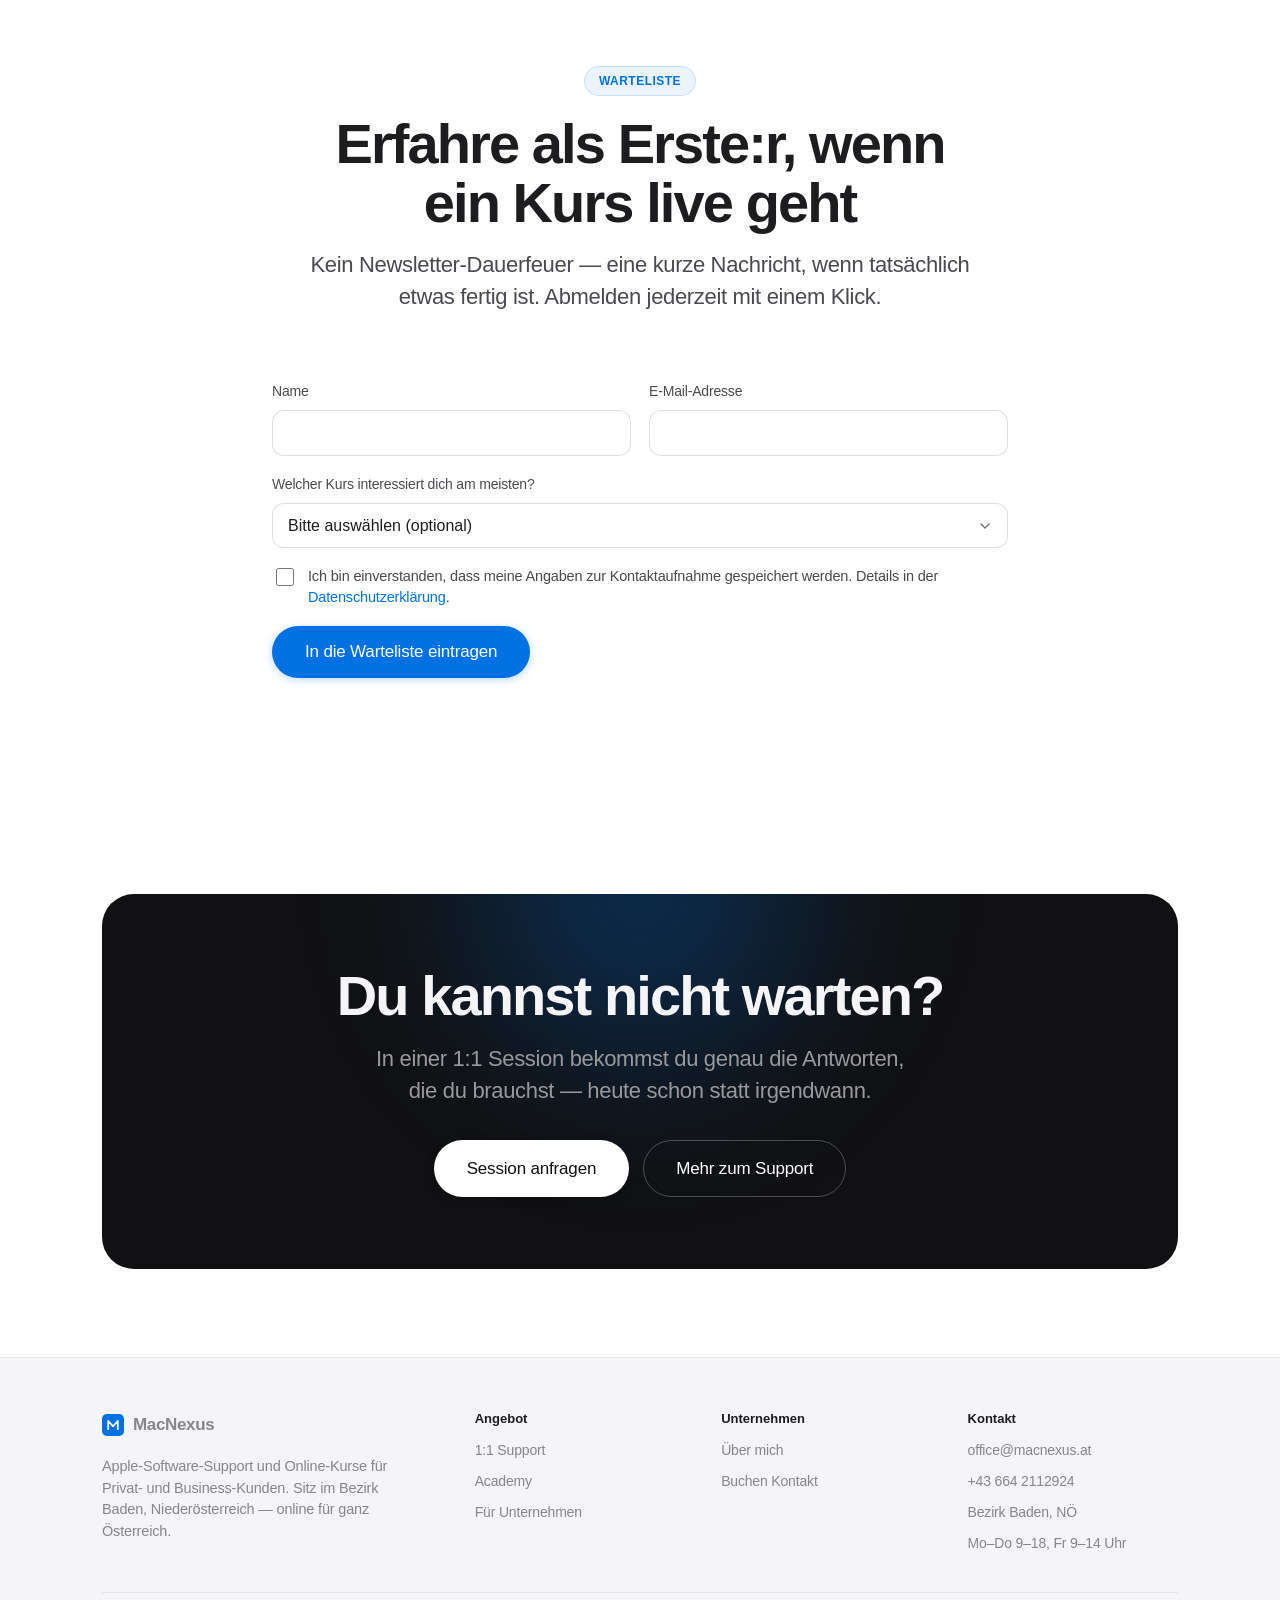
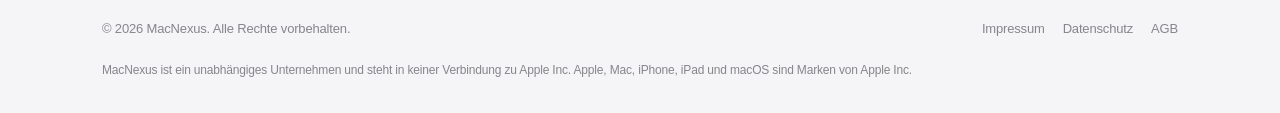
==== commit f8174750: "Vorbereitungsphase: Hinweisband auf allen Seiten, Buchung gesperrt Website zeigt klar, dass MacNexus" ====
--- a/academy.html
+++ b/academy.html
@@ -15,11 +15,18 @@
 <meta name="theme-color" content="#ffffff" media="(prefers-color-scheme: light)">
 <meta name="theme-color" content="#000000" media="(prefers-color-scheme: dark)">
 <link rel="icon" href="data:image/svg+xml,%3Csvg xmlns='http://www.w3.org/2000/svg' viewBox='0 0 32 32'%3E%3Crect width='32' height='32' rx='7' fill='%230071e3'/%3E%3Cpath d='M9 22V10l7 8 7-8v12' stroke='white' stroke-width='2.6' fill='none' stroke-linecap='round' stroke-linejoin='round'/%3E%3C/svg%3E">
-<link rel="stylesheet" href="assets/css/style.css?v=7">
+<link rel="stylesheet" href="assets/css/style.css?v=8">
 </head>
 <body>
 
 <a class="skip-link" href="#main">Zum Inhalt springen</a>
+
+<div class="vorb-banner" role="note">
+  <p><strong>Vorbereitungsphase:</strong> MacNexus befindet sich noch im Aufbau und in der Testphase.
+  Aktuell können <strong>keine Termine gebucht</strong>, keine Aufträge angenommen und keine Leistungen erbracht
+  oder verrechnet werden. Alle Angaben und Preise auf dieser Website sind vorläufig und unverbindlich.</p>
+</div>
+
 
 <header class="nav">
   <div class="nav__inner">
@@ -55,7 +62,7 @@
           <svg viewBox="0 0 24 24" aria-hidden="true"><rect x="2.8" y="4.4" width="18.4" height="12.4" rx="2"/><path d="M8.6 20.4h6.8"/></svg>
         </button>
       </div>
-      <a class="btn btn--primary nav__cta" href="buchen.html" data-booking="support" data-booking-label="Termin buchen">Termin buchen</a>
+      <a class="btn btn--primary nav__cta" href="buchen.html" data-booking="support">Noch nicht buchbar</a>
     </div>
   </div>
 </header>
--- a/assets/css/style.css
+++ b/assets/css/style.css
@@ -1901,3 +1901,22 @@
 /* Typografische Ruhe und perfekte Abstände */
 .section-head .lead { margin-top: 16px; }
 .page-head { border-bottom-color: var(--c-border); }
+
+
+/* ---------- Vorbereitungsphase: Hinweisband und gesperrte Buchung ---------- */
+.vorb-banner {
+  background: #fff3d1;
+  color: #4d3300;
+  border-bottom: 1px solid #ecd48a;
+  padding: 10px 16px;
+  font-size: .9rem;
+  line-height: 1.45;
+  text-align: center;
+}
+.vorb-banner p { margin: 0 auto; max-width: 980px; }
+[data-theme="dark"] .vorb-banner { background: #3a2e14; color: #f3dfaa; border-bottom-color: #5a4720; }
+@media (prefers-color-scheme: dark) {
+  [data-theme="system"] .vorb-banner { background: #3a2e14; color: #f3dfaa; border-bottom-color: #5a4720; }
+}
+.artcard--aus { cursor: default; opacity: .65; pointer-events: none; }
+.artcard--aus .artcard__cta { color: var(--c-text-muted); }
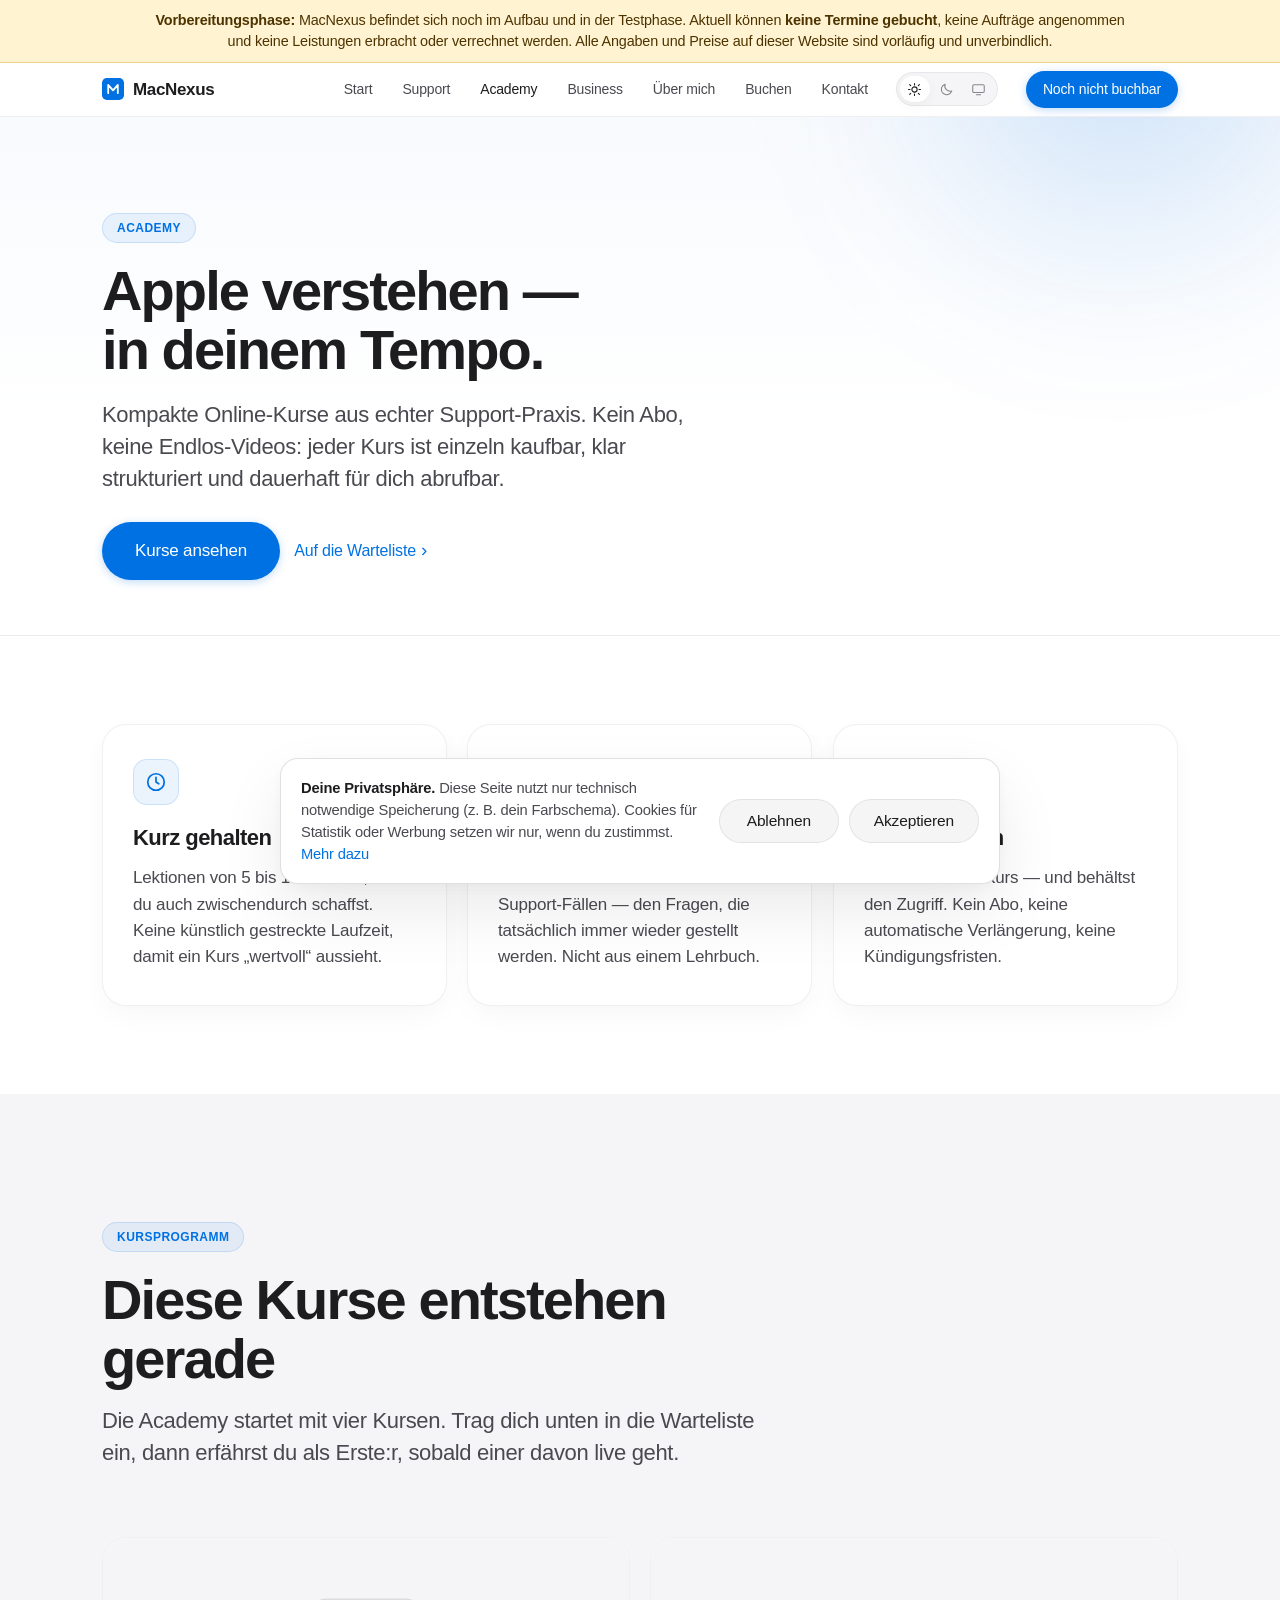
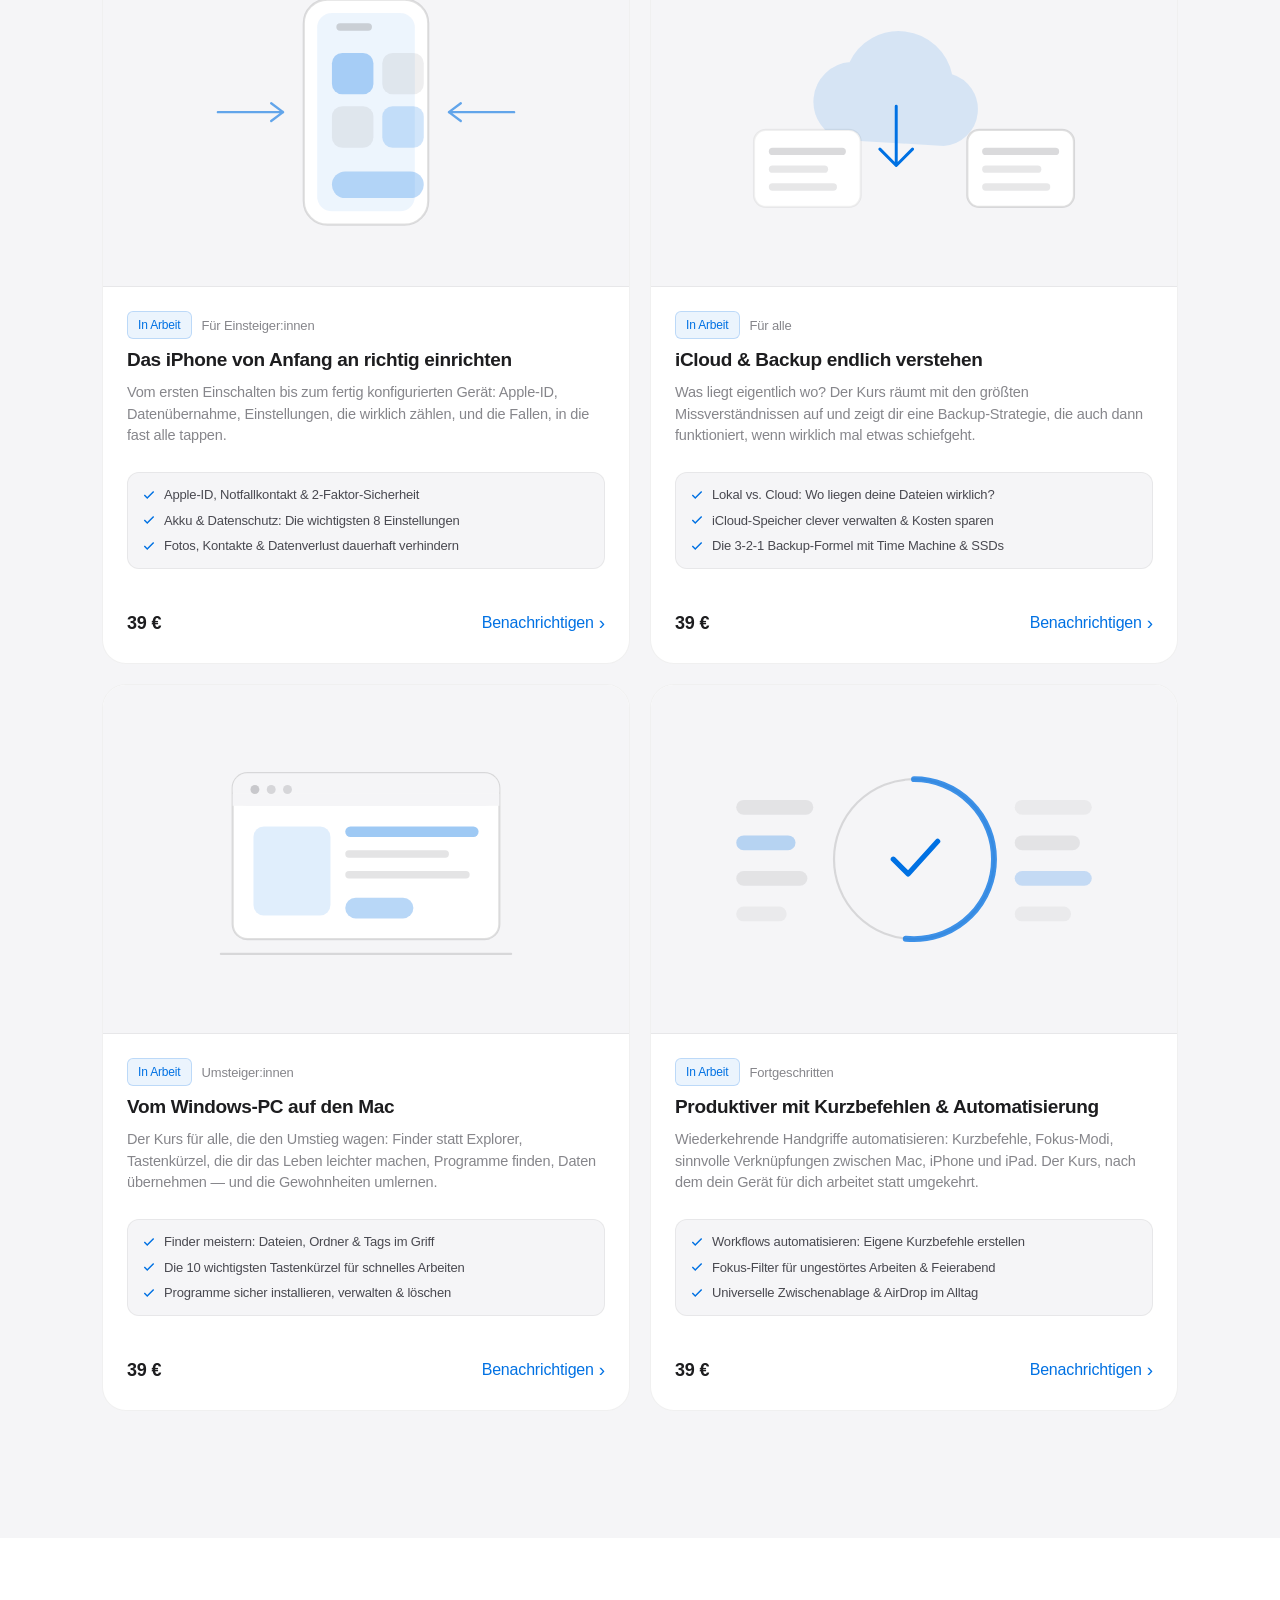
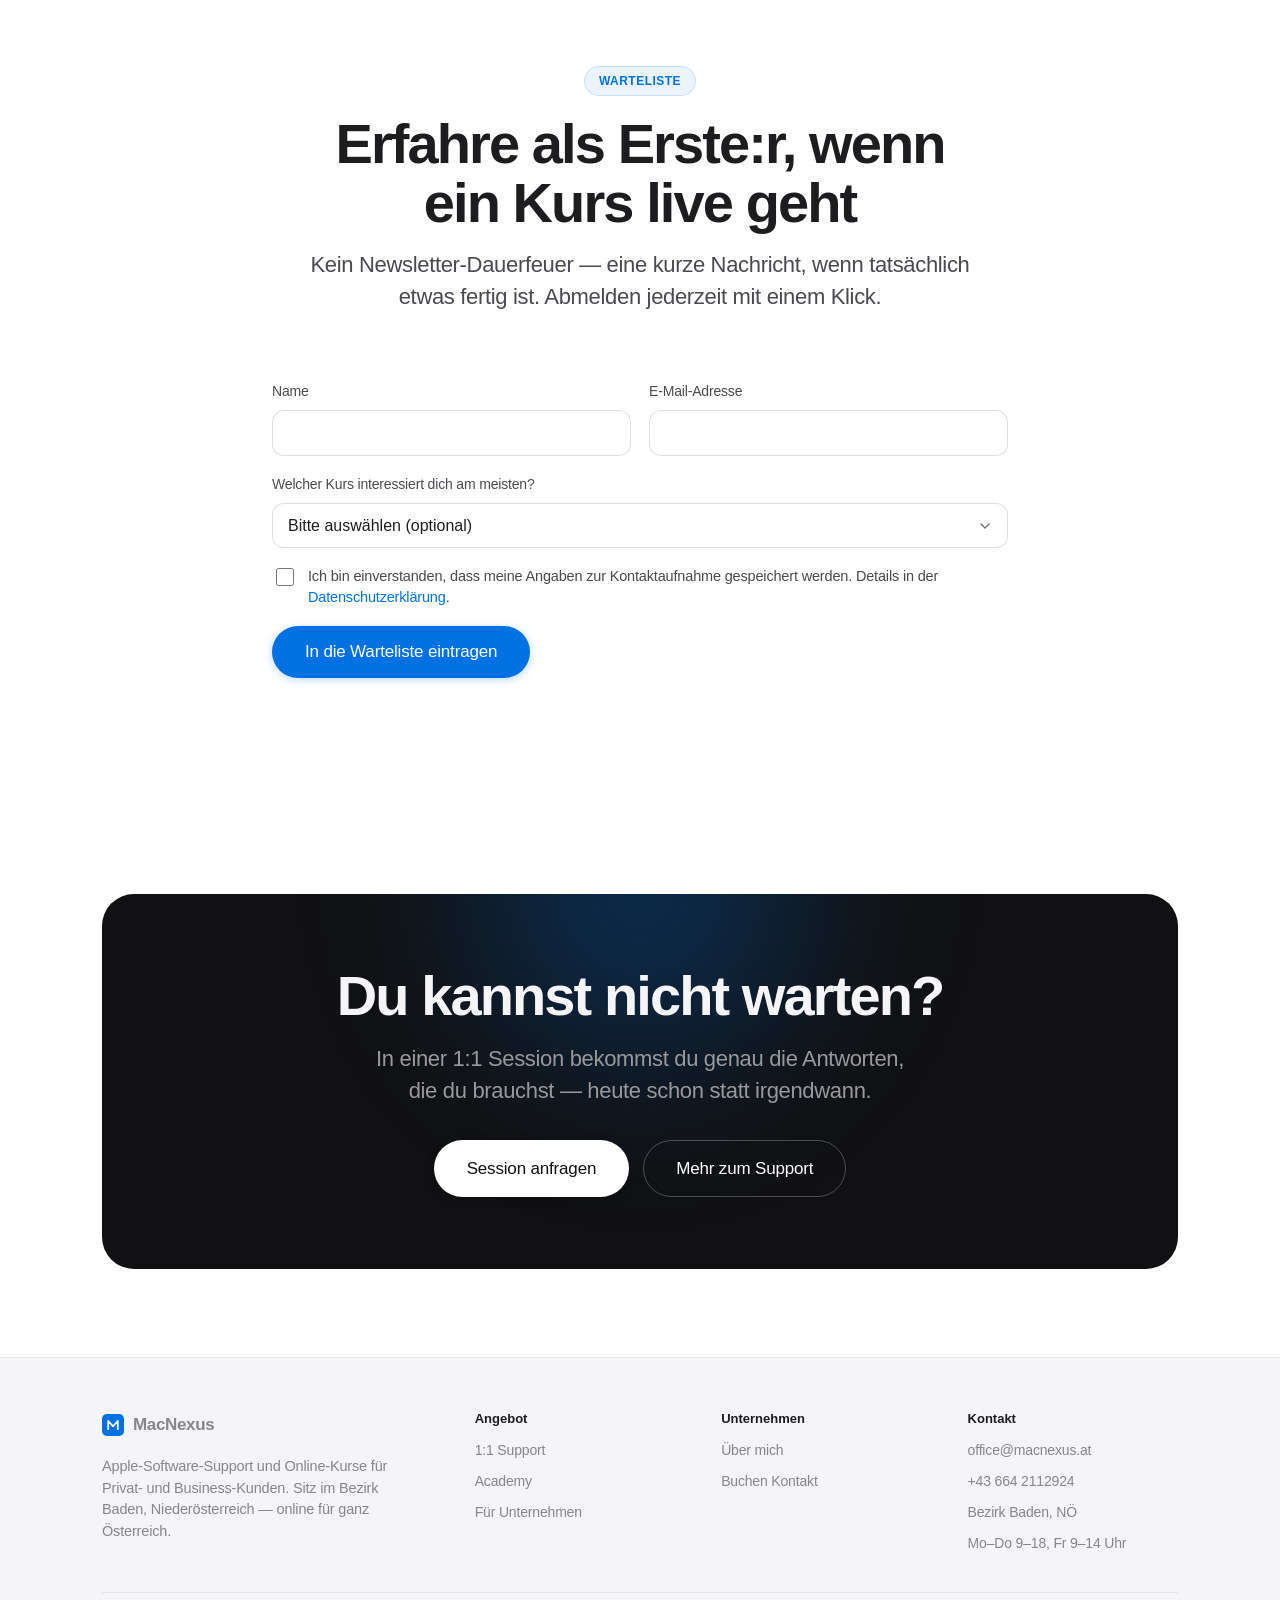
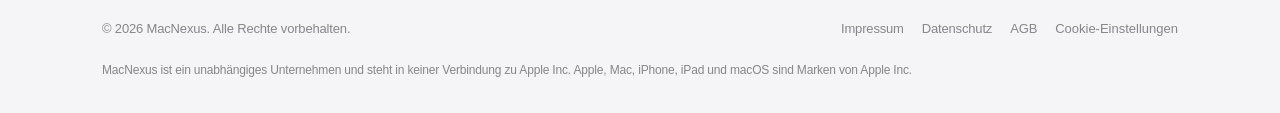
==== commit 82d6b714: "Cookie-Banner (DSGVO/TKG): Ablehnen gleichwertig, Cookie-Einstellungen im Footer - consent.js: Einwi" ====
--- a/academy.html
+++ b/academy.html
@@ -15,7 +15,7 @@
 <meta name="theme-color" content="#ffffff" media="(prefers-color-scheme: light)">
 <meta name="theme-color" content="#000000" media="(prefers-color-scheme: dark)">
 <link rel="icon" href="data:image/svg+xml,%3Csvg xmlns='http://www.w3.org/2000/svg' viewBox='0 0 32 32'%3E%3Crect width='32' height='32' rx='7' fill='%230071e3'/%3E%3Cpath d='M9 22V10l7 8 7-8v12' stroke='white' stroke-width='2.6' fill='none' stroke-linecap='round' stroke-linejoin='round'/%3E%3C/svg%3E">
-<link rel="stylesheet" href="assets/css/style.css?v=8">
+<link rel="stylesheet" href="assets/css/style.css?v=9">
 </head>
 <body>
 
@@ -468,6 +468,7 @@
         <a href="impressum.html">Impressum</a>
         <a href="datenschutz.html">Datenschutz</a>
         <a href="agb.html">AGB</a>
+        <button type="button" class="link-btn" data-cookie-settings>Cookie-Einstellungen</button>
       </div>
     </div>
     <p class="body-sm" style="margin-top:22px;font-size:12px;line-height:1.5;color:var(--c-text-muted)">
@@ -480,5 +481,6 @@
 <script src="assets/js/theme.js"></script>
 <script src="assets/js/config.js"></script>
 <script src="assets/js/main.js"></script>
+<script src="assets/js/consent.js"></script>
 </body>
 </html>
--- a/assets/css/style.css
+++ b/assets/css/style.css
@@ -1920,3 +1920,37 @@
 }
 .artcard--aus { cursor: default; opacity: .65; pointer-events: none; }
 .artcard--aus .artcard__cta { color: var(--c-text-muted); }
+
+
+/* ---------- Cookie-Banner ---------- */
+.cookie-banner {
+  position: fixed;
+  left: 16px;
+  right: 16px;
+  bottom: 16px;
+  z-index: 1000;
+  max-width: 720px;
+  margin: 0 auto;
+  display: flex;
+  flex-wrap: wrap;
+  align-items: center;
+  gap: 14px 20px;
+  padding: 18px 20px;
+  background: var(--c-surface);
+  color: var(--c-text);
+  border: 1px solid var(--c-border-strong);
+  border-radius: var(--r-md);
+  box-shadow: var(--shadow-lg);
+}
+.cookie-banner__text { flex: 1 1 320px; margin: 0; font-size: .92rem; line-height: 1.5; color: var(--c-text-soft); }
+.cookie-banner__text strong { color: var(--c-text); }
+.cookie-banner__actions { display: flex; gap: 10px; flex: 0 0 auto; }
+.cookie-banner__actions .btn { min-width: 120px; justify-content: center; }
+@media (max-width: 520px) {
+  .cookie-banner__actions { width: 100%; }
+  .cookie-banner__actions .btn { flex: 1 1 0; min-width: 0; }
+}
+.footer__legal button.link-btn {
+  background: none; border: 0; padding: 0; font: inherit; color: inherit; cursor: pointer;
+}
+.footer__legal button.link-btn:hover { text-decoration: underline; }
